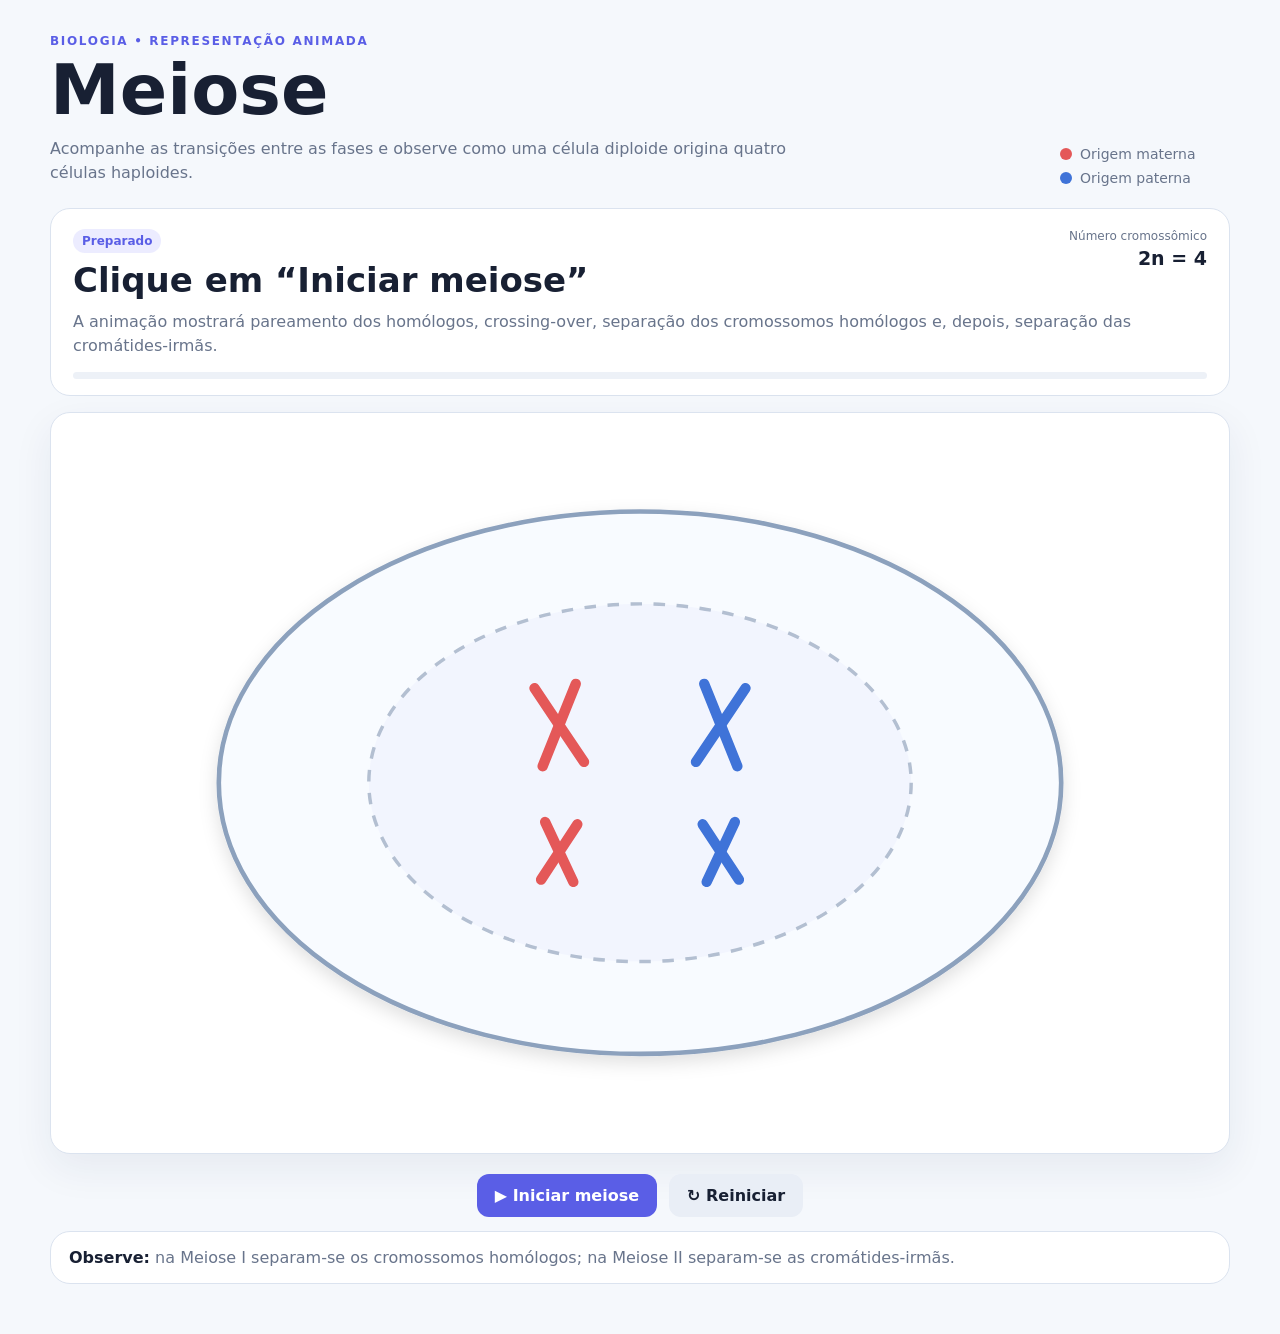
==== index.html @ 2ac48ac3 "Add files via upload" ====
<!DOCTYPE html>
<html lang="pt-BR">
<head>
  <meta charset="UTF-8" />
  <meta name="viewport" content="width=device-width, initial-scale=1.0" />
  <title>Meiose — Animação Interativa</title>
  <link rel="stylesheet" href="style.css" />
</head>
<body>
  <main class="app">
    <header class="topbar">
      <div>
        <p class="eyebrow">BIOLOGIA • REPRESENTAÇÃO ANIMADA</p>
        <h1>Meiose</h1>
        <p class="subtitle">Acompanhe as transições entre as fases e observe como uma célula diploide origina quatro células haploides.</p>
      </div>

      <div class="legend" aria-label="Legenda dos cromossomos">
        <span><i class="dot maternal"></i> Origem materna</span>
        <span><i class="dot paternal"></i> Origem paterna</span>
      </div>
    </header>

    <section class="stage-card">
      <div class="stage-heading">
        <div>
          <span id="stageCounter" class="stage-counter">Preparado</span>
          <h2 id="stageName">Clique em “Iniciar meiose”</h2>
        </div>
        <div class="ploidy">
          <span>Número cromossômico</span>
          <strong id="ploidyText">2n = 4</strong>
        </div>
      </div>

      <p id="stageDescription" class="stage-description">
        A animação mostrará pareamento dos homólogos, crossing-over, separação dos cromossomos homólogos e, depois, separação das cromátides-irmãs.
      </p>

      <div class="progress" aria-label="Progresso da animação">
        <div id="progressFill" class="progress-fill"></div>
      </div>
    </section>

    <section class="animation-card">
      <svg id="meiosisSvg" viewBox="0 0 1000 620" role="img" aria-label="Animação esquemática do processo de meiose">
        <defs>
          <filter id="softShadow" x="-20%" y="-20%" width="140%" height="140%">
            <feDropShadow dx="0" dy="6" stdDeviation="8" flood-opacity="0.12"/>
          </filter>
        </defs>

        <!-- Célula inicial -->
        <ellipse id="primaryCell" class="cell" cx="500" cy="310" rx="365" ry="235"/>
        <ellipse id="nucleus" class="nucleus" cx="500" cy="310" rx="235" ry="155"/>

        <!-- Linha equatorial da Meiose I -->
        <line id="equatorI" class="equator" x1="500" y1="120" x2="500" y2="500"/>

        <!-- Fuso da Meiose I -->
        <g id="spindleI" class="spindle">
          <circle cx="150" cy="310" r="8" class="pole"/>
          <circle cx="850" cy="310" r="8" class="pole"/>
          <line x1="150" y1="310" x2="470" y2="240"/>
          <line x1="150" y1="310" x2="470" y2="380"/>
          <line x1="850" y1="310" x2="530" y2="240"/>
          <line x1="850" y1="310" x2="530" y2="380"/>
        </g>

        <!-- Células após Meiose I -->
        <ellipse id="cellILeft" class="cell daughter" cx="280" cy="310" rx="200" ry="225"/>
        <ellipse id="cellIRight" class="cell daughter" cx="720" cy="310" rx="200" ry="225"/>

        <!-- Fuso da Meiose II -->
        <g id="spindleII" class="spindle">
          <circle cx="280" cy="115" r="7" class="pole"/>
          <circle cx="280" cy="505" r="7" class="pole"/>
          <circle cx="720" cy="115" r="7" class="pole"/>
          <circle cx="720" cy="505" r="7" class="pole"/>
          <line x1="280" y1="115" x2="250" y2="310"/>
          <line x1="280" y1="115" x2="310" y2="310"/>
          <line x1="280" y1="505" x2="250" y2="310"/>
          <line x1="280" y1="505" x2="310" y2="310"/>
          <line x1="720" y1="115" x2="690" y2="310"/>
          <line x1="720" y1="115" x2="750" y2="310"/>
          <line x1="720" y1="505" x2="690" y2="310"/>
          <line x1="720" y1="505" x2="750" y2="310"/>
        </g>

        <!-- Quatro células finais -->
        <ellipse id="final1" class="cell final-cell" cx="280" cy="155" rx="155" ry="112"/>
        <ellipse id="final2" class="cell final-cell" cx="280" cy="465" rx="155" ry="112"/>
        <ellipse id="final3" class="cell final-cell" cx="720" cy="155" rx="155" ry="112"/>
        <ellipse id="final4" class="cell final-cell" cx="720" cy="465" rx="155" ry="112"/>

        <!-- Cromossomos duplicados -->
        <g id="redLong" class="chromosome red" data-x="430" data-y="260">
          <line x1="-18" y1="-34" x2="0" y2="0"/>
          <line id="redLongSwap" x1="18" y1="-34" x2="0" y2="0"/>
          <line x1="0" y1="0" x2="18" y2="34"/>
          <line x1="0" y1="0" x2="-18" y2="34"/>
        </g>

        <g id="blueLong" class="chromosome blue" data-x="570" data-y="260">
          <line x1="-18" y1="-34" x2="0" y2="0"/>
          <line id="blueLongSwap" x1="18" y1="-34" x2="0" y2="0"/>
          <line x1="0" y1="0" x2="18" y2="34"/>
          <line x1="0" y1="0" x2="-18" y2="34"/>
        </g>

        <g id="redShort" class="chromosome red short" data-x="430" data-y="370">
          <line x1="-14" y1="-25" x2="0" y2="0"/>
          <line x1="14" y1="-25" x2="0" y2="0"/>
          <line x1="0" y1="0" x2="14" y2="25"/>
          <line x1="0" y1="0" x2="-14" y2="25"/>
        </g>

        <g id="blueShort" class="chromosome blue short" data-x="570" data-y="370">
          <line x1="-14" y1="-25" x2="0" y2="0"/>
          <line x1="14" y1="-25" x2="0" y2="0"/>
          <line x1="0" y1="0" x2="14" y2="25"/>
          <line x1="0" y1="0" x2="-14" y2="25"/>
        </g>

        <!-- Destaque do crossing-over -->
        <circle id="crossingHighlight" cx="500" cy="245" r="55" class="crossing-highlight"/>
        <text id="crossingText" x="500" y="170" text-anchor="middle" class="svg-label">crossing-over</text>

        <!-- Cromátides após separação na Anáfase II -->
        <g id="chromatids">
          <g id="c1" class="chromatid red"><line x1="0" y1="-28" x2="0" y2="28"/><line class="tip blue-tip" x1="0" y1="-28" x2="0" y2="-10"/></g>
          <g id="c2" class="chromatid red"><line x1="0" y1="-28" x2="0" y2="28"/></g>
          <g id="c3" class="chromatid blue"><line x1="0" y1="-28" x2="0" y2="28"/><line class="tip red-tip" x1="0" y1="-28" x2="0" y2="-10"/></g>
          <g id="c4" class="chromatid blue"><line x1="0" y1="-28" x2="0" y2="28"/></g>
          <g id="c5" class="chromatid blue short"><line x1="0" y1="-22" x2="0" y2="22"/></g>
          <g id="c6" class="chromatid blue short"><line x1="0" y1="-22" x2="0" y2="22"/></g>
          <g id="c7" class="chromatid red short"><line x1="0" y1="-22" x2="0" y2="22"/></g>
          <g id="c8" class="chromatid red short"><line x1="0" y1="-22" x2="0" y2="22"/></g>
        </g>

        <text id="finalLabel" x="500" y="604" text-anchor="middle" class="final-label">
          4 células haploides geneticamente diferentes
        </text>
      </svg>
    </section>

    <section class="controls">
      <button id="playBtn" class="primary-button">▶ Iniciar meiose</button>
      <button id="restartBtn" class="secondary-button">↻ Reiniciar</button>
    </section>

    <section class="science-note">
      <strong>Observe:</strong>
      <span id="scienceNote">na Meiose I separam-se os cromossomos homólogos; na Meiose II separam-se as cromátides-irmãs.</span>
    </section>
  </main>

  <script src="script.js"></script>
</body>
</html>
---- style.css ----
* {
  box-sizing: border-box;
}

:root {
  --bg: #f5f8fc;
  --card: #ffffff;
  --text: #182033;
  --muted: #68748b;
  --border: #dbe3ef;
  --accent: #5a5ee6;
  --accent-soft: #ececff;
  --maternal: #e45858;
  --paternal: #3f73d8;
  --cell-fill: #f8fbff;
  --cell-stroke: #8ca1bd;
}

body {
  margin: 0;
  font-family: Inter, ui-sans-serif, system-ui, -apple-system, BlinkMacSystemFont, "Segoe UI", sans-serif;
  background: var(--bg);
  color: var(--text);
}

.app {
  width: min(1180px, calc(100% - 32px));
  margin: 34px auto 50px;
}

.topbar {
  display: flex;
  justify-content: space-between;
  gap: 28px;
  align-items: flex-end;
  margin-bottom: 22px;
}

.eyebrow {
  margin: 0 0 8px;
  font-size: 12px;
  font-weight: 800;
  letter-spacing: .14em;
  color: var(--accent);
}

h1 {
  margin: 0;
  font-size: clamp(38px, 6vw, 70px);
  line-height: .98;
}

.subtitle {
  max-width: 760px;
  margin: 12px 0 0;
  color: var(--muted);
  line-height: 1.55;
}

.legend {
  display: grid;
  gap: 8px;
  font-size: 14px;
  color: var(--muted);
  min-width: 170px;
}

.legend span {
  display: flex;
  align-items: center;
  gap: 8px;
}

.dot {
  width: 12px;
  height: 12px;
  border-radius: 999px;
  display: inline-block;
}

.dot.maternal { background: var(--maternal); }
.dot.paternal { background: var(--paternal); }

.stage-card,
.animation-card,
.science-note {
  background: var(--card);
  border: 1px solid var(--border);
  border-radius: 20px;
}

.stage-card {
  padding: 20px 22px 16px;
  margin-bottom: 16px;
}

.stage-heading {
  display: flex;
  justify-content: space-between;
  gap: 16px;
  align-items: flex-start;
}

.stage-counter {
  display: inline-block;
  padding: 5px 9px;
  border-radius: 999px;
  background: var(--accent-soft);
  color: var(--accent);
  font-size: 12px;
  font-weight: 800;
  margin-bottom: 7px;
}

h2 {
  margin: 0;
  font-size: clamp(22px, 3vw, 34px);
}

.stage-description {
  color: var(--muted);
  margin: 10px 0 14px;
  line-height: 1.5;
}

.ploidy {
  text-align: right;
  color: var(--muted);
  font-size: 12px;
}

.ploidy strong {
  display: block;
  margin-top: 4px;
  color: var(--text);
  font-size: 19px;
}

.progress {
  height: 7px;
  background: #edf1f7;
  border-radius: 999px;
  overflow: hidden;
}

.progress-fill {
  width: 0%;
  height: 100%;
  background: var(--accent);
  transition: width .45s ease;
}

.animation-card {
  padding: 12px;
  overflow: hidden;
  box-shadow: 0 14px 40px rgba(32, 48, 80, .07);
}

#meiosisSvg {
  display: block;
  width: 100%;
  height: auto;
  min-height: 480px;
}

.cell {
  fill: var(--cell-fill);
  stroke: var(--cell-stroke);
  stroke-width: 4;
  filter: url(#softShadow);
}

.nucleus {
  fill: rgba(90, 94, 230, .035);
  stroke: #b3bfd1;
  stroke-width: 3;
  stroke-dasharray: 10 10;
}

.daughter,
.final-cell {
  opacity: 0;
}

.chromosome,
.chromatid {
  transform-box: view-box;
  transform-origin: 0 0;
}

.chromosome line,
.chromatid line {
  fill: none;
  stroke-width: 9;
  stroke-linecap: round;
}

.chromosome.red line,
.chromatid.red line {
  stroke: var(--maternal);
}

.chromosome.blue line,
.chromatid.blue line {
  stroke: var(--paternal);
}

.chromosome {
  opacity: 1;
}

.chromatid {
  opacity: 0;
}

.blue-tip {
  stroke: var(--paternal) !important;
}

.red-tip {
  stroke: var(--maternal) !important;
}

.equator {
  stroke: #aab6c7;
  stroke-width: 2;
  stroke-dasharray: 8 10;
  opacity: 0;
}

.spindle {
  stroke: #a1aec0;
  stroke-width: 2.5;
  opacity: 0;
}

.pole {
  fill: #7d8ba0;
  stroke: none;
}

.crossing-highlight {
  fill: rgba(90, 94, 230, .07);
  stroke: var(--accent);
  stroke-width: 3;
  opacity: 0;
}

.svg-label,
.final-label {
  font-weight: 800;
  fill: var(--accent);
  opacity: 0;
}

.final-label {
  fill: var(--text);
  font-size: 19px;
}

.controls {
  display: flex;
  justify-content: center;
  gap: 12px;
  padding: 20px 0 14px;
}

button {
  border: 0;
  border-radius: 12px;
  padding: 12px 18px;
  font: inherit;
  font-weight: 800;
  cursor: pointer;
}

.primary-button {
  background: var(--accent);
  color: white;
}

.secondary-button {
  color: var(--text);
  background: #e9eef6;
}

button:disabled {
  opacity: .55;
  cursor: not-allowed;
}

.science-note {
  padding: 14px 18px;
  color: var(--muted);
  line-height: 1.45;
}

.science-note strong {
  color: var(--text);
}

@media (max-width: 760px) {
  .topbar,
  .stage-heading {
    display: block;
  }

  .legend {
    margin-top: 18px;
  }

  .ploidy {
    text-align: left;
    margin-top: 14px;
  }

  #meiosisSvg {
    min-height: 340px;
  }
}
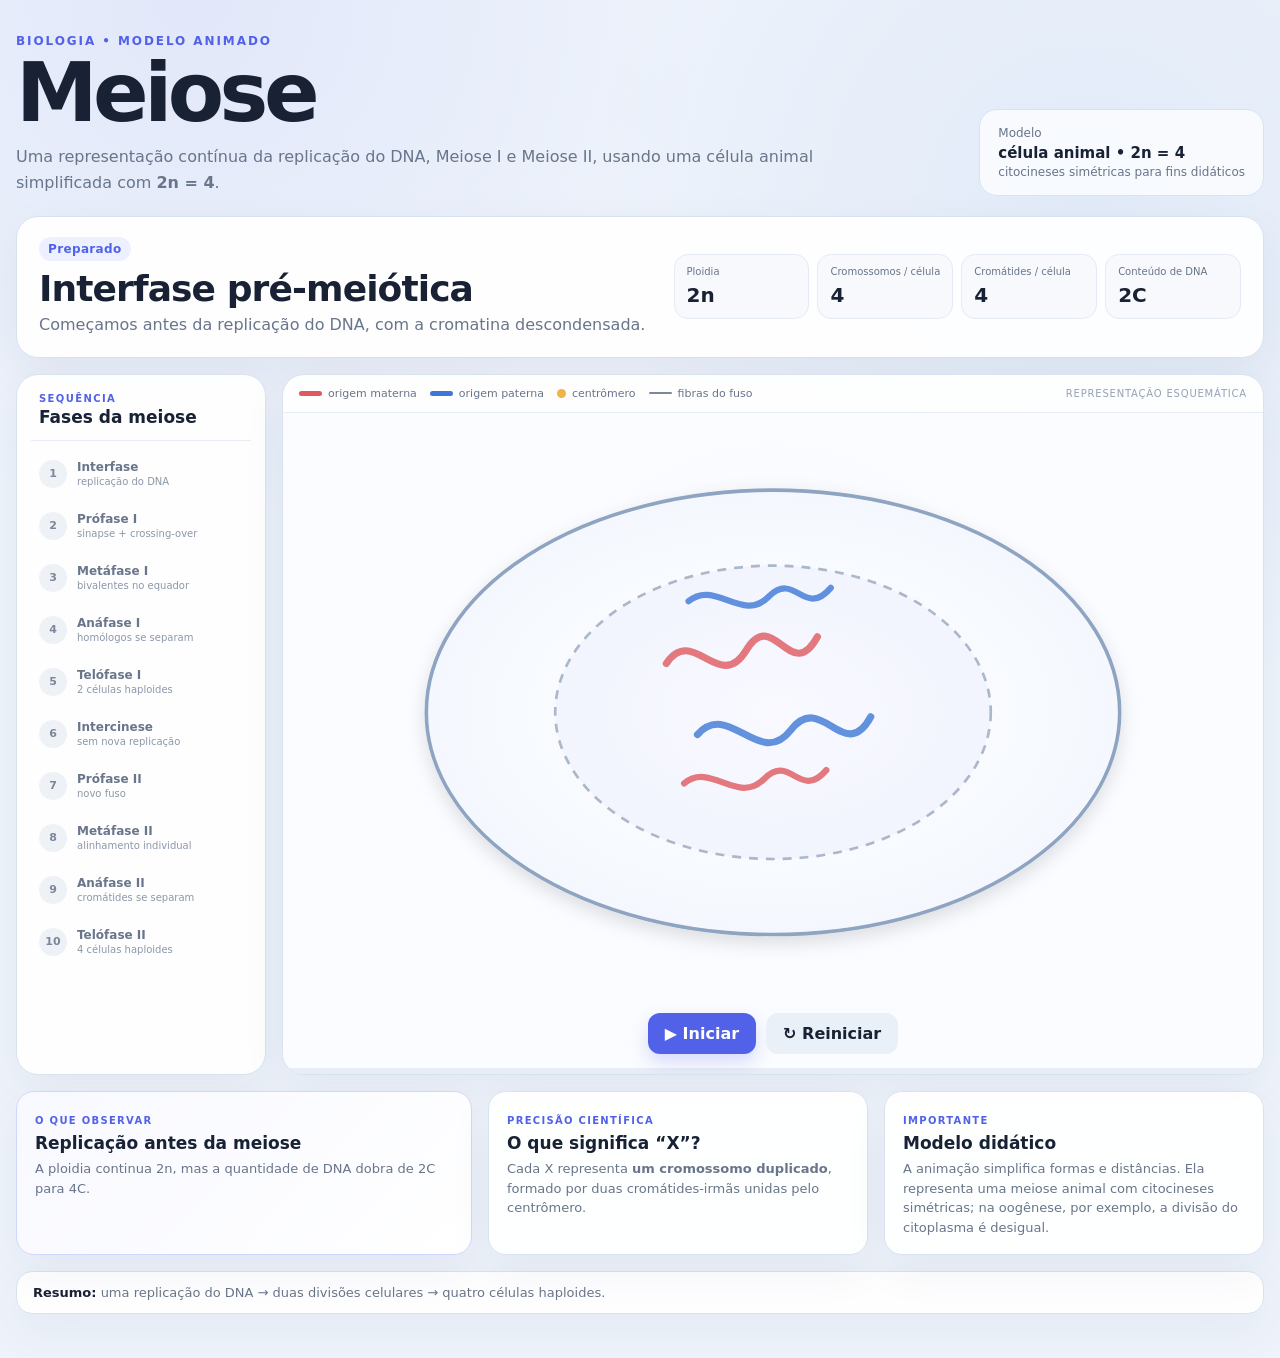
==== commit d1e44422: "Add files via upload" ====
--- a/index.html
+++ b/index.html
@@ -1,158 +1,319 @@
-<!DOCTYPE html>
+<!doctype html>
 <html lang="pt-BR">
 <head>
-  <meta charset="UTF-8" />
-  <meta name="viewport" content="width=device-width, initial-scale=1.0" />
-  <title>Meiose — Animação Interativa</title>
+  <meta charset="utf-8" />
+  <meta name="viewport" content="width=device-width, initial-scale=1" />
+  <meta name="theme-color" content="#eef3fb" />
+  <title>Meiose — animação científica</title>
   <link rel="stylesheet" href="style.css" />
 </head>
 <body>
-  <main class="app">
-    <header class="topbar">
+  <main class="page-shell">
+    <header class="hero">
       <div>
-        <p class="eyebrow">BIOLOGIA • REPRESENTAÇÃO ANIMADA</p>
+        <p class="kicker">BIOLOGIA • MODELO ANIMADO</p>
         <h1>Meiose</h1>
-        <p class="subtitle">Acompanhe as transições entre as fases e observe como uma célula diploide origina quatro células haploides.</p>
+        <p class="hero-copy">
+          Uma representação contínua da replicação do DNA, Meiose I e Meiose II,
+          usando uma célula animal simplificada com <strong>2n = 4</strong>.
+        </p>
       </div>
 
-      <div class="legend" aria-label="Legenda dos cromossomos">
-        <span><i class="dot maternal"></i> Origem materna</span>
-        <span><i class="dot paternal"></i> Origem paterna</span>
+      <div class="model-badge">
+        <span>Modelo</span>
+        <strong>célula animal • 2n = 4</strong>
+        <small>citocineses simétricas para fins didáticos</small>
       </div>
     </header>
 
-    <section class="stage-card">
-      <div class="stage-heading">
-        <div>
-          <span id="stageCounter" class="stage-counter">Preparado</span>
-          <h2 id="stageName">Clique em “Iniciar meiose”</h2>
-        </div>
-        <div class="ploidy">
-          <span>Número cromossômico</span>
-          <strong id="ploidyText">2n = 4</strong>
-        </div>
+    <section class="dashboard" aria-label="Painel da fase atual">
+      <div class="phase-copy">
+        <span id="phaseTag" class="phase-tag">Preparado</span>
+        <h2 id="phaseName">Interfase pré-meiótica</h2>
+        <p id="phaseDescription">
+          Começamos antes da replicação do DNA, com a cromatina descondensada.
+        </p>
       </div>
 
-      <p id="stageDescription" class="stage-description">
-        A animação mostrará pareamento dos homólogos, crossing-over, separação dos cromossomos homólogos e, depois, separação das cromátides-irmãs.
-      </p>
-
-      <div class="progress" aria-label="Progresso da animação">
-        <div id="progressFill" class="progress-fill"></div>
+      <div class="metrics">
+        <div class="metric">
+          <span>Ploidia</span>
+          <strong id="ploidyMetric">2n</strong>
+        </div>
+        <div class="metric">
+          <span>Cromossomos / célula</span>
+          <strong id="chromosomeMetric">4</strong>
+        </div>
+        <div class="metric">
+          <span>Cromátides / célula</span>
+          <strong id="chromatidMetric">4</strong>
+        </div>
+        <div class="metric">
+          <span>Conteúdo de DNA</span>
+          <strong id="dnaMetric">2C</strong>
+        </div>
       </div>
     </section>
 
-    <section class="animation-card">
-      <svg id="meiosisSvg" viewBox="0 0 1000 620" role="img" aria-label="Animação esquemática do processo de meiose">
-        <defs>
-          <filter id="softShadow" x="-20%" y="-20%" width="140%" height="140%">
-            <feDropShadow dx="0" dy="6" stdDeviation="8" flood-opacity="0.12"/>
-          </filter>
-        </defs>
-
-        <!-- Célula inicial -->
-        <ellipse id="primaryCell" class="cell" cx="500" cy="310" rx="365" ry="235"/>
-        <ellipse id="nucleus" class="nucleus" cx="500" cy="310" rx="235" ry="155"/>
-
-        <!-- Linha equatorial da Meiose I -->
-        <line id="equatorI" class="equator" x1="500" y1="120" x2="500" y2="500"/>
-
-        <!-- Fuso da Meiose I -->
-        <g id="spindleI" class="spindle">
-          <circle cx="150" cy="310" r="8" class="pole"/>
-          <circle cx="850" cy="310" r="8" class="pole"/>
-          <line x1="150" y1="310" x2="470" y2="240"/>
-          <line x1="150" y1="310" x2="470" y2="380"/>
-          <line x1="850" y1="310" x2="530" y2="240"/>
-          <line x1="850" y1="310" x2="530" y2="380"/>
-        </g>
-
-        <!-- Células após Meiose I -->
-        <ellipse id="cellILeft" class="cell daughter" cx="280" cy="310" rx="200" ry="225"/>
-        <ellipse id="cellIRight" class="cell daughter" cx="720" cy="310" rx="200" ry="225"/>
-
-        <!-- Fuso da Meiose II -->
-        <g id="spindleII" class="spindle">
-          <circle cx="280" cy="115" r="7" class="pole"/>
-          <circle cx="280" cy="505" r="7" class="pole"/>
-          <circle cx="720" cy="115" r="7" class="pole"/>
-          <circle cx="720" cy="505" r="7" class="pole"/>
-          <line x1="280" y1="115" x2="250" y2="310"/>
-          <line x1="280" y1="115" x2="310" y2="310"/>
-          <line x1="280" y1="505" x2="250" y2="310"/>
-          <line x1="280" y1="505" x2="310" y2="310"/>
-          <line x1="720" y1="115" x2="690" y2="310"/>
-          <line x1="720" y1="115" x2="750" y2="310"/>
-          <line x1="720" y1="505" x2="690" y2="310"/>
-          <line x1="720" y1="505" x2="750" y2="310"/>
-        </g>
-
-        <!-- Quatro células finais -->
-        <ellipse id="final1" class="cell final-cell" cx="280" cy="155" rx="155" ry="112"/>
-        <ellipse id="final2" class="cell final-cell" cx="280" cy="465" rx="155" ry="112"/>
-        <ellipse id="final3" class="cell final-cell" cx="720" cy="155" rx="155" ry="112"/>
-        <ellipse id="final4" class="cell final-cell" cx="720" cy="465" rx="155" ry="112"/>
-
-        <!-- Cromossomos duplicados -->
-        <g id="redLong" class="chromosome red" data-x="430" data-y="260">
-          <line x1="-18" y1="-34" x2="0" y2="0"/>
-          <line id="redLongSwap" x1="18" y1="-34" x2="0" y2="0"/>
-          <line x1="0" y1="0" x2="18" y2="34"/>
-          <line x1="0" y1="0" x2="-18" y2="34"/>
-        </g>
-
-        <g id="blueLong" class="chromosome blue" data-x="570" data-y="260">
-          <line x1="-18" y1="-34" x2="0" y2="0"/>
-          <line id="blueLongSwap" x1="18" y1="-34" x2="0" y2="0"/>
-          <line x1="0" y1="0" x2="18" y2="34"/>
-          <line x1="0" y1="0" x2="-18" y2="34"/>
-        </g>
-
-        <g id="redShort" class="chromosome red short" data-x="430" data-y="370">
-          <line x1="-14" y1="-25" x2="0" y2="0"/>
-          <line x1="14" y1="-25" x2="0" y2="0"/>
-          <line x1="0" y1="0" x2="14" y2="25"/>
-          <line x1="0" y1="0" x2="-14" y2="25"/>
-        </g>
-
-        <g id="blueShort" class="chromosome blue short" data-x="570" data-y="370">
-          <line x1="-14" y1="-25" x2="0" y2="0"/>
-          <line x1="14" y1="-25" x2="0" y2="0"/>
-          <line x1="0" y1="0" x2="14" y2="25"/>
-          <line x1="0" y1="0" x2="-14" y2="25"/>
-        </g>
-
-        <!-- Destaque do crossing-over -->
-        <circle id="crossingHighlight" cx="500" cy="245" r="55" class="crossing-highlight"/>
-        <text id="crossingText" x="500" y="170" text-anchor="middle" class="svg-label">crossing-over</text>
-
-        <!-- Cromátides após separação na Anáfase II -->
-        <g id="chromatids">
-          <g id="c1" class="chromatid red"><line x1="0" y1="-28" x2="0" y2="28"/><line class="tip blue-tip" x1="0" y1="-28" x2="0" y2="-10"/></g>
-          <g id="c2" class="chromatid red"><line x1="0" y1="-28" x2="0" y2="28"/></g>
-          <g id="c3" class="chromatid blue"><line x1="0" y1="-28" x2="0" y2="28"/><line class="tip red-tip" x1="0" y1="-28" x2="0" y2="-10"/></g>
-          <g id="c4" class="chromatid blue"><line x1="0" y1="-28" x2="0" y2="28"/></g>
-          <g id="c5" class="chromatid blue short"><line x1="0" y1="-22" x2="0" y2="22"/></g>
-          <g id="c6" class="chromatid blue short"><line x1="0" y1="-22" x2="0" y2="22"/></g>
-          <g id="c7" class="chromatid red short"><line x1="0" y1="-22" x2="0" y2="22"/></g>
-          <g id="c8" class="chromatid red short"><line x1="0" y1="-22" x2="0" y2="22"/></g>
-        </g>
-
-        <text id="finalLabel" x="500" y="604" text-anchor="middle" class="final-label">
-          4 células haploides geneticamente diferentes
-        </text>
-      </svg>
+    <section class="main-grid">
+      <aside class="timeline-card">
+        <div class="timeline-title">
+          <span>SEQUÊNCIA</span>
+          <strong>Fases da meiose</strong>
+        </div>
+
+        <ol id="timeline" class="timeline">
+          <li data-stage="1"><span>1</span><div><strong>Interfase</strong><small>replicação do DNA</small></div></li>
+          <li data-stage="2"><span>2</span><div><strong>Prófase I</strong><small>sinapse + crossing-over</small></div></li>
+          <li data-stage="3"><span>3</span><div><strong>Metáfase I</strong><small>bivalentes no equador</small></div></li>
+          <li data-stage="4"><span>4</span><div><strong>Anáfase I</strong><small>homólogos se separam</small></div></li>
+          <li data-stage="5"><span>5</span><div><strong>Telófase I</strong><small>2 células haploides</small></div></li>
+          <li data-stage="6"><span>6</span><div><strong>Intercinese</strong><small>sem nova replicação</small></div></li>
+          <li data-stage="7"><span>7</span><div><strong>Prófase II</strong><small>novo fuso</small></div></li>
+          <li data-stage="8"><span>8</span><div><strong>Metáfase II</strong><small>alinhamento individual</small></div></li>
+          <li data-stage="9"><span>9</span><div><strong>Anáfase II</strong><small>cromátides se separam</small></div></li>
+          <li data-stage="10"><span>10</span><div><strong>Telófase II</strong><small>4 células haploides</small></div></li>
+        </ol>
+      </aside>
+
+      <section class="animation-panel">
+        <div class="visual-toolbar">
+          <div class="legend">
+            <span><i class="legend-line maternal"></i> origem materna</span>
+            <span><i class="legend-line paternal"></i> origem paterna</span>
+            <span><i class="legend-dot centromere-dot"></i> centrômero</span>
+            <span><i class="legend-line spindle-line"></i> fibras do fuso</span>
+          </div>
+          <span class="schematic">representação esquemática</span>
+        </div>
+
+        <div class="svg-wrap">
+          <svg id="meiosisSvg" viewBox="0 0 1080 660" role="img"
+               aria-label="Representação animada das fases da meiose">
+            <defs>
+              <filter id="shadow" x="-20%" y="-20%" width="140%" height="140%">
+                <feDropShadow dx="0" dy="8" stdDeviation="10" flood-opacity=".12"/>
+              </filter>
+              <radialGradient id="cellGradient">
+                <stop offset="0%" stop-color="#ffffff"/>
+                <stop offset="100%" stop-color="#f4f8fe"/>
+              </radialGradient>
+            </defs>
+
+            <!-- Célula original e núcleo -->
+            <ellipse id="primaryCell" class="cell" cx="540" cy="330" rx="390" ry="250"/>
+            <ellipse id="nucleus" class="nucleus" cx="540" cy="330" rx="245" ry="165"/>
+
+            <!-- Cromatina descondensada (início da interfase) -->
+            <g id="chromatinG1" class="chromatin-group">
+              <path class="chromatin maternal-stroke" d="M420 275 C450 230, 480 310, 510 260 S560 300, 590 245"/>
+              <path class="chromatin paternal-stroke" d="M455 355 C490 315, 525 395, 560 350 S620 390, 650 335"/>
+              <path class="chromatin maternal-stroke short" d="M440 410 C470 385, 500 435, 530 405 S570 430, 600 395"/>
+              <path class="chromatin paternal-stroke short" d="M445 205 C475 180, 505 230, 535 200 S575 225, 605 190"/>
+            </g>
+
+            <!-- Cópias formadas na fase S -->
+            <g id="chromatinCopies" class="chromatin-group hidden">
+              <path class="chromatin maternal-stroke faint" d="M427 284 C457 239, 487 319, 517 269 S567 309, 597 254"/>
+              <path class="chromatin paternal-stroke faint" d="M462 364 C497 324, 532 404, 567 359 S627 399, 657 344"/>
+              <path class="chromatin maternal-stroke short faint" d="M447 419 C477 394, 507 444, 537 414 S577 439, 607 404"/>
+              <path class="chromatin paternal-stroke short faint" d="M452 214 C482 189, 512 239, 542 209 S582 234, 612 199"/>
+            </g>
+
+            <text id="replicationLabel" class="svg-callout hidden" x="540" y="115" text-anchor="middle">
+              Fase S: o DNA é replicado uma única vez
+            </text>
+
+            <!-- Linha equatorial / eixos -->
+            <line id="equatorI" class="equator hidden" x1="540" y1="105" x2="540" y2="555"/>
+            <line id="equatorIILeft" class="equator hidden" x1="145" y1="330" x2="470" y2="330"/>
+            <line id="equatorIIRight" class="equator hidden" x1="610" y1="330" x2="935" y2="330"/>
+
+            <!-- Fusos da Meiose I -->
+            <g id="spindleI" class="spindle hidden">
+              <g class="centrosome" transform="translate(165 330)">
+                <circle r="11"/><line x1="-24" x2="24"/><line y1="-24" y2="24"/>
+              </g>
+              <g class="centrosome" transform="translate(915 330)">
+                <circle r="11"/><line x1="-24" x2="24"/><line y1="-24" y2="24"/>
+              </g>
+
+              <line x1="165" y1="330" x2="500" y2="250"/>
+              <line x1="165" y1="330" x2="500" y2="405"/>
+              <line x1="915" y1="330" x2="580" y2="250"/>
+              <line x1="915" y1="330" x2="580" y2="405"/>
+            </g>
+
+            <!-- Células após a primeira citocinese -->
+            <ellipse id="cellLeft" class="cell daughter-cell hidden" cx="300" cy="330" rx="215" ry="240"/>
+            <ellipse id="cellRight" class="cell daughter-cell hidden" cx="780" cy="330" rx="215" ry="240"/>
+
+            <!-- Fusos da Meiose II -->
+            <g id="spindleII" class="spindle hidden">
+              <g class="centrosome" transform="translate(300 105)">
+                <circle r="9"/><line x1="-20" x2="20"/><line y1="-20" y2="20"/>
+              </g>
+              <g class="centrosome" transform="translate(300 555)">
+                <circle r="9"/><line x1="-20" x2="20"/><line y1="-20" y2="20"/>
+              </g>
+              <g class="centrosome" transform="translate(780 105)">
+                <circle r="9"/><line x1="-20" x2="20"/><line y1="-20" y2="20"/>
+              </g>
+              <g class="centrosome" transform="translate(780 555)">
+                <circle r="9"/><line x1="-20" x2="20"/><line y1="-20" y2="20"/>
+              </g>
+
+              <line x1="300" y1="105" x2="275" y2="310"/>
+              <line x1="300" y1="105" x2="325" y2="310"/>
+              <line x1="300" y1="555" x2="275" y2="350"/>
+              <line x1="300" y1="555" x2="325" y2="350"/>
+
+              <line x1="780" y1="105" x2="755" y2="310"/>
+              <line x1="780" y1="105" x2="805" y2="310"/>
+              <line x1="780" y1="555" x2="755" y2="350"/>
+              <line x1="780" y1="555" x2="805" y2="350"/>
+            </g>
+
+            <!-- 4 células finais -->
+            <ellipse id="final1" class="cell final-cell hidden" cx="300" cy="165" rx="165" ry="120"/>
+            <ellipse id="final2" class="cell final-cell hidden" cx="300" cy="495" rx="165" ry="120"/>
+            <ellipse id="final3" class="cell final-cell hidden" cx="780" cy="165" rx="165" ry="120"/>
+            <ellipse id="final4" class="cell final-cell hidden" cx="780" cy="495" rx="165" ry="120"/>
+
+            <!-- Cromossomos duplicados.
+                 Cada X = 1 cromossomo duplicado / 2 cromátides-irmãs. -->
+            <g id="chrMLong" class="chromosome hidden maternal-chr">
+              <line class="arm normal" x1="-22" y1="-42" x2="0" y2="0"/>
+              <line id="mLongSwap" class="arm normal" x1="22" y1="-42" x2="0" y2="0"/>
+              <line class="arm normal" x1="0" y1="0" x2="22" y2="42"/>
+              <line class="arm normal" x1="0" y1="0" x2="-22" y2="42"/>
+              <circle class="centromere" r="7"/>
+            </g>
+
+            <g id="chrPLong" class="chromosome hidden paternal-chr">
+              <line class="arm normal" x1="-22" y1="-42" x2="0" y2="0"/>
+              <line id="pLongSwap" class="arm normal" x1="22" y1="-42" x2="0" y2="0"/>
+              <line class="arm normal" x1="0" y1="0" x2="22" y2="42"/>
+              <line class="arm normal" x1="0" y1="0" x2="-22" y2="42"/>
+              <circle class="centromere" r="7"/>
+            </g>
+
+            <g id="chrMShort" class="chromosome hidden maternal-chr short-chr">
+              <line class="arm normal" x1="-17" y1="-31" x2="0" y2="0"/>
+              <line class="arm normal" x1="17" y1="-31" x2="0" y2="0"/>
+              <line class="arm normal" x1="0" y1="0" x2="17" y2="31"/>
+              <line class="arm normal" x1="0" y1="0" x2="-17" y2="31"/>
+              <circle class="centromere" r="6"/>
+            </g>
+
+            <g id="chrPShort" class="chromosome hidden paternal-chr short-chr">
+              <line class="arm normal" x1="-17" y1="-31" x2="0" y2="0"/>
+              <line class="arm normal" x1="17" y1="-31" x2="0" y2="0"/>
+              <line class="arm normal" x1="0" y1="0" x2="17" y2="31"/>
+              <line class="arm normal" x1="0" y1="0" x2="-17" y2="31"/>
+              <circle class="centromere" r="6"/>
+            </g>
+
+            <!-- Crossing-over -->
+            <circle id="chiasmaGlow" class="chiasma hidden" cx="540" cy="245" r="66"/>
+            <path id="chiasmaMark" class="chiasma-mark hidden" d="M520 230 L560 270 M560 230 L520 270"/>
+            <text id="chiasmaLabel" class="svg-callout hidden" x="540" y="150" text-anchor="middle">
+              Quiasma: crossing-over entre cromátides não-irmãs
+            </text>
+
+            <!-- Cromátides / cromossomos após a separação na Anáfase II -->
+            <g id="singleChromosomes" class="hidden">
+              <g id="sc1" class="single-chromosome maternal-single">
+                <line class="body" x1="0" y1="-36" x2="0" y2="36"/>
+                <line class="recombined paternal-tip" x1="0" y1="-36" x2="0" y2="-17"/>
+                <circle class="centromere" r="6"/>
+              </g>
+              <g id="sc2" class="single-chromosome maternal-single">
+                <line class="body" x1="0" y1="-36" x2="0" y2="36"/>
+                <circle class="centromere" r="6"/>
+              </g>
+              <g id="sc3" class="single-chromosome paternal-single">
+                <line class="body" x1="0" y1="-36" x2="0" y2="36"/>
+                <line class="recombined maternal-tip" x1="0" y1="-36" x2="0" y2="-17"/>
+                <circle class="centromere" r="6"/>
+              </g>
+              <g id="sc4" class="single-chromosome paternal-single">
+                <line class="body" x1="0" y1="-36" x2="0" y2="36"/>
+                <circle class="centromere" r="6"/>
+              </g>
+
+              <g id="sc5" class="single-chromosome paternal-single short-single">
+                <line class="body" x1="0" y1="-27" x2="0" y2="27"/>
+                <circle class="centromere" r="5"/>
+              </g>
+              <g id="sc6" class="single-chromosome paternal-single short-single">
+                <line class="body" x1="0" y1="-27" x2="0" y2="27"/>
+                <circle class="centromere" r="5"/>
+              </g>
+              <g id="sc7" class="single-chromosome maternal-single short-single">
+                <line class="body" x1="0" y1="-27" x2="0" y2="27"/>
+                <circle class="centromere" r="5"/>
+              </g>
+              <g id="sc8" class="single-chromosome maternal-single short-single">
+                <line class="body" x1="0" y1="-27" x2="0" y2="27"/>
+                <circle class="centromere" r="5"/>
+              </g>
+            </g>
+
+            <text id="meiosisILabel" class="division-label hidden" x="540" y="625" text-anchor="middle">
+              MEIOSE I • divisão reducional
+            </text>
+            <text id="meiosisIILabel" class="division-label hidden" x="540" y="625" text-anchor="middle">
+              MEIOSE II • separação das cromátides-irmãs
+            </text>
+            <text id="finalLabel" class="final-label hidden" x="540" y="625" text-anchor="middle">
+              Resultado: 4 células haploides geneticamente diferentes
+            </text>
+          </svg>
+        </div>
+
+        <div class="controls">
+          <button id="playBtn" class="button primary">▶ Iniciar</button>
+          <button id="restartBtn" class="button secondary">↻ Reiniciar</button>
+        </div>
+
+        <div class="progress-track" aria-label="Progresso">
+          <div id="progressBar" class="progress-bar"></div>
+        </div>
+      </section>
     </section>
 
-    <section class="controls">
-      <button id="playBtn" class="primary-button">▶ Iniciar meiose</button>
-      <button id="restartBtn" class="secondary-button">↻ Reiniciar</button>
+    <section class="explanation-grid">
+      <article class="explanation-card focus-card">
+        <span>O QUE OBSERVAR</span>
+        <h3 id="observeTitle">Replicação antes da meiose</h3>
+        <p id="observeText">
+          A ploidia continua 2n, mas a quantidade de DNA dobra de 2C para 4C.
+        </p>
+      </article>
+
+      <article class="explanation-card">
+        <span>PRECISÃO CIENTÍFICA</span>
+        <h3>O que significa “X”?</h3>
+        <p>
+          Cada X representa <strong>um cromossomo duplicado</strong>, formado por
+          duas cromátides-irmãs unidas pelo centrômero.
+        </p>
+      </article>
+
+      <article class="explanation-card">
+        <span>IMPORTANTE</span>
+        <h3>Modelo didático</h3>
+        <p>
+          A animação simplifica formas e distâncias. Ela representa uma meiose animal
+          com citocineses simétricas; na oogênese, por exemplo, a divisão do citoplasma é desigual.
+        </p>
+      </article>
     </section>
 
-    <section class="science-note">
-      <strong>Observe:</strong>
-      <span id="scienceNote">na Meiose I separam-se os cromossomos homólogos; na Meiose II separam-se as cromátides-irmãs.</span>
-    </section>
+    <footer>
+      <strong>Resumo:</strong> uma replicação do DNA → duas divisões celulares → quatro células haploides.
+    </footer>
   </main>
 
   <script src="script.js"></script>
--- a/style.css
+++ b/style.css
@@ -1,320 +1,554 @@
-* {
-  box-sizing: border-box;
-}
+* { box-sizing: border-box; }
 
 :root {
-  --bg: #f5f8fc;
-  --card: #ffffff;
-  --text: #182033;
-  --muted: #68748b;
-  --border: #dbe3ef;
-  --accent: #5a5ee6;
-  --accent-soft: #ececff;
-  --maternal: #e45858;
-  --paternal: #3f73d8;
-  --cell-fill: #f8fbff;
-  --cell-stroke: #8ca1bd;
-}
+  --bg: #eef3fb;
+  --panel: rgba(255,255,255,.94);
+  --panel-strong: #ffffff;
+  --ink: #182234;
+  --muted: #68758a;
+  --line: #d9e2ef;
+  --accent: #5162e8;
+  --accent-soft: #edf0ff;
+  --maternal: #df5960;
+  --paternal: #3e78d6;
+  --centromere: #f1b44b;
+  --spindle: #7d899b;
+  --success: #16845b;
+}
+
+html { scroll-behavior: smooth; }
 
 body {
   margin: 0;
+  min-height: 100vh;
   font-family: Inter, ui-sans-serif, system-ui, -apple-system, BlinkMacSystemFont, "Segoe UI", sans-serif;
-  background: var(--bg);
-  color: var(--text);
-}
-
-.app {
-  width: min(1180px, calc(100% - 32px));
-  margin: 34px auto 50px;
-}
-
-.topbar {
+  color: var(--ink);
+  background:
+    radial-gradient(circle at 15% 0%, rgba(81,98,232,.08), transparent 30%),
+    radial-gradient(circle at 85% 15%, rgba(62,120,214,.07), transparent 32%),
+    var(--bg);
+}
+
+button { font: inherit; }
+
+.page-shell {
+  width: min(1320px, calc(100% - 32px));
+  margin: 34px auto 44px;
+}
+
+.hero {
   display: flex;
   justify-content: space-between;
-  gap: 28px;
+  gap: 30px;
   align-items: flex-end;
-  margin-bottom: 22px;
-}
-
-.eyebrow {
-  margin: 0 0 8px;
+  margin-bottom: 20px;
+}
+
+.kicker {
+  margin: 0 0 7px;
+  color: var(--accent);
   font-size: 12px;
-  font-weight: 800;
-  letter-spacing: .14em;
-  color: var(--accent);
+  font-weight: 900;
+  letter-spacing: .16em;
 }
 
 h1 {
   margin: 0;
-  font-size: clamp(38px, 6vw, 70px);
-  line-height: .98;
-}
-
-.subtitle {
-  max-width: 760px;
-  margin: 12px 0 0;
-  color: var(--muted);
-  line-height: 1.55;
-}
-
-.legend {
-  display: grid;
-  gap: 8px;
-  font-size: 14px;
-  color: var(--muted);
-  min-width: 170px;
-}
-
-.legend span {
-  display: flex;
-  align-items: center;
-  gap: 8px;
-}
-
-.dot {
-  width: 12px;
-  height: 12px;
-  border-radius: 999px;
-  display: inline-block;
-}
-
-.dot.maternal { background: var(--maternal); }
-.dot.paternal { background: var(--paternal); }
-
-.stage-card,
-.animation-card,
-.science-note {
-  background: var(--card);
-  border: 1px solid var(--border);
-  border-radius: 20px;
-}
-
-.stage-card {
-  padding: 20px 22px 16px;
-  margin-bottom: 16px;
-}
-
-.stage-heading {
+  font-size: clamp(44px, 7vw, 82px);
+  line-height: .92;
+  letter-spacing: -.055em;
+}
+
+.hero-copy {
+  max-width: 800px;
+  margin: 14px 0 0;
+  color: var(--muted);
+  font-size: 16px;
+  line-height: 1.6;
+}
+
+.model-badge {
+  min-width: 250px;
+  padding: 16px 18px;
+  border: 1px solid var(--line);
+  border-radius: 18px;
+  background: rgba(255,255,255,.72);
+  backdrop-filter: blur(8px);
+}
+
+.model-badge span,
+.model-badge small {
+  display: block;
+  color: var(--muted);
+  font-size: 12px;
+}
+
+.model-badge strong {
+  display: block;
+  margin: 4px 0 3px;
+  font-size: 15px;
+}
+
+.dashboard,
+.timeline-card,
+.animation-panel,
+.explanation-card,
+footer {
+  background: var(--panel);
+  border: 1px solid var(--line);
+  box-shadow: 0 15px 45px rgba(31, 48, 78, .06);
+}
+
+.dashboard {
   display: flex;
   justify-content: space-between;
-  gap: 16px;
-  align-items: flex-start;
-}
-
-.stage-counter {
-  display: inline-block;
+  gap: 24px;
+  align-items: center;
+  padding: 20px 22px;
+  border-radius: 22px;
+  margin-bottom: 16px;
+}
+
+.phase-copy { max-width: 650px; }
+
+.phase-tag {
+  display: inline-flex;
   padding: 5px 9px;
   border-radius: 999px;
   background: var(--accent-soft);
   color: var(--accent);
   font-size: 12px;
-  font-weight: 800;
-  margin-bottom: 7px;
+  font-weight: 900;
+  letter-spacing: .03em;
 }
 
 h2 {
+  margin: 7px 0 4px;
+  font-size: clamp(24px, 3vw, 36px);
+  letter-spacing: -.025em;
+}
+
+.phase-copy p {
   margin: 0;
-  font-size: clamp(22px, 3vw, 34px);
-}
-
-.stage-description {
-  color: var(--muted);
-  margin: 10px 0 14px;
+  color: var(--muted);
   line-height: 1.5;
 }
 
-.ploidy {
-  text-align: right;
-  color: var(--muted);
+.metrics {
+  display: grid;
+  grid-template-columns: repeat(4, minmax(105px, 1fr));
+  gap: 8px;
+}
+
+.metric {
+  min-width: 112px;
+  padding: 11px 12px;
+  border-radius: 14px;
+  background: #f7f9fd;
+  border: 1px solid #e5ebf4;
+}
+
+.metric span {
+  display: block;
+  color: var(--muted);
+  font-size: 10px;
+  line-height: 1.25;
+}
+
+.metric strong {
+  display: block;
+  margin-top: 4px;
+  font-size: 20px;
+}
+
+.main-grid {
+  display: grid;
+  grid-template-columns: 250px minmax(0, 1fr);
+  gap: 16px;
+}
+
+.timeline-card {
+  border-radius: 22px;
+  padding: 18px 14px;
+  align-self: stretch;
+}
+
+.timeline-title {
+  padding: 0 8px 13px;
+  border-bottom: 1px solid #e8edf5;
+}
+
+.timeline-title span {
+  display: block;
+  color: var(--accent);
+  font-size: 10px;
+  font-weight: 900;
+  letter-spacing: .14em;
+}
+
+.timeline-title strong {
+  display: block;
+  margin-top: 3px;
+  font-size: 17px;
+}
+
+.timeline {
+  list-style: none;
+  padding: 8px 0 0;
+  margin: 0;
+  display: grid;
+  gap: 2px;
+}
+
+.timeline li {
+  display: flex;
+  gap: 10px;
+  align-items: center;
+  min-height: 50px;
+  padding: 7px 8px;
+  border-radius: 13px;
+  color: var(--muted);
+  transition: background .25s ease, color .25s ease, transform .25s ease;
+}
+
+.timeline li > span {
+  display: grid;
+  place-items: center;
+  flex: 0 0 28px;
+  width: 28px;
+  height: 28px;
+  border-radius: 50%;
+  background: #eef2f7;
+  color: #7a879a;
+  font-size: 11px;
+  font-weight: 900;
+}
+
+.timeline li strong {
+  display: block;
   font-size: 12px;
 }
 
-.ploidy strong {
-  display: block;
-  margin-top: 4px;
-  color: var(--text);
-  font-size: 19px;
-}
-
-.progress {
-  height: 7px;
-  background: #edf1f7;
+.timeline li small {
+  display: block;
+  margin-top: 2px;
+  font-size: 10px;
+  color: #8b97a9;
+}
+
+.timeline li.active {
+  background: var(--accent-soft);
+  color: var(--ink);
+  transform: translateX(2px);
+}
+
+.timeline li.active > span {
+  background: var(--accent);
+  color: white;
+}
+
+.timeline li.done > span {
+  background: #dff3eb;
+  color: var(--success);
+}
+
+.animation-panel {
+  border-radius: 22px;
+  overflow: hidden;
+}
+
+.visual-toolbar {
+  display: flex;
+  justify-content: space-between;
+  gap: 18px;
+  align-items: center;
+  padding: 12px 16px;
+  border-bottom: 1px solid #e8edf5;
+}
+
+.legend {
+  display: flex;
+  flex-wrap: wrap;
+  gap: 13px;
+  color: var(--muted);
+  font-size: 11px;
+}
+
+.legend span {
+  display: inline-flex;
+  align-items: center;
+  gap: 6px;
+}
+
+.legend-line {
+  width: 23px;
+  height: 5px;
   border-radius: 999px;
-  overflow: hidden;
-}
-
-.progress-fill {
-  width: 0%;
-  height: 100%;
-  background: var(--accent);
-  transition: width .45s ease;
-}
-
-.animation-card {
-  padding: 12px;
-  overflow: hidden;
-  box-shadow: 0 14px 40px rgba(32, 48, 80, .07);
+  display: inline-block;
+}
+
+.legend-line.maternal { background: var(--maternal); }
+.legend-line.paternal { background: var(--paternal); }
+.legend-line.spindle-line { height: 2px; background: var(--spindle); }
+
+.legend-dot {
+  width: 9px;
+  height: 9px;
+  border-radius: 50%;
+  display: inline-block;
+}
+.centromere-dot { background: var(--centromere); }
+
+.schematic {
+  flex: 0 0 auto;
+  color: #95a1b3;
+  font-size: 10px;
+  text-transform: uppercase;
+  letter-spacing: .08em;
+}
+
+.svg-wrap {
+  padding: 6px 10px 0;
+  background:
+    radial-gradient(circle at 50% 45%, rgba(81,98,232,.035), transparent 42%),
+    #fbfcff;
 }
 
 #meiosisSvg {
-  display: block;
   width: 100%;
   height: auto;
-  min-height: 480px;
+  min-height: 530px;
+  display: block;
 }
 
 .cell {
-  fill: var(--cell-fill);
-  stroke: var(--cell-stroke);
+  fill: url(#cellGradient);
+  stroke: #8ea4c1;
   stroke-width: 4;
-  filter: url(#softShadow);
+  filter: url(#shadow);
 }
 
 .nucleus {
-  fill: rgba(90, 94, 230, .035);
-  stroke: #b3bfd1;
+  fill: rgba(81,98,232,.035);
+  stroke: #abb8ca;
   stroke-width: 3;
-  stroke-dasharray: 10 10;
-}
-
-.daughter,
+  stroke-dasharray: 10 9;
+}
+
+.chromatin {
+  fill: none;
+  stroke-width: 8;
+  stroke-linecap: round;
+  opacity: .8;
+}
+
+.chromatin.short { stroke-width: 7; }
+.chromatin.faint { opacity: .55; }
+
+.maternal-stroke { stroke: var(--maternal); }
+.paternal-stroke { stroke: var(--paternal); }
+
+.chromosome,
+.single-chromosome,
+.daughter-cell,
 .final-cell {
-  opacity: 0;
-}
-
-.chromosome,
-.chromatid {
-  transform-box: view-box;
-  transform-origin: 0 0;
-}
-
-.chromosome line,
-.chromatid line {
+  transform-box: fill-box;
+  transform-origin: center;
+}
+
+.chromosome .arm,
+.single-chromosome .body,
+.single-chromosome .recombined {
   fill: none;
-  stroke-width: 9;
+  stroke-width: 10;
   stroke-linecap: round;
 }
 
-.chromosome.red line,
-.chromatid.red line {
-  stroke: var(--maternal);
-}
-
-.chromosome.blue line,
-.chromatid.blue line {
-  stroke: var(--paternal);
-}
-
-.chromosome {
-  opacity: 1;
-}
-
-.chromatid {
-  opacity: 0;
-}
-
-.blue-tip {
-  stroke: var(--paternal) !important;
-}
-
-.red-tip {
-  stroke: var(--maternal) !important;
+.short-chr .arm { stroke-width: 9; }
+.short-single .body { stroke-width: 9; }
+
+.maternal-chr .arm,
+.maternal-single .body { stroke: var(--maternal); }
+
+.paternal-chr .arm,
+.paternal-single .body { stroke: var(--paternal); }
+
+.paternal-tip { stroke: var(--paternal) !important; }
+.maternal-tip { stroke: var(--maternal) !important; }
+
+.centromere {
+  fill: var(--centromere);
+  stroke: #fff7df;
+  stroke-width: 2;
 }
 
 .equator {
-  stroke: #aab6c7;
+  stroke: #adb9ca;
   stroke-width: 2;
-  stroke-dasharray: 8 10;
-  opacity: 0;
+  stroke-dasharray: 7 10;
 }
 
 .spindle {
-  stroke: #a1aec0;
+  stroke: var(--spindle);
   stroke-width: 2.5;
-  opacity: 0;
-}
-
-.pole {
-  fill: #7d8ba0;
+  opacity: .9;
+}
+
+.centrosome circle {
+  fill: #728096;
   stroke: none;
 }
 
-.crossing-highlight {
-  fill: rgba(90, 94, 230, .07);
+.centrosome line {
+  stroke: #9aa7b8;
+  stroke-width: 2;
+}
+
+.chiasma {
+  fill: rgba(81,98,232,.08);
   stroke: var(--accent);
   stroke-width: 3;
-  opacity: 0;
-}
-
-.svg-label,
+}
+
+.chiasma-mark {
+  fill: none;
+  stroke: var(--accent);
+  stroke-width: 4;
+  stroke-linecap: round;
+}
+
+.svg-callout {
+  fill: var(--accent);
+  font-size: 16px;
+  font-weight: 850;
+}
+
+.division-label {
+  fill: #6e7b90;
+  font-size: 14px;
+  font-weight: 900;
+  letter-spacing: .08em;
+}
+
 .final-label {
-  font-weight: 800;
-  fill: var(--accent);
-  opacity: 0;
-}
-
-.final-label {
-  fill: var(--text);
-  font-size: 19px;
-}
+  fill: var(--ink);
+  font-size: 18px;
+  font-weight: 900;
+}
+
+.hidden { opacity: 0; pointer-events: none; }
 
 .controls {
   display: flex;
   justify-content: center;
-  gap: 12px;
-  padding: 20px 0 14px;
-}
-
-button {
+  gap: 10px;
+  padding: 8px 16px 14px;
+  background: #fbfcff;
+}
+
+.button {
   border: 0;
   border-radius: 12px;
-  padding: 12px 18px;
-  font: inherit;
-  font-weight: 800;
+  padding: 11px 17px;
+  font-weight: 850;
   cursor: pointer;
 }
 
-.primary-button {
+.button.primary {
   background: var(--accent);
   color: white;
-}
-
-.secondary-button {
-  color: var(--text);
-  background: #e9eef6;
-}
-
-button:disabled {
+  box-shadow: 0 8px 18px rgba(81,98,232,.22);
+}
+
+.button.secondary {
+  background: #eaf0f7;
+  color: var(--ink);
+}
+
+.button:disabled {
   opacity: .55;
-  cursor: not-allowed;
-}
-
-.science-note {
-  padding: 14px 18px;
-  color: var(--muted);
-  line-height: 1.45;
-}
-
-.science-note strong {
-  color: var(--text);
-}
-
-@media (max-width: 760px) {
-  .topbar,
-  .stage-heading {
-    display: block;
-  }
-
-  .legend {
-    margin-top: 18px;
-  }
-
-  .ploidy {
-    text-align: left;
-    margin-top: 14px;
-  }
-
-  #meiosisSvg {
-    min-height: 340px;
-  }
-}
+  cursor: default;
+}
+
+.progress-track {
+  height: 6px;
+  background: #e8edf5;
+}
+
+.progress-bar {
+  width: 0%;
+  height: 100%;
+  background: linear-gradient(90deg, var(--accent), #7487ff);
+  transition: width .45s ease;
+}
+
+.explanation-grid {
+  display: grid;
+  grid-template-columns: 1.2fr 1fr 1fr;
+  gap: 16px;
+  margin-top: 16px;
+}
+
+.explanation-card {
+  border-radius: 18px;
+  padding: 17px 18px;
+}
+
+.explanation-card > span {
+  color: var(--accent);
+  font-size: 10px;
+  font-weight: 900;
+  letter-spacing: .13em;
+}
+
+.explanation-card h3 {
+  margin: 5px 0 6px;
+  font-size: 17px;
+}
+
+.explanation-card p {
+  margin: 0;
+  color: var(--muted);
+  font-size: 13px;
+  line-height: 1.5;
+}
+
+.focus-card {
+  border-color: #cfd6ff;
+  background: linear-gradient(135deg, #f8f9ff, #ffffff);
+}
+
+footer {
+  margin-top: 16px;
+  border-radius: 16px;
+  padding: 13px 16px;
+  color: var(--muted);
+  font-size: 13px;
+}
+
+footer strong { color: var(--ink); }
+
+@media (max-width: 1050px) {
+  .dashboard { display: block; }
+  .metrics { margin-top: 15px; }
+  .main-grid { grid-template-columns: 1fr; }
+  .timeline-card { order: 2; }
+  .timeline { grid-template-columns: repeat(2, 1fr); }
+  .timeline-title { border-bottom: 0; }
+}
+
+@media (max-width: 780px) {
+  .page-shell { width: min(100% - 18px, 1320px); margin-top: 18px; }
+  .hero { display: block; }
+  .model-badge { margin-top: 16px; }
+  .metrics { grid-template-columns: repeat(2, 1fr); }
+  .explanation-grid { grid-template-columns: 1fr; }
+  .visual-toolbar { display: block; }
+  .schematic { display: block; margin-top: 8px; }
+  #meiosisSvg { min-height: 360px; }
+}
+
+@media (max-width: 520px) {
+  .timeline { grid-template-columns: 1fr; }
+  .legend { gap: 8px; }
+}
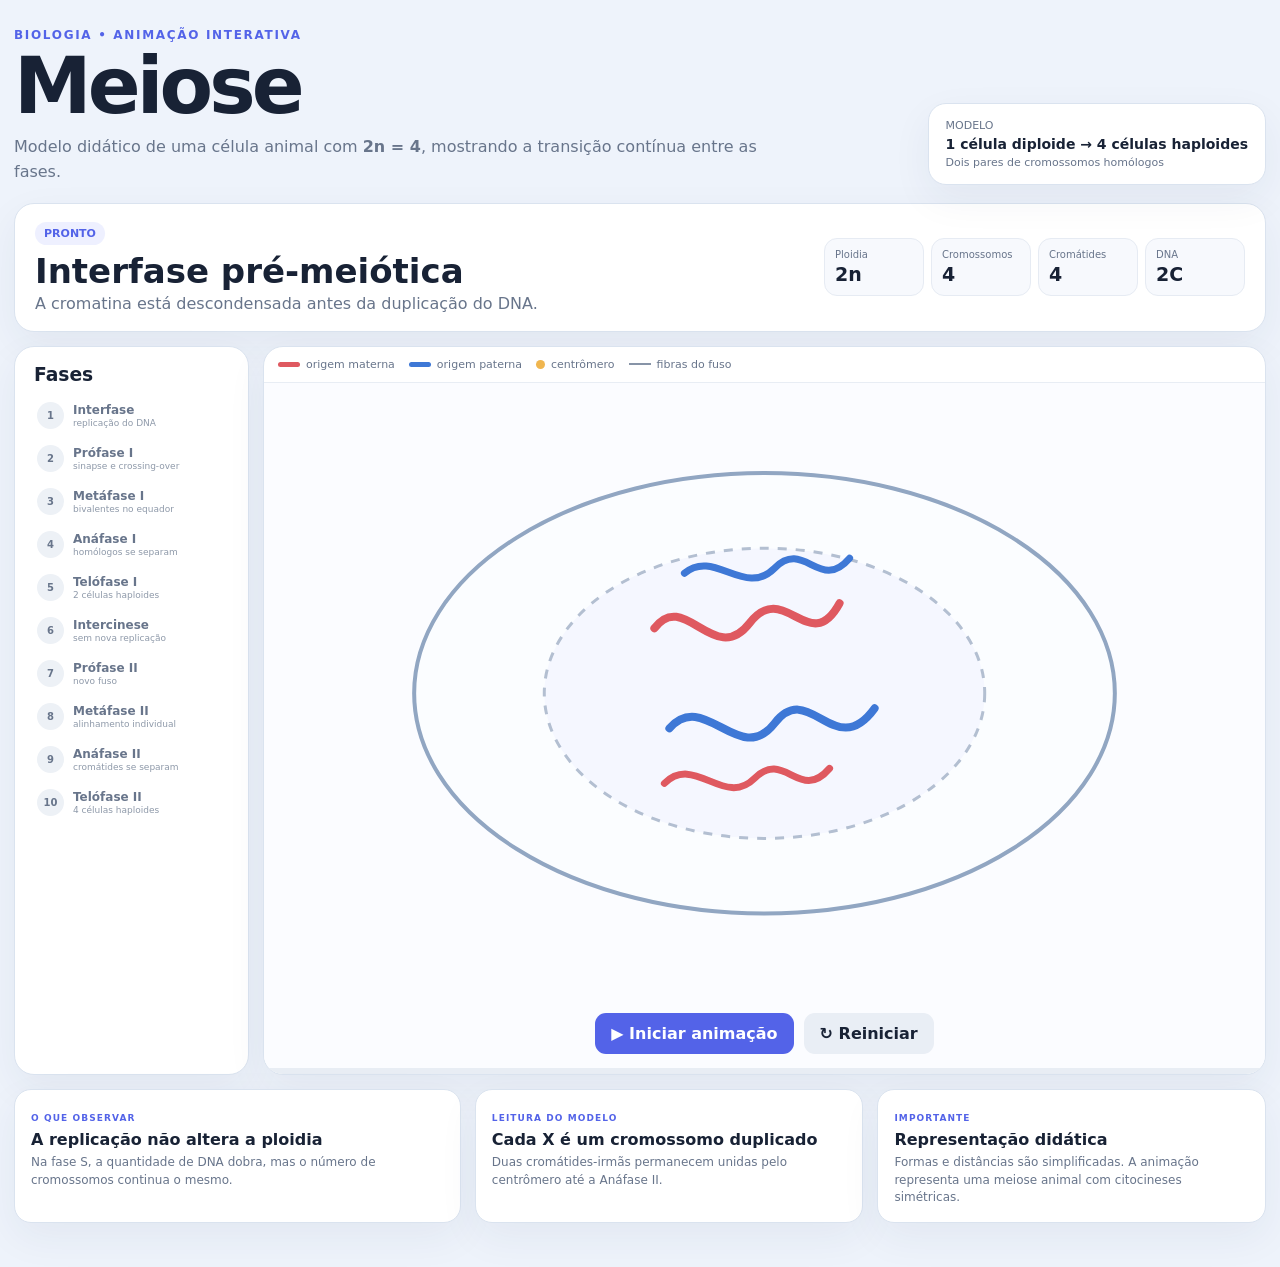
==== commit 4874ac72: "Add files via upload" ====
--- a/index.html
+++ b/index.html
@@ -1,321 +1,204 @@
 <!doctype html>
 <html lang="pt-BR">
 <head>
-  <meta charset="utf-8" />
-  <meta name="viewport" content="width=device-width, initial-scale=1" />
-  <meta name="theme-color" content="#eef3fb" />
-  <title>Meiose — animação científica</title>
-  <link rel="stylesheet" href="style.css" />
+  <meta charset="utf-8">
+  <meta name="viewport" content="width=device-width, initial-scale=1">
+  <title>Meiose — animação interativa</title>
+  <link rel="stylesheet" href="style.css">
 </head>
 <body>
-  <main class="page-shell">
+  <main class="page">
     <header class="hero">
       <div>
-        <p class="kicker">BIOLOGIA • MODELO ANIMADO</p>
+        <p class="eyebrow">BIOLOGIA • ANIMAÇÃO INTERATIVA</p>
         <h1>Meiose</h1>
-        <p class="hero-copy">
-          Uma representação contínua da replicação do DNA, Meiose I e Meiose II,
-          usando uma célula animal simplificada com <strong>2n = 4</strong>.
-        </p>
-      </div>
-
-      <div class="model-badge">
-        <span>Modelo</span>
-        <strong>célula animal • 2n = 4</strong>
-        <small>citocineses simétricas para fins didáticos</small>
+        <p class="intro">Modelo didático de uma célula animal com <strong>2n = 4</strong>, mostrando a transição contínua entre as fases.</p>
+      </div>
+      <div class="model-card">
+        <span>MODELO</span>
+        <strong>1 célula diploide → 4 células haploides</strong>
+        <small>Dois pares de cromossomos homólogos</small>
       </div>
     </header>
 
-    <section class="dashboard" aria-label="Painel da fase atual">
-      <div class="phase-copy">
-        <span id="phaseTag" class="phase-tag">Preparado</span>
-        <h2 id="phaseName">Interfase pré-meiótica</h2>
-        <p id="phaseDescription">
-          Começamos antes da replicação do DNA, com a cromatina descondensada.
-        </p>
+    <section class="status-card">
+      <div>
+        <span id="stageTag" class="stage-tag">PRONTO</span>
+        <h2 id="stageName">Interfase pré-meiótica</h2>
+        <p id="stageText">A cromatina está descondensada antes da duplicação do DNA.</p>
       </div>
 
       <div class="metrics">
-        <div class="metric">
-          <span>Ploidia</span>
-          <strong id="ploidyMetric">2n</strong>
-        </div>
-        <div class="metric">
-          <span>Cromossomos / célula</span>
-          <strong id="chromosomeMetric">4</strong>
-        </div>
-        <div class="metric">
-          <span>Cromátides / célula</span>
-          <strong id="chromatidMetric">4</strong>
-        </div>
-        <div class="metric">
-          <span>Conteúdo de DNA</span>
-          <strong id="dnaMetric">2C</strong>
-        </div>
+        <div><span>Ploidia</span><strong id="ploidy">2n</strong></div>
+        <div><span>Cromossomos</span><strong id="chromosomesCount">4</strong></div>
+        <div><span>Cromátides</span><strong id="chromatidsCount">4</strong></div>
+        <div><span>DNA</span><strong id="dnaContent">2C</strong></div>
       </div>
     </section>
 
-    <section class="main-grid">
-      <aside class="timeline-card">
-        <div class="timeline-title">
-          <span>SEQUÊNCIA</span>
-          <strong>Fases da meiose</strong>
-        </div>
-
-        <ol id="timeline" class="timeline">
-          <li data-stage="1"><span>1</span><div><strong>Interfase</strong><small>replicação do DNA</small></div></li>
-          <li data-stage="2"><span>2</span><div><strong>Prófase I</strong><small>sinapse + crossing-over</small></div></li>
-          <li data-stage="3"><span>3</span><div><strong>Metáfase I</strong><small>bivalentes no equador</small></div></li>
-          <li data-stage="4"><span>4</span><div><strong>Anáfase I</strong><small>homólogos se separam</small></div></li>
-          <li data-stage="5"><span>5</span><div><strong>Telófase I</strong><small>2 células haploides</small></div></li>
-          <li data-stage="6"><span>6</span><div><strong>Intercinese</strong><small>sem nova replicação</small></div></li>
-          <li data-stage="7"><span>7</span><div><strong>Prófase II</strong><small>novo fuso</small></div></li>
-          <li data-stage="8"><span>8</span><div><strong>Metáfase II</strong><small>alinhamento individual</small></div></li>
-          <li data-stage="9"><span>9</span><div><strong>Anáfase II</strong><small>cromátides se separam</small></div></li>
-          <li data-stage="10"><span>10</span><div><strong>Telófase II</strong><small>4 células haploides</small></div></li>
+    <section class="work-area">
+      <aside class="timeline">
+        <h3>Fases</h3>
+        <ol id="phaseList">
+          <li data-stage="1"><b>1</b><span><strong>Interfase</strong><small>replicação do DNA</small></span></li>
+          <li data-stage="2"><b>2</b><span><strong>Prófase I</strong><small>sinapse e crossing-over</small></span></li>
+          <li data-stage="3"><b>3</b><span><strong>Metáfase I</strong><small>bivalentes no equador</small></span></li>
+          <li data-stage="4"><b>4</b><span><strong>Anáfase I</strong><small>homólogos se separam</small></span></li>
+          <li data-stage="5"><b>5</b><span><strong>Telófase I</strong><small>2 células haploides</small></span></li>
+          <li data-stage="6"><b>6</b><span><strong>Intercinese</strong><small>sem nova replicação</small></span></li>
+          <li data-stage="7"><b>7</b><span><strong>Prófase II</strong><small>novo fuso</small></span></li>
+          <li data-stage="8"><b>8</b><span><strong>Metáfase II</strong><small>alinhamento individual</small></span></li>
+          <li data-stage="9"><b>9</b><span><strong>Anáfase II</strong><small>cromátides se separam</small></span></li>
+          <li data-stage="10"><b>10</b><span><strong>Telófase II</strong><small>4 células haploides</small></span></li>
         </ol>
       </aside>
 
-      <section class="animation-panel">
-        <div class="visual-toolbar">
-          <div class="legend">
-            <span><i class="legend-line maternal"></i> origem materna</span>
-            <span><i class="legend-line paternal"></i> origem paterna</span>
-            <span><i class="legend-dot centromere-dot"></i> centrômero</span>
-            <span><i class="legend-line spindle-line"></i> fibras do fuso</span>
-          </div>
-          <span class="schematic">representação esquemática</span>
+      <section class="animation-card">
+        <div class="legend">
+          <span><i class="maternal"></i> origem materna</span>
+          <span><i class="paternal"></i> origem paterna</span>
+          <span><i class="centromere"></i> centrômero</span>
+          <span><i class="spindle"></i> fibras do fuso</span>
         </div>
 
-        <div class="svg-wrap">
-          <svg id="meiosisSvg" viewBox="0 0 1080 660" role="img"
-               aria-label="Representação animada das fases da meiose">
-            <defs>
-              <filter id="shadow" x="-20%" y="-20%" width="140%" height="140%">
-                <feDropShadow dx="0" dy="8" stdDeviation="10" flood-opacity=".12"/>
-              </filter>
-              <radialGradient id="cellGradient">
-                <stop offset="0%" stop-color="#ffffff"/>
-                <stop offset="100%" stop-color="#f4f8fe"/>
-              </radialGradient>
-            </defs>
-
-            <!-- Célula original e núcleo -->
-            <ellipse id="primaryCell" class="cell" cx="540" cy="330" rx="390" ry="250"/>
-            <ellipse id="nucleus" class="nucleus" cx="540" cy="330" rx="245" ry="165"/>
-
-            <!-- Cromatina descondensada (início da interfase) -->
-            <g id="chromatinG1" class="chromatin-group">
-              <path class="chromatin maternal-stroke" d="M420 275 C450 230, 480 310, 510 260 S560 300, 590 245"/>
-              <path class="chromatin paternal-stroke" d="M455 355 C490 315, 525 395, 560 350 S620 390, 650 335"/>
-              <path class="chromatin maternal-stroke short" d="M440 410 C470 385, 500 435, 530 405 S570 430, 600 395"/>
-              <path class="chromatin paternal-stroke short" d="M445 205 C475 180, 505 230, 535 200 S575 225, 605 190"/>
-            </g>
-
-            <!-- Cópias formadas na fase S -->
-            <g id="chromatinCopies" class="chromatin-group hidden">
-              <path class="chromatin maternal-stroke faint" d="M427 284 C457 239, 487 319, 517 269 S567 309, 597 254"/>
-              <path class="chromatin paternal-stroke faint" d="M462 364 C497 324, 532 404, 567 359 S627 399, 657 344"/>
-              <path class="chromatin maternal-stroke short faint" d="M447 419 C477 394, 507 444, 537 414 S577 439, 607 404"/>
-              <path class="chromatin paternal-stroke short faint" d="M452 214 C482 189, 512 239, 542 209 S582 234, 612 199"/>
-            </g>
-
-            <text id="replicationLabel" class="svg-callout hidden" x="540" y="115" text-anchor="middle">
-              Fase S: o DNA é replicado uma única vez
-            </text>
-
-            <!-- Linha equatorial / eixos -->
-            <line id="equatorI" class="equator hidden" x1="540" y1="105" x2="540" y2="555"/>
-            <line id="equatorIILeft" class="equator hidden" x1="145" y1="330" x2="470" y2="330"/>
-            <line id="equatorIIRight" class="equator hidden" x1="610" y1="330" x2="935" y2="330"/>
-
-            <!-- Fusos da Meiose I -->
-            <g id="spindleI" class="spindle hidden">
-              <g class="centrosome" transform="translate(165 330)">
-                <circle r="11"/><line x1="-24" x2="24"/><line y1="-24" y2="24"/>
-              </g>
-              <g class="centrosome" transform="translate(915 330)">
-                <circle r="11"/><line x1="-24" x2="24"/><line y1="-24" y2="24"/>
-              </g>
-
-              <line x1="165" y1="330" x2="500" y2="250"/>
-              <line x1="165" y1="330" x2="500" y2="405"/>
-              <line x1="915" y1="330" x2="580" y2="250"/>
-              <line x1="915" y1="330" x2="580" y2="405"/>
-            </g>
-
-            <!-- Células após a primeira citocinese -->
-            <ellipse id="cellLeft" class="cell daughter-cell hidden" cx="300" cy="330" rx="215" ry="240"/>
-            <ellipse id="cellRight" class="cell daughter-cell hidden" cx="780" cy="330" rx="215" ry="240"/>
-
-            <!-- Fusos da Meiose II -->
-            <g id="spindleII" class="spindle hidden">
-              <g class="centrosome" transform="translate(300 105)">
-                <circle r="9"/><line x1="-20" x2="20"/><line y1="-20" y2="20"/>
-              </g>
-              <g class="centrosome" transform="translate(300 555)">
-                <circle r="9"/><line x1="-20" x2="20"/><line y1="-20" y2="20"/>
-              </g>
-              <g class="centrosome" transform="translate(780 105)">
-                <circle r="9"/><line x1="-20" x2="20"/><line y1="-20" y2="20"/>
-              </g>
-              <g class="centrosome" transform="translate(780 555)">
-                <circle r="9"/><line x1="-20" x2="20"/><line y1="-20" y2="20"/>
-              </g>
-
-              <line x1="300" y1="105" x2="275" y2="310"/>
-              <line x1="300" y1="105" x2="325" y2="310"/>
-              <line x1="300" y1="555" x2="275" y2="350"/>
-              <line x1="300" y1="555" x2="325" y2="350"/>
-
-              <line x1="780" y1="105" x2="755" y2="310"/>
-              <line x1="780" y1="105" x2="805" y2="310"/>
-              <line x1="780" y1="555" x2="755" y2="350"/>
-              <line x1="780" y1="555" x2="805" y2="350"/>
-            </g>
-
-            <!-- 4 células finais -->
-            <ellipse id="final1" class="cell final-cell hidden" cx="300" cy="165" rx="165" ry="120"/>
-            <ellipse id="final2" class="cell final-cell hidden" cx="300" cy="495" rx="165" ry="120"/>
-            <ellipse id="final3" class="cell final-cell hidden" cx="780" cy="165" rx="165" ry="120"/>
-            <ellipse id="final4" class="cell final-cell hidden" cx="780" cy="495" rx="165" ry="120"/>
-
-            <!-- Cromossomos duplicados.
-                 Cada X = 1 cromossomo duplicado / 2 cromátides-irmãs. -->
-            <g id="chrMLong" class="chromosome hidden maternal-chr">
-              <line class="arm normal" x1="-22" y1="-42" x2="0" y2="0"/>
-              <line id="mLongSwap" class="arm normal" x1="22" y1="-42" x2="0" y2="0"/>
-              <line class="arm normal" x1="0" y1="0" x2="22" y2="42"/>
-              <line class="arm normal" x1="0" y1="0" x2="-22" y2="42"/>
-              <circle class="centromere" r="7"/>
-            </g>
-
-            <g id="chrPLong" class="chromosome hidden paternal-chr">
-              <line class="arm normal" x1="-22" y1="-42" x2="0" y2="0"/>
-              <line id="pLongSwap" class="arm normal" x1="22" y1="-42" x2="0" y2="0"/>
-              <line class="arm normal" x1="0" y1="0" x2="22" y2="42"/>
-              <line class="arm normal" x1="0" y1="0" x2="-22" y2="42"/>
-              <circle class="centromere" r="7"/>
-            </g>
-
-            <g id="chrMShort" class="chromosome hidden maternal-chr short-chr">
-              <line class="arm normal" x1="-17" y1="-31" x2="0" y2="0"/>
-              <line class="arm normal" x1="17" y1="-31" x2="0" y2="0"/>
-              <line class="arm normal" x1="0" y1="0" x2="17" y2="31"/>
-              <line class="arm normal" x1="0" y1="0" x2="-17" y2="31"/>
-              <circle class="centromere" r="6"/>
-            </g>
-
-            <g id="chrPShort" class="chromosome hidden paternal-chr short-chr">
-              <line class="arm normal" x1="-17" y1="-31" x2="0" y2="0"/>
-              <line class="arm normal" x1="17" y1="-31" x2="0" y2="0"/>
-              <line class="arm normal" x1="0" y1="0" x2="17" y2="31"/>
-              <line class="arm normal" x1="0" y1="0" x2="-17" y2="31"/>
-              <circle class="centromere" r="6"/>
-            </g>
-
-            <!-- Crossing-over -->
-            <circle id="chiasmaGlow" class="chiasma hidden" cx="540" cy="245" r="66"/>
-            <path id="chiasmaMark" class="chiasma-mark hidden" d="M520 230 L560 270 M560 230 L520 270"/>
-            <text id="chiasmaLabel" class="svg-callout hidden" x="540" y="150" text-anchor="middle">
-              Quiasma: crossing-over entre cromátides não-irmãs
-            </text>
-
-            <!-- Cromátides / cromossomos após a separação na Anáfase II -->
-            <g id="singleChromosomes" class="hidden">
-              <g id="sc1" class="single-chromosome maternal-single">
-                <line class="body" x1="0" y1="-36" x2="0" y2="36"/>
-                <line class="recombined paternal-tip" x1="0" y1="-36" x2="0" y2="-17"/>
-                <circle class="centromere" r="6"/>
-              </g>
-              <g id="sc2" class="single-chromosome maternal-single">
-                <line class="body" x1="0" y1="-36" x2="0" y2="36"/>
-                <circle class="centromere" r="6"/>
-              </g>
-              <g id="sc3" class="single-chromosome paternal-single">
-                <line class="body" x1="0" y1="-36" x2="0" y2="36"/>
-                <line class="recombined maternal-tip" x1="0" y1="-36" x2="0" y2="-17"/>
-                <circle class="centromere" r="6"/>
-              </g>
-              <g id="sc4" class="single-chromosome paternal-single">
-                <line class="body" x1="0" y1="-36" x2="0" y2="36"/>
-                <circle class="centromere" r="6"/>
-              </g>
-
-              <g id="sc5" class="single-chromosome paternal-single short-single">
-                <line class="body" x1="0" y1="-27" x2="0" y2="27"/>
-                <circle class="centromere" r="5"/>
-              </g>
-              <g id="sc6" class="single-chromosome paternal-single short-single">
-                <line class="body" x1="0" y1="-27" x2="0" y2="27"/>
-                <circle class="centromere" r="5"/>
-              </g>
-              <g id="sc7" class="single-chromosome maternal-single short-single">
-                <line class="body" x1="0" y1="-27" x2="0" y2="27"/>
-                <circle class="centromere" r="5"/>
-              </g>
-              <g id="sc8" class="single-chromosome maternal-single short-single">
-                <line class="body" x1="0" y1="-27" x2="0" y2="27"/>
-                <circle class="centromere" r="5"/>
-              </g>
-            </g>
-
-            <text id="meiosisILabel" class="division-label hidden" x="540" y="625" text-anchor="middle">
-              MEIOSE I • divisão reducional
-            </text>
-            <text id="meiosisIILabel" class="division-label hidden" x="540" y="625" text-anchor="middle">
-              MEIOSE II • separação das cromátides-irmãs
-            </text>
-            <text id="finalLabel" class="final-label hidden" x="540" y="625" text-anchor="middle">
-              Resultado: 4 células haploides geneticamente diferentes
-            </text>
-          </svg>
+        <svg id="scene" viewBox="0 0 1000 620" aria-label="Animação do processo de meiose">
+          <!-- célula e núcleo iniciais -->
+          <ellipse id="mainCell" cx="500" cy="310" rx="350" ry="220" fill="#fbfdff" stroke="#91a6c2" stroke-width="4"/>
+          <ellipse id="nucleus" cx="500" cy="310" rx="220" ry="145" fill="#f5f7ff" stroke="#b3bfd1" stroke-width="3" stroke-dasharray="9 9"/>
+
+          <!-- cromatina descondensada -->
+          <g id="chromatin">
+            <path d="M390 245 C420 205 450 285 485 240 S545 275 575 220" fill="none" stroke="#df5960" stroke-width="8" stroke-linecap="round"/>
+            <path d="M405 345 C440 305 475 385 510 340 S570 380 610 325" fill="none" stroke="#3e78d6" stroke-width="8" stroke-linecap="round"/>
+            <path d="M400 400 C430 370 460 425 490 395 S535 420 565 385" fill="none" stroke="#df5960" stroke-width="7" stroke-linecap="round"/>
+            <path d="M420 190 C450 165 480 215 510 185 S555 210 585 175" fill="none" stroke="#3e78d6" stroke-width="7" stroke-linecap="round"/>
+          </g>
+
+          <!-- cópias formadas na fase S -->
+          <g id="chromatinCopies" opacity="0">
+            <path d="M398 253 C428 213 458 293 493 248 S553 283 583 228" fill="none" stroke="#df5960" stroke-width="5" stroke-linecap="round" opacity=".55"/>
+            <path d="M413 353 C448 313 483 393 518 348 S578 388 618 333" fill="none" stroke="#3e78d6" stroke-width="5" stroke-linecap="round" opacity=".55"/>
+            <path d="M408 408 C438 378 468 433 498 403 S543 428 573 393" fill="none" stroke="#df5960" stroke-width="5" stroke-linecap="round" opacity=".55"/>
+            <path d="M428 198 C458 173 488 223 518 193 S563 218 593 183" fill="none" stroke="#3e78d6" stroke-width="5" stroke-linecap="round" opacity=".55"/>
+          </g>
+
+          <text id="replicationText" x="500" y="105" text-anchor="middle" class="svg-label" opacity="0">Fase S: o DNA é replicado uma única vez</text>
+
+          <!-- linha equatorial e fuso I -->
+          <line id="equatorI" x1="500" y1="120" x2="500" y2="500" stroke="#aeb9c9" stroke-width="2" stroke-dasharray="7 9" opacity="0"/>
+          <g id="spindleI" opacity="0" stroke="#8794a7" stroke-width="2.5">
+            <circle cx="160" cy="310" r="9" fill="#748096" stroke="none"/>
+            <circle cx="840" cy="310" r="9" fill="#748096" stroke="none"/>
+            <line x1="160" y1="310" x2="465" y2="235"/>
+            <line x1="160" y1="310" x2="465" y2="390"/>
+            <line x1="840" y1="310" x2="535" y2="235"/>
+            <line x1="840" y1="310" x2="535" y2="390"/>
+          </g>
+
+          <!-- cromossomos condensados (cada X = 1 cromossomo duplicado) -->
+          <g id="mLong" opacity="0">
+            <line x1="-20" y1="-38" x2="0" y2="0" stroke="#df5960" stroke-width="10" stroke-linecap="round"/>
+            <line id="mLongArm" x1="20" y1="-38" x2="0" y2="0" stroke="#df5960" stroke-width="10" stroke-linecap="round"/>
+            <line x1="0" y1="0" x2="20" y2="38" stroke="#df5960" stroke-width="10" stroke-linecap="round"/>
+            <line x1="0" y1="0" x2="-20" y2="38" stroke="#df5960" stroke-width="10" stroke-linecap="round"/>
+            <circle r="6.5" fill="#f0b64f" stroke="#fff6dd" stroke-width="2"/>
+          </g>
+          <g id="pLong" opacity="0">
+            <line x1="-20" y1="-38" x2="0" y2="0" stroke="#3e78d6" stroke-width="10" stroke-linecap="round"/>
+            <line id="pLongArm" x1="20" y1="-38" x2="0" y2="0" stroke="#3e78d6" stroke-width="10" stroke-linecap="round"/>
+            <line x1="0" y1="0" x2="20" y2="38" stroke="#3e78d6" stroke-width="10" stroke-linecap="round"/>
+            <line x1="0" y1="0" x2="-20" y2="38" stroke="#3e78d6" stroke-width="10" stroke-linecap="round"/>
+            <circle r="6.5" fill="#f0b64f" stroke="#fff6dd" stroke-width="2"/>
+          </g>
+          <g id="mShort" opacity="0">
+            <line x1="-15" y1="-28" x2="0" y2="0" stroke="#df5960" stroke-width="9" stroke-linecap="round"/>
+            <line x1="15" y1="-28" x2="0" y2="0" stroke="#df5960" stroke-width="9" stroke-linecap="round"/>
+            <line x1="0" y1="0" x2="15" y2="28" stroke="#df5960" stroke-width="9" stroke-linecap="round"/>
+            <line x1="0" y1="0" x2="-15" y2="28" stroke="#df5960" stroke-width="9" stroke-linecap="round"/>
+            <circle r="6" fill="#f0b64f" stroke="#fff6dd" stroke-width="2"/>
+          </g>
+          <g id="pShort" opacity="0">
+            <line x1="-15" y1="-28" x2="0" y2="0" stroke="#3e78d6" stroke-width="9" stroke-linecap="round"/>
+            <line x1="15" y1="-28" x2="0" y2="0" stroke="#3e78d6" stroke-width="9" stroke-linecap="round"/>
+            <line x1="0" y1="0" x2="15" y2="28" stroke="#3e78d6" stroke-width="9" stroke-linecap="round"/>
+            <line x1="0" y1="0" x2="-15" y2="28" stroke="#3e78d6" stroke-width="9" stroke-linecap="round"/>
+            <circle r="6" fill="#f0b64f" stroke="#fff6dd" stroke-width="2"/>
+          </g>
+
+          <!-- crossing-over -->
+          <circle id="crossGlow" cx="500" cy="230" r="58" fill="#5263e815" stroke="#5263e8" stroke-width="3" opacity="0"/>
+          <text id="crossText" x="500" y="145" text-anchor="middle" class="svg-label" opacity="0">Crossing-over entre cromátides não-irmãs</text>
+
+          <!-- células após a Meiose I -->
+          <ellipse id="leftCell" cx="400" cy="310" rx="220" ry="215" fill="#fbfdff" stroke="#91a6c2" stroke-width="4" opacity="0"/>
+          <ellipse id="rightCell" cx="600" cy="310" rx="220" ry="215" fill="#fbfdff" stroke="#91a6c2" stroke-width="4" opacity="0"/>
+
+          <!-- fuso II -->
+          <g id="spindleII" opacity="0" stroke="#8794a7" stroke-width="2.3">
+            <circle cx="280" cy="115" r="8" fill="#748096" stroke="none"/>
+            <circle cx="280" cy="505" r="8" fill="#748096" stroke="none"/>
+            <circle cx="720" cy="115" r="8" fill="#748096" stroke="none"/>
+            <circle cx="720" cy="505" r="8" fill="#748096" stroke="none"/>
+            <line x1="280" y1="115" x2="260" y2="310"/>
+            <line x1="280" y1="115" x2="320" y2="310"/>
+            <line x1="280" y1="505" x2="260" y2="310"/>
+            <line x1="280" y1="505" x2="320" y2="310"/>
+            <line x1="720" y1="115" x2="680" y2="310"/>
+            <line x1="720" y1="115" x2="740" y2="310"/>
+            <line x1="720" y1="505" x2="680" y2="310"/>
+            <line x1="720" y1="505" x2="740" y2="310"/>
+          </g>
+
+          <line id="equatorIILeft" x1="120" y1="310" x2="440" y2="310" stroke="#aeb9c9" stroke-width="2" stroke-dasharray="7 9" opacity="0"/>
+          <line id="equatorIIRight" x1="560" y1="310" x2="880" y2="310" stroke="#aeb9c9" stroke-width="2" stroke-dasharray="7 9" opacity="0"/>
+
+          <!-- cromossomos após separação das cromátides -->
+          <g id="singleGroup" opacity="0">
+            <g id="s1"><line x1="0" y1="-30" x2="0" y2="30" stroke="#df5960" stroke-width="10" stroke-linecap="round"/><line x1="0" y1="-30" x2="0" y2="-14" stroke="#3e78d6" stroke-width="10" stroke-linecap="round"/><circle r="6" fill="#f0b64f"/></g>
+            <g id="s2"><line x1="0" y1="-30" x2="0" y2="30" stroke="#df5960" stroke-width="10" stroke-linecap="round"/><circle r="6" fill="#f0b64f"/></g>
+            <g id="s3"><line x1="0" y1="-30" x2="0" y2="30" stroke="#3e78d6" stroke-width="10" stroke-linecap="round"/><line x1="0" y1="-30" x2="0" y2="-14" stroke="#df5960" stroke-width="10" stroke-linecap="round"/><circle r="6" fill="#f0b64f"/></g>
+            <g id="s4"><line x1="0" y1="-30" x2="0" y2="30" stroke="#3e78d6" stroke-width="10" stroke-linecap="round"/><circle r="6" fill="#f0b64f"/></g>
+            <g id="s5"><line x1="0" y1="-23" x2="0" y2="23" stroke="#3e78d6" stroke-width="9" stroke-linecap="round"/><circle r="5" fill="#f0b64f"/></g>
+            <g id="s6"><line x1="0" y1="-23" x2="0" y2="23" stroke="#3e78d6" stroke-width="9" stroke-linecap="round"/><circle r="5" fill="#f0b64f"/></g>
+            <g id="s7"><line x1="0" y1="-23" x2="0" y2="23" stroke="#df5960" stroke-width="9" stroke-linecap="round"/><circle r="5" fill="#f0b64f"/></g>
+            <g id="s8"><line x1="0" y1="-23" x2="0" y2="23" stroke="#df5960" stroke-width="9" stroke-linecap="round"/><circle r="5" fill="#f0b64f"/></g>
+          </g>
+
+          <!-- quatro células finais -->
+          <ellipse id="f1" cx="280" cy="290" rx="160" ry="105" fill="#fbfdff" stroke="#91a6c2" stroke-width="4" opacity="0"/>
+          <ellipse id="f2" cx="280" cy="350" rx="160" ry="105" fill="#fbfdff" stroke="#91a6c2" stroke-width="4" opacity="0"/>
+          <ellipse id="f3" cx="720" cy="290" rx="160" ry="105" fill="#fbfdff" stroke="#91a6c2" stroke-width="4" opacity="0"/>
+          <ellipse id="f4" cx="720" cy="350" rx="160" ry="105" fill="#fbfdff" stroke="#91a6c2" stroke-width="4" opacity="0"/>
+
+          <text id="divisionLabel" x="500" y="590" text-anchor="middle" class="division-label" opacity="0"></text>
+        </svg>
+
+        <div class="controls">
+          <button id="playBtn" class="primary">▶ Iniciar animação</button>
+          <button id="restartBtn" class="secondary">↻ Reiniciar</button>
         </div>
-
-        <div class="controls">
-          <button id="playBtn" class="button primary">▶ Iniciar</button>
-          <button id="restartBtn" class="button secondary">↻ Reiniciar</button>
-        </div>
-
-        <div class="progress-track" aria-label="Progresso">
-          <div id="progressBar" class="progress-bar"></div>
-        </div>
+        <div class="progress"><div id="progressBar"></div></div>
       </section>
     </section>
 
-    <section class="explanation-grid">
-      <article class="explanation-card focus-card">
+    <section class="notes">
+      <article>
         <span>O QUE OBSERVAR</span>
-        <h3 id="observeTitle">Replicação antes da meiose</h3>
-        <p id="observeText">
-          A ploidia continua 2n, mas a quantidade de DNA dobra de 2C para 4C.
-        </p>
+        <h3 id="noteTitle">A replicação não altera a ploidia</h3>
+        <p id="noteText">Na fase S, a quantidade de DNA dobra, mas o número de cromossomos continua o mesmo.</p>
       </article>
-
-      <article class="explanation-card">
-        <span>PRECISÃO CIENTÍFICA</span>
-        <h3>O que significa “X”?</h3>
-        <p>
-          Cada X representa <strong>um cromossomo duplicado</strong>, formado por
-          duas cromátides-irmãs unidas pelo centrômero.
-        </p>
+      <article>
+        <span>LEITURA DO MODELO</span>
+        <h3>Cada X é um cromossomo duplicado</h3>
+        <p>Duas cromátides-irmãs permanecem unidas pelo centrômero até a Anáfase II.</p>
       </article>
-
-      <article class="explanation-card">
+      <article>
         <span>IMPORTANTE</span>
-        <h3>Modelo didático</h3>
-        <p>
-          A animação simplifica formas e distâncias. Ela representa uma meiose animal
-          com citocineses simétricas; na oogênese, por exemplo, a divisão do citoplasma é desigual.
-        </p>
+        <h3>Representação didática</h3>
+        <p>Formas e distâncias são simplificadas. A animação representa uma meiose animal com citocineses simétricas.</p>
       </article>
     </section>
-
-    <footer>
-      <strong>Resumo:</strong> uma replicação do DNA → duas divisões celulares → quatro células haploides.
-    </footer>
   </main>
-
-  <script src="script.js"></script>
+<script src="script.js"></script>
 </body>
 </html>
--- a/style.css
+++ b/style.css
@@ -1,554 +1,67 @@
-* { box-sizing: border-box; }
-
-:root {
-  --bg: #eef3fb;
-  --panel: rgba(255,255,255,.94);
-  --panel-strong: #ffffff;
-  --ink: #182234;
-  --muted: #68758a;
-  --line: #d9e2ef;
-  --accent: #5162e8;
-  --accent-soft: #edf0ff;
-  --maternal: #df5960;
-  --paternal: #3e78d6;
-  --centromere: #f1b44b;
-  --spindle: #7d899b;
-  --success: #16845b;
+*{box-sizing:border-box}
+:root{
+  --bg:#eef3fb;--card:#fff;--ink:#182235;--muted:#68758b;--border:#dae3ef;
+  --accent:#5363e8;--soft:#eef0ff;--red:#df5960;--blue:#3e78d6;
 }
-
-html { scroll-behavior: smooth; }
-
-body {
-  margin: 0;
-  min-height: 100vh;
-  font-family: Inter, ui-sans-serif, system-ui, -apple-system, BlinkMacSystemFont, "Segoe UI", sans-serif;
-  color: var(--ink);
-  background:
-    radial-gradient(circle at 15% 0%, rgba(81,98,232,.08), transparent 30%),
-    radial-gradient(circle at 85% 15%, rgba(62,120,214,.07), transparent 32%),
-    var(--bg);
+body{
+  margin:0;font-family:Inter,ui-sans-serif,system-ui,-apple-system,BlinkMacSystemFont,"Segoe UI",sans-serif;
+  background:var(--bg);color:var(--ink)
 }
-
-button { font: inherit; }
-
-.page-shell {
-  width: min(1320px, calc(100% - 32px));
-  margin: 34px auto 44px;
+.page{width:min(1280px,calc(100% - 28px));margin:28px auto 44px}
+.hero{display:flex;justify-content:space-between;gap:28px;align-items:flex-end;margin-bottom:18px}
+.eyebrow{margin:0 0 7px;color:var(--accent);font-size:12px;font-weight:900;letter-spacing:.14em}
+h1{font-size:clamp(44px,7vw,78px);line-height:.95;letter-spacing:-.05em;margin:0}
+.intro{max-width:760px;color:var(--muted);line-height:1.55;margin:12px 0 0}
+.model-card,.status-card,.timeline,.animation-card,.notes article{
+  background:var(--card);border:1px solid var(--border);box-shadow:0 14px 40px rgba(30,50,80,.06)
 }
-
-.hero {
-  display: flex;
-  justify-content: space-between;
-  gap: 30px;
-  align-items: flex-end;
-  margin-bottom: 20px;
+.model-card{min-width:265px;border-radius:18px;padding:15px 17px}
+.model-card span,.model-card small{display:block;color:var(--muted);font-size:11px}
+.model-card strong{display:block;margin:4px 0;font-size:14px}
+.status-card{border-radius:20px;padding:18px 20px;display:flex;justify-content:space-between;gap:22px;align-items:center;margin-bottom:14px}
+.stage-tag{display:inline-block;background:var(--soft);color:var(--accent);padding:5px 9px;border-radius:999px;font-size:11px;font-weight:900}
+h2{margin:6px 0 3px;font-size:clamp(24px,3vw,34px)}
+.status-card p{margin:0;color:var(--muted)}
+.metrics{display:grid;grid-template-columns:repeat(4,1fr);gap:7px}
+.metrics div{min-width:100px;background:#f7f9fd;border:1px solid #e6ebf3;border-radius:13px;padding:10px}
+.metrics span{display:block;color:var(--muted);font-size:10px}
+.metrics strong{display:block;font-size:19px;margin-top:3px}
+.work-area{display:grid;grid-template-columns:235px 1fr;gap:14px}
+.timeline{border-radius:20px;padding:15px}
+.timeline h3{margin:2px 4px 10px}
+.timeline ol{list-style:none;padding:0;margin:0;display:grid;gap:2px}
+.timeline li{display:flex;align-items:center;gap:9px;padding:7px;border-radius:12px;color:var(--muted)}
+.timeline li b{display:grid;place-items:center;width:27px;height:27px;border-radius:50%;background:#edf1f6;font-size:10px}
+.timeline li strong,.timeline li small{display:block}
+.timeline li strong{font-size:12px}.timeline li small{font-size:9px;margin-top:1px;color:#8e99a9}
+.timeline li.active{background:var(--soft);color:var(--ink)}
+.timeline li.active b{background:var(--accent);color:#fff}
+.timeline li.done b{background:#dff3eb;color:#16845b}
+.animation-card{border-radius:20px;overflow:hidden}
+.legend{display:flex;gap:14px;flex-wrap:wrap;padding:11px 14px;border-bottom:1px solid #e8edf4;color:var(--muted);font-size:11px}
+.legend span{display:flex;align-items:center;gap:6px}
+.legend i{display:inline-block}
+.legend .maternal,.legend .paternal{width:22px;height:5px;border-radius:99px}
+.legend .maternal{background:var(--red)}.legend .paternal{background:var(--blue)}
+.legend .centromere{width:9px;height:9px;border-radius:50%;background:#f0b64f}
+.legend .spindle{width:22px;height:2px;background:#8794a7}
+#scene{width:100%;height:auto;display:block;background:#fbfcff;overflow:hidden}
+.svg-label{fill:#5263e8;font-size:16px;font-weight:800}
+.division-label{fill:#536078;font-size:14px;font-weight:900;letter-spacing:.04em}
+.controls{display:flex;justify-content:center;gap:10px;padding:10px 14px 14px;background:#fbfcff}
+button{border:0;border-radius:11px;padding:11px 16px;font:inherit;font-weight:800;cursor:pointer}
+.primary{background:var(--accent);color:#fff}.secondary{background:#e9eef5;color:var(--ink)}
+button:disabled{opacity:.55;cursor:default}
+.progress{height:6px;background:#e8edf4}.progress div{height:100%;width:0;background:var(--accent)}
+.notes{display:grid;grid-template-columns:1.15fr 1fr 1fr;gap:14px;margin-top:14px}
+.notes article{border-radius:17px;padding:16px}
+.notes article>span{font-size:9px;color:var(--accent);font-weight:900;letter-spacing:.12em}
+.notes h3{margin:5px 0 5px;font-size:16px}.notes p{margin:0;color:var(--muted);line-height:1.45;font-size:12px}
+@media(max-width:980px){
+  .status-card{display:block}.metrics{margin-top:14px}.work-area{grid-template-columns:1fr}.timeline{order:2}
+  .timeline ol{grid-template-columns:repeat(2,1fr)}
 }
-
-.kicker {
-  margin: 0 0 7px;
-  color: var(--accent);
-  font-size: 12px;
-  font-weight: 900;
-  letter-spacing: .16em;
+@media(max-width:720px){
+  .hero{display:block}.model-card{margin-top:14px}.metrics{grid-template-columns:repeat(2,1fr)}
+  .notes{grid-template-columns:1fr}.timeline ol{grid-template-columns:1fr}
 }
-
-h1 {
-  margin: 0;
-  font-size: clamp(44px, 7vw, 82px);
-  line-height: .92;
-  letter-spacing: -.055em;
-}
-
-.hero-copy {
-  max-width: 800px;
-  margin: 14px 0 0;
-  color: var(--muted);
-  font-size: 16px;
-  line-height: 1.6;
-}
-
-.model-badge {
-  min-width: 250px;
-  padding: 16px 18px;
-  border: 1px solid var(--line);
-  border-radius: 18px;
-  background: rgba(255,255,255,.72);
-  backdrop-filter: blur(8px);
-}
-
-.model-badge span,
-.model-badge small {
-  display: block;
-  color: var(--muted);
-  font-size: 12px;
-}
-
-.model-badge strong {
-  display: block;
-  margin: 4px 0 3px;
-  font-size: 15px;
-}
-
-.dashboard,
-.timeline-card,
-.animation-panel,
-.explanation-card,
-footer {
-  background: var(--panel);
-  border: 1px solid var(--line);
-  box-shadow: 0 15px 45px rgba(31, 48, 78, .06);
-}
-
-.dashboard {
-  display: flex;
-  justify-content: space-between;
-  gap: 24px;
-  align-items: center;
-  padding: 20px 22px;
-  border-radius: 22px;
-  margin-bottom: 16px;
-}
-
-.phase-copy { max-width: 650px; }
-
-.phase-tag {
-  display: inline-flex;
-  padding: 5px 9px;
-  border-radius: 999px;
-  background: var(--accent-soft);
-  color: var(--accent);
-  font-size: 12px;
-  font-weight: 900;
-  letter-spacing: .03em;
-}
-
-h2 {
-  margin: 7px 0 4px;
-  font-size: clamp(24px, 3vw, 36px);
-  letter-spacing: -.025em;
-}
-
-.phase-copy p {
-  margin: 0;
-  color: var(--muted);
-  line-height: 1.5;
-}
-
-.metrics {
-  display: grid;
-  grid-template-columns: repeat(4, minmax(105px, 1fr));
-  gap: 8px;
-}
-
-.metric {
-  min-width: 112px;
-  padding: 11px 12px;
-  border-radius: 14px;
-  background: #f7f9fd;
-  border: 1px solid #e5ebf4;
-}
-
-.metric span {
-  display: block;
-  color: var(--muted);
-  font-size: 10px;
-  line-height: 1.25;
-}
-
-.metric strong {
-  display: block;
-  margin-top: 4px;
-  font-size: 20px;
-}
-
-.main-grid {
-  display: grid;
-  grid-template-columns: 250px minmax(0, 1fr);
-  gap: 16px;
-}
-
-.timeline-card {
-  border-radius: 22px;
-  padding: 18px 14px;
-  align-self: stretch;
-}
-
-.timeline-title {
-  padding: 0 8px 13px;
-  border-bottom: 1px solid #e8edf5;
-}
-
-.timeline-title span {
-  display: block;
-  color: var(--accent);
-  font-size: 10px;
-  font-weight: 900;
-  letter-spacing: .14em;
-}
-
-.timeline-title strong {
-  display: block;
-  margin-top: 3px;
-  font-size: 17px;
-}
-
-.timeline {
-  list-style: none;
-  padding: 8px 0 0;
-  margin: 0;
-  display: grid;
-  gap: 2px;
-}
-
-.timeline li {
-  display: flex;
-  gap: 10px;
-  align-items: center;
-  min-height: 50px;
-  padding: 7px 8px;
-  border-radius: 13px;
-  color: var(--muted);
-  transition: background .25s ease, color .25s ease, transform .25s ease;
-}
-
-.timeline li > span {
-  display: grid;
-  place-items: center;
-  flex: 0 0 28px;
-  width: 28px;
-  height: 28px;
-  border-radius: 50%;
-  background: #eef2f7;
-  color: #7a879a;
-  font-size: 11px;
-  font-weight: 900;
-}
-
-.timeline li strong {
-  display: block;
-  font-size: 12px;
-}
-
-.timeline li small {
-  display: block;
-  margin-top: 2px;
-  font-size: 10px;
-  color: #8b97a9;
-}
-
-.timeline li.active {
-  background: var(--accent-soft);
-  color: var(--ink);
-  transform: translateX(2px);
-}
-
-.timeline li.active > span {
-  background: var(--accent);
-  color: white;
-}
-
-.timeline li.done > span {
-  background: #dff3eb;
-  color: var(--success);
-}
-
-.animation-panel {
-  border-radius: 22px;
-  overflow: hidden;
-}
-
-.visual-toolbar {
-  display: flex;
-  justify-content: space-between;
-  gap: 18px;
-  align-items: center;
-  padding: 12px 16px;
-  border-bottom: 1px solid #e8edf5;
-}
-
-.legend {
-  display: flex;
-  flex-wrap: wrap;
-  gap: 13px;
-  color: var(--muted);
-  font-size: 11px;
-}
-
-.legend span {
-  display: inline-flex;
-  align-items: center;
-  gap: 6px;
-}
-
-.legend-line {
-  width: 23px;
-  height: 5px;
-  border-radius: 999px;
-  display: inline-block;
-}
-
-.legend-line.maternal { background: var(--maternal); }
-.legend-line.paternal { background: var(--paternal); }
-.legend-line.spindle-line { height: 2px; background: var(--spindle); }
-
-.legend-dot {
-  width: 9px;
-  height: 9px;
-  border-radius: 50%;
-  display: inline-block;
-}
-.centromere-dot { background: var(--centromere); }
-
-.schematic {
-  flex: 0 0 auto;
-  color: #95a1b3;
-  font-size: 10px;
-  text-transform: uppercase;
-  letter-spacing: .08em;
-}
-
-.svg-wrap {
-  padding: 6px 10px 0;
-  background:
-    radial-gradient(circle at 50% 45%, rgba(81,98,232,.035), transparent 42%),
-    #fbfcff;
-}
-
-#meiosisSvg {
-  width: 100%;
-  height: auto;
-  min-height: 530px;
-  display: block;
-}
-
-.cell {
-  fill: url(#cellGradient);
-  stroke: #8ea4c1;
-  stroke-width: 4;
-  filter: url(#shadow);
-}
-
-.nucleus {
-  fill: rgba(81,98,232,.035);
-  stroke: #abb8ca;
-  stroke-width: 3;
-  stroke-dasharray: 10 9;
-}
-
-.chromatin {
-  fill: none;
-  stroke-width: 8;
-  stroke-linecap: round;
-  opacity: .8;
-}
-
-.chromatin.short { stroke-width: 7; }
-.chromatin.faint { opacity: .55; }
-
-.maternal-stroke { stroke: var(--maternal); }
-.paternal-stroke { stroke: var(--paternal); }
-
-.chromosome,
-.single-chromosome,
-.daughter-cell,
-.final-cell {
-  transform-box: fill-box;
-  transform-origin: center;
-}
-
-.chromosome .arm,
-.single-chromosome .body,
-.single-chromosome .recombined {
-  fill: none;
-  stroke-width: 10;
-  stroke-linecap: round;
-}
-
-.short-chr .arm { stroke-width: 9; }
-.short-single .body { stroke-width: 9; }
-
-.maternal-chr .arm,
-.maternal-single .body { stroke: var(--maternal); }
-
-.paternal-chr .arm,
-.paternal-single .body { stroke: var(--paternal); }
-
-.paternal-tip { stroke: var(--paternal) !important; }
-.maternal-tip { stroke: var(--maternal) !important; }
-
-.centromere {
-  fill: var(--centromere);
-  stroke: #fff7df;
-  stroke-width: 2;
-}
-
-.equator {
-  stroke: #adb9ca;
-  stroke-width: 2;
-  stroke-dasharray: 7 10;
-}
-
-.spindle {
-  stroke: var(--spindle);
-  stroke-width: 2.5;
-  opacity: .9;
-}
-
-.centrosome circle {
-  fill: #728096;
-  stroke: none;
-}
-
-.centrosome line {
-  stroke: #9aa7b8;
-  stroke-width: 2;
-}
-
-.chiasma {
-  fill: rgba(81,98,232,.08);
-  stroke: var(--accent);
-  stroke-width: 3;
-}
-
-.chiasma-mark {
-  fill: none;
-  stroke: var(--accent);
-  stroke-width: 4;
-  stroke-linecap: round;
-}
-
-.svg-callout {
-  fill: var(--accent);
-  font-size: 16px;
-  font-weight: 850;
-}
-
-.division-label {
-  fill: #6e7b90;
-  font-size: 14px;
-  font-weight: 900;
-  letter-spacing: .08em;
-}
-
-.final-label {
-  fill: var(--ink);
-  font-size: 18px;
-  font-weight: 900;
-}
-
-.hidden { opacity: 0; pointer-events: none; }
-
-.controls {
-  display: flex;
-  justify-content: center;
-  gap: 10px;
-  padding: 8px 16px 14px;
-  background: #fbfcff;
-}
-
-.button {
-  border: 0;
-  border-radius: 12px;
-  padding: 11px 17px;
-  font-weight: 850;
-  cursor: pointer;
-}
-
-.button.primary {
-  background: var(--accent);
-  color: white;
-  box-shadow: 0 8px 18px rgba(81,98,232,.22);
-}
-
-.button.secondary {
-  background: #eaf0f7;
-  color: var(--ink);
-}
-
-.button:disabled {
-  opacity: .55;
-  cursor: default;
-}
-
-.progress-track {
-  height: 6px;
-  background: #e8edf5;
-}
-
-.progress-bar {
-  width: 0%;
-  height: 100%;
-  background: linear-gradient(90deg, var(--accent), #7487ff);
-  transition: width .45s ease;
-}
-
-.explanation-grid {
-  display: grid;
-  grid-template-columns: 1.2fr 1fr 1fr;
-  gap: 16px;
-  margin-top: 16px;
-}
-
-.explanation-card {
-  border-radius: 18px;
-  padding: 17px 18px;
-}
-
-.explanation-card > span {
-  color: var(--accent);
-  font-size: 10px;
-  font-weight: 900;
-  letter-spacing: .13em;
-}
-
-.explanation-card h3 {
-  margin: 5px 0 6px;
-  font-size: 17px;
-}
-
-.explanation-card p {
-  margin: 0;
-  color: var(--muted);
-  font-size: 13px;
-  line-height: 1.5;
-}
-
-.focus-card {
-  border-color: #cfd6ff;
-  background: linear-gradient(135deg, #f8f9ff, #ffffff);
-}
-
-footer {
-  margin-top: 16px;
-  border-radius: 16px;
-  padding: 13px 16px;
-  color: var(--muted);
-  font-size: 13px;
-}
-
-footer strong { color: var(--ink); }
-
-@media (max-width: 1050px) {
-  .dashboard { display: block; }
-  .metrics { margin-top: 15px; }
-  .main-grid { grid-template-columns: 1fr; }
-  .timeline-card { order: 2; }
-  .timeline { grid-template-columns: repeat(2, 1fr); }
-  .timeline-title { border-bottom: 0; }
-}
-
-@media (max-width: 780px) {
-  .page-shell { width: min(100% - 18px, 1320px); margin-top: 18px; }
-  .hero { display: block; }
-  .model-badge { margin-top: 16px; }
-  .metrics { grid-template-columns: repeat(2, 1fr); }
-  .explanation-grid { grid-template-columns: 1fr; }
-  .visual-toolbar { display: block; }
-  .schematic { display: block; margin-top: 8px; }
-  #meiosisSvg { min-height: 360px; }
-}
-
-@media (max-width: 520px) {
-  .timeline { grid-template-columns: 1fr; }
-  .legend { gap: 8px; }
-}
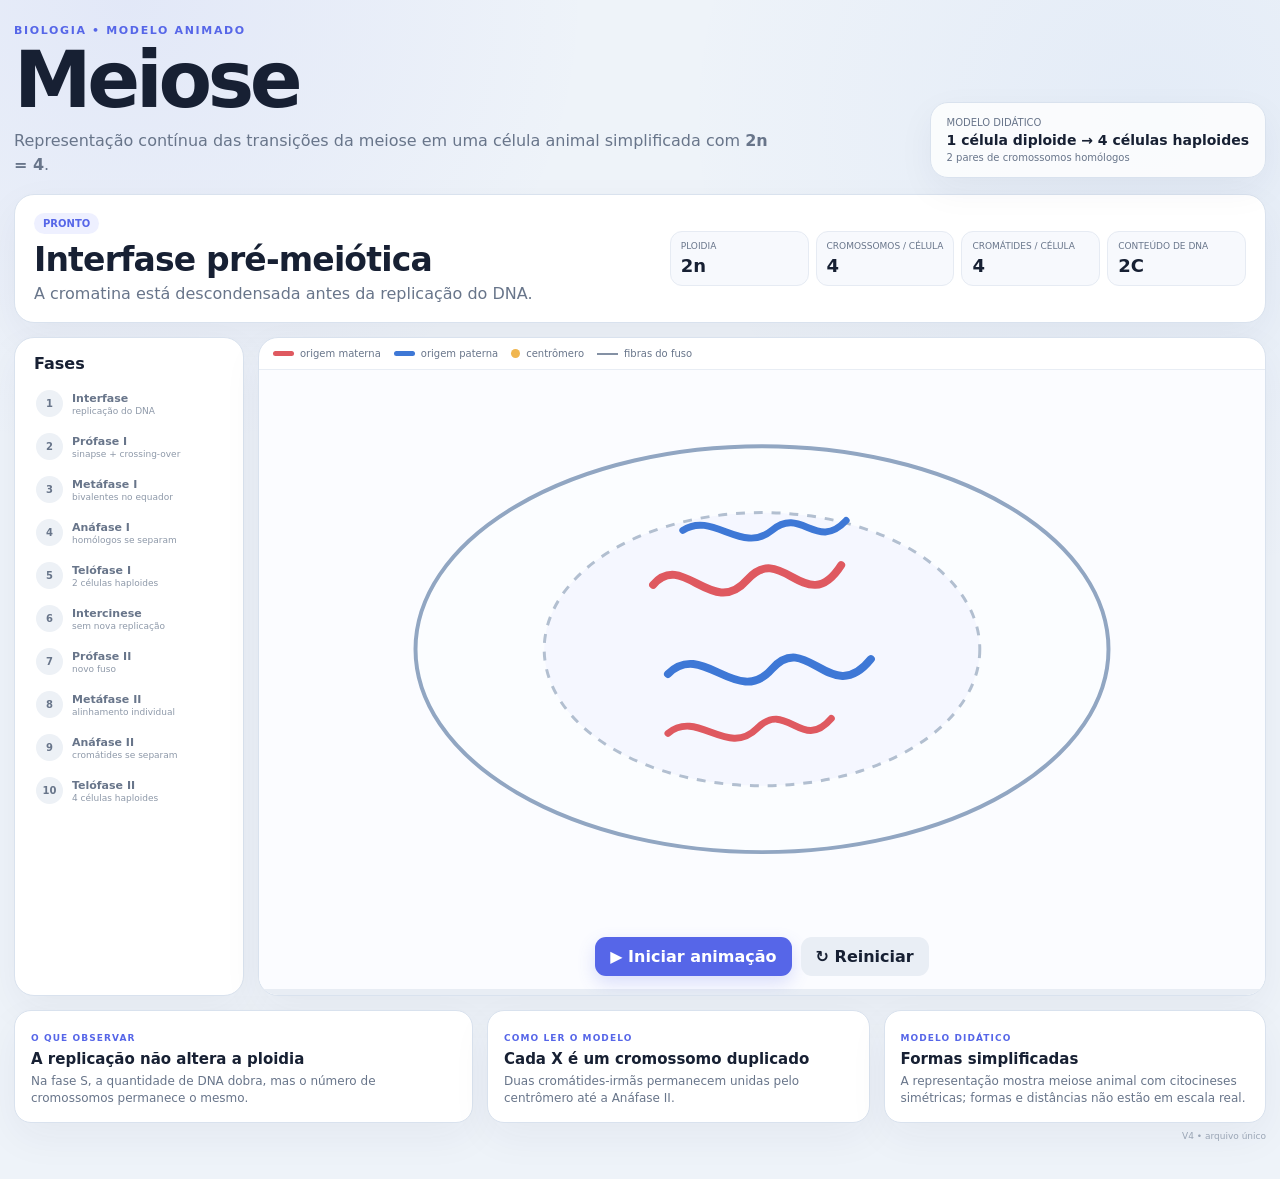
==== commit 436ad3a8: "Add files via upload" ====
--- a/index.html
+++ b/index.html
@@ -1,204 +1,418 @@
 <!doctype html>
 <html lang="pt-BR">
 <head>
-  <meta charset="utf-8">
-  <meta name="viewport" content="width=device-width, initial-scale=1">
-  <title>Meiose — animação interativa</title>
-  <link rel="stylesheet" href="style.css">
+<meta charset="utf-8">
+<meta name="viewport" content="width=device-width,initial-scale=1">
+<title>Meiose — animação científica</title>
+<style>
+*{box-sizing:border-box}
+:root{
+  --bg:#eef3f9;--card:#fff;--ink:#172033;--muted:#68758a;--line:#d9e2ee;
+  --accent:#5666e8;--accent2:#7684ff;--soft:#eef0ff;
+  --red:#df5960;--blue:#3e78d6;--gold:#f0b64f;--spindle:#8491a4;
+}
+html{scroll-behavior:smooth}
+body{
+  margin:0;background:
+  radial-gradient(circle at 10% 0%,rgba(86,102,232,.08),transparent 28%),
+  radial-gradient(circle at 90% 10%,rgba(62,120,214,.06),transparent 30%),var(--bg);
+  color:var(--ink);font-family:Inter,ui-sans-serif,system-ui,-apple-system,BlinkMacSystemFont,"Segoe UI",sans-serif
+}
+.page{width:min(1260px,calc(100% - 28px));margin:24px auto 38px}
+.hero{display:flex;justify-content:space-between;gap:24px;align-items:flex-end;margin-bottom:16px}
+.kicker{margin:0 0 7px;color:var(--accent);font-size:11px;font-weight:900;letter-spacing:.15em}
+h1{margin:0;font-size:clamp(46px,7vw,78px);line-height:.93;letter-spacing:-.055em}
+.hero p.desc{max-width:760px;margin:12px 0 0;color:var(--muted);line-height:1.55}
+.model{
+  min-width:255px;padding:14px 16px;background:rgba(255,255,255,.8);border:1px solid var(--line);
+  border-radius:18px;box-shadow:0 12px 36px rgba(32,49,78,.05)
+}
+.model span,.model small{display:block;color:var(--muted);font-size:10px}
+.model strong{display:block;margin:4px 0;font-size:14px}
+
+.status{
+  display:flex;justify-content:space-between;align-items:center;gap:20px;padding:17px 19px;
+  background:var(--card);border:1px solid var(--line);border-radius:20px;
+  box-shadow:0 14px 40px rgba(32,49,78,.05);margin-bottom:14px
+}
+.tag{display:inline-block;padding:5px 9px;border-radius:999px;background:var(--soft);color:var(--accent);font-size:10px;font-weight:900}
+h2{margin:6px 0 3px;font-size:clamp(23px,3vw,33px);letter-spacing:-.025em}
+.status p{margin:0;color:var(--muted);line-height:1.45}
+.metrics{display:grid;grid-template-columns:repeat(4,1fr);gap:7px}
+.metric{min-width:102px;padding:9px 10px;border-radius:12px;background:#f7f9fd;border:1px solid #e6ebf3}
+.metric span{display:block;color:var(--muted);font-size:9px;line-height:1.2}
+.metric strong{display:block;margin-top:3px;font-size:18px}
+
+.layout{display:grid;grid-template-columns:230px 1fr;gap:14px}
+.timeline,.animation,.note{
+  background:var(--card);border:1px solid var(--line);box-shadow:0 14px 40px rgba(32,49,78,.05)
+}
+.timeline{border-radius:20px;padding:14px}
+.timeline h3{margin:2px 5px 10px;font-size:16px}
+.timeline ol{list-style:none;padding:0;margin:0;display:grid;gap:2px}
+.timeline li{display:flex;align-items:center;gap:9px;padding:7px;border-radius:12px;color:var(--muted);transition:.2s}
+.timeline li b{display:grid;place-items:center;flex:0 0 27px;width:27px;height:27px;border-radius:50%;background:#edf1f6;font-size:10px}
+.timeline li strong,.timeline li small{display:block}
+.timeline li strong{font-size:11px}.timeline li small{font-size:9px;margin-top:1px;color:#8e99a9}
+.timeline li.active{background:var(--soft);color:var(--ink)}
+.timeline li.active b{background:var(--accent);color:#fff}
+.timeline li.done b{background:#dff3eb;color:#16845b}
+
+.animation{border-radius:20px;overflow:hidden}
+.legend{display:flex;flex-wrap:wrap;gap:13px;padding:10px 14px;border-bottom:1px solid #e8edf4;color:var(--muted);font-size:10px}
+.legend span{display:flex;align-items:center;gap:6px}
+.swatch{display:inline-block;width:21px;height:5px;border-radius:999px}
+.swatch.red{background:var(--red)}.swatch.blue{background:var(--blue)}
+.dot{display:inline-block;width:9px;height:9px;border-radius:50%;background:var(--gold)}
+.line{display:inline-block;width:21px;height:2px;background:var(--spindle)}
+.scene-wrap{background:#fbfcff;padding:2px 8px 0}
+#scene{display:block;width:100%;height:auto;max-height:590px;min-height:430px}
+.svg-label{fill:#5666e8;font-size:15px;font-weight:800}
+.svg-bottom{fill:#657188;font-size:13px;font-weight:900;letter-spacing:.04em}
+.controls{display:flex;justify-content:center;gap:9px;padding:10px 14px 13px;background:#fbfcff}
+button{border:0;border-radius:11px;padding:10px 15px;font:inherit;font-weight:850;cursor:pointer}
+.primary{background:var(--accent);color:#fff;box-shadow:0 7px 18px rgba(86,102,232,.2)}
+.secondary{background:#e9eef5;color:var(--ink)}
+button:disabled{opacity:.55;cursor:default}
+.progress{height:6px;background:#e8edf4}
+#bar{height:100%;width:0;background:linear-gradient(90deg,var(--accent),var(--accent2));transition:width .35s ease}
+
+.notes{display:grid;grid-template-columns:1.2fr 1fr 1fr;gap:14px;margin-top:14px}
+.note{border-radius:17px;padding:15px 16px}
+.note>span{font-size:9px;color:var(--accent);font-weight:900;letter-spacing:.12em}
+.note h3{margin:5px 0 5px;font-size:15px}
+.note p{margin:0;color:var(--muted);line-height:1.45;font-size:12px}
+.version{text-align:right;color:#9aa5b5;font-size:9px;margin-top:8px}
+
+@media(max-width:980px){
+  .status{display:block}.metrics{margin-top:13px}.layout{grid-template-columns:1fr}.timeline{order:2}
+  .timeline ol{grid-template-columns:repeat(2,1fr)}
+}
+@media(max-width:720px){
+  .hero{display:block}.model{margin-top:13px}.metrics{grid-template-columns:repeat(2,1fr)}
+  .notes{grid-template-columns:1fr}.timeline ol{grid-template-columns:1fr}
+  #scene{min-height:350px}
+}
+</style>
 </head>
+
 <body>
-  <main class="page">
-    <header class="hero">
-      <div>
-        <p class="eyebrow">BIOLOGIA • ANIMAÇÃO INTERATIVA</p>
-        <h1>Meiose</h1>
-        <p class="intro">Modelo didático de uma célula animal com <strong>2n = 4</strong>, mostrando a transição contínua entre as fases.</p>
+<main class="page">
+  <header class="hero">
+    <div>
+      <p class="kicker">BIOLOGIA • MODELO ANIMADO</p>
+      <h1>Meiose</h1>
+      <p class="desc">Representação contínua das transições da meiose em uma célula animal simplificada com <strong>2n = 4</strong>.</p>
+    </div>
+    <div class="model">
+      <span>MODELO DIDÁTICO</span>
+      <strong>1 célula diploide → 4 células haploides</strong>
+      <small>2 pares de cromossomos homólogos</small>
+    </div>
+  </header>
+
+  <section class="status">
+    <div>
+      <span id="stageTag" class="tag">PRONTO</span>
+      <h2 id="stageName">Interfase pré-meiótica</h2>
+      <p id="stageText">A cromatina está descondensada antes da replicação do DNA.</p>
+    </div>
+    <div class="metrics">
+      <div class="metric"><span>PLOIDIA</span><strong id="mPloidy">2n</strong></div>
+      <div class="metric"><span>CROMOSSOMOS / CÉLULA</span><strong id="mChrom">4</strong></div>
+      <div class="metric"><span>CROMÁTIDES / CÉLULA</span><strong id="mChromatids">4</strong></div>
+      <div class="metric"><span>CONTEÚDO DE DNA</span><strong id="mDNA">2C</strong></div>
+    </div>
+  </section>
+
+  <section class="layout">
+    <aside class="timeline">
+      <h3>Fases</h3>
+      <ol id="timeline">
+        <li data-n="1"><b>1</b><span><strong>Interfase</strong><small>replicação do DNA</small></span></li>
+        <li data-n="2"><b>2</b><span><strong>Prófase I</strong><small>sinapse + crossing-over</small></span></li>
+        <li data-n="3"><b>3</b><span><strong>Metáfase I</strong><small>bivalentes no equador</small></span></li>
+        <li data-n="4"><b>4</b><span><strong>Anáfase I</strong><small>homólogos se separam</small></span></li>
+        <li data-n="5"><b>5</b><span><strong>Telófase I</strong><small>2 células haploides</small></span></li>
+        <li data-n="6"><b>6</b><span><strong>Intercinese</strong><small>sem nova replicação</small></span></li>
+        <li data-n="7"><b>7</b><span><strong>Prófase II</strong><small>novo fuso</small></span></li>
+        <li data-n="8"><b>8</b><span><strong>Metáfase II</strong><small>alinhamento individual</small></span></li>
+        <li data-n="9"><b>9</b><span><strong>Anáfase II</strong><small>cromátides se separam</small></span></li>
+        <li data-n="10"><b>10</b><span><strong>Telófase II</strong><small>4 células haploides</small></span></li>
+      </ol>
+    </aside>
+
+    <section class="animation">
+      <div class="legend">
+        <span><i class="swatch red"></i> origem materna</span>
+        <span><i class="swatch blue"></i> origem paterna</span>
+        <span><i class="dot"></i> centrômero</span>
+        <span><i class="line"></i> fibras do fuso</span>
       </div>
-      <div class="model-card">
-        <span>MODELO</span>
-        <strong>1 célula diploide → 4 células haploides</strong>
-        <small>Dois pares de cromossomos homólogos</small>
+
+      <div class="scene-wrap">
+      <svg id="scene" viewBox="0 0 1000 560" role="img" aria-label="Animação das fases da meiose">
+        <!-- célula inicial -->
+        <ellipse id="mainCell" cx="500" cy="280" rx="350" ry="205" fill="#fbfdff" stroke="#91a6c2" stroke-width="4"/>
+        <ellipse id="nucleus" cx="500" cy="280" rx="220" ry="138" fill="#f5f7ff" stroke="#b2bfd0" stroke-width="3" stroke-dasharray="9 9"/>
+
+        <!-- cromatina -->
+        <g id="chromatin">
+          <path d="M390 215 C420 180,450 250,485 210 S545 250,580 195" fill="none" stroke="#df5960" stroke-width="8" stroke-linecap="round"/>
+          <path d="M405 305 C440 270,475 340,510 300 S570 340,610 290" fill="none" stroke="#3e78d6" stroke-width="8" stroke-linecap="round"/>
+          <path d="M405 365 C435 340,465 390,495 360 S540 385,570 350" fill="none" stroke="#df5960" stroke-width="7" stroke-linecap="round"/>
+          <path d="M420 160 C450 140,480 185,510 160 S555 182,585 150" fill="none" stroke="#3e78d6" stroke-width="7" stroke-linecap="round"/>
+        </g>
+
+        <g id="chromatinCopies" opacity="0">
+          <path d="M397 223 C427 188,457 258,492 218 S552 258,587 203" fill="none" stroke="#df5960" stroke-width="5" stroke-linecap="round" opacity=".55"/>
+          <path d="M412 313 C447 278,482 348,517 308 S577 348,617 298" fill="none" stroke="#3e78d6" stroke-width="5" stroke-linecap="round" opacity=".55"/>
+          <path d="M412 373 C442 348,472 398,502 368 S547 393,577 358" fill="none" stroke="#df5960" stroke-width="5" stroke-linecap="round" opacity=".55"/>
+          <path d="M427 168 C457 148,487 193,517 168 S562 190,592 158" fill="none" stroke="#3e78d6" stroke-width="5" stroke-linecap="round" opacity=".55"/>
+        </g>
+
+        <text id="phaseCallout" x="500" y="78" text-anchor="middle" class="svg-label" opacity="0">Fase S: replicação do DNA</text>
+
+        <!-- fuso I -->
+        <line id="equatorI" x1="500" y1="105" x2="500" y2="455" stroke="#abb7c8" stroke-width="2" stroke-dasharray="7 9" opacity="0"/>
+        <g id="spindleI" opacity="0" stroke="#8491a4" stroke-width="2.3">
+          <circle cx="165" cy="280" r="8" fill="#748096" stroke="none"/>
+          <circle cx="835" cy="280" r="8" fill="#748096" stroke="none"/>
+          <line x1="165" y1="280" x2="465" y2="215"/>
+          <line x1="165" y1="280" x2="465" y2="350"/>
+          <line x1="835" y1="280" x2="535" y2="215"/>
+          <line x1="835" y1="280" x2="535" y2="350"/>
+        </g>
+
+        <!-- cromossomos condensados -->
+        <g id="mLong" opacity="0">
+          <line x1="-20" y1="-37" x2="0" y2="0" stroke="#df5960" stroke-width="10" stroke-linecap="round"/>
+          <line id="mSwap" x1="20" y1="-37" x2="0" y2="0" stroke="#df5960" stroke-width="10" stroke-linecap="round"/>
+          <line x1="0" y1="0" x2="20" y2="37" stroke="#df5960" stroke-width="10" stroke-linecap="round"/>
+          <line x1="0" y1="0" x2="-20" y2="37" stroke="#df5960" stroke-width="10" stroke-linecap="round"/>
+          <circle r="6.5" fill="#f0b64f" stroke="#fff7df" stroke-width="2"/>
+        </g>
+        <g id="pLong" opacity="0">
+          <line x1="-20" y1="-37" x2="0" y2="0" stroke="#3e78d6" stroke-width="10" stroke-linecap="round"/>
+          <line id="pSwap" x1="20" y1="-37" x2="0" y2="0" stroke="#3e78d6" stroke-width="10" stroke-linecap="round"/>
+          <line x1="0" y1="0" x2="20" y2="37" stroke="#3e78d6" stroke-width="10" stroke-linecap="round"/>
+          <line x1="0" y1="0" x2="-20" y2="37" stroke="#3e78d6" stroke-width="10" stroke-linecap="round"/>
+          <circle r="6.5" fill="#f0b64f" stroke="#fff7df" stroke-width="2"/>
+        </g>
+        <g id="mShort" opacity="0">
+          <line x1="-15" y1="-28" x2="0" y2="0" stroke="#df5960" stroke-width="9" stroke-linecap="round"/>
+          <line x1="15" y1="-28" x2="0" y2="0" stroke="#df5960" stroke-width="9" stroke-linecap="round"/>
+          <line x1="0" y1="0" x2="15" y2="28" stroke="#df5960" stroke-width="9" stroke-linecap="round"/>
+          <line x1="0" y1="0" x2="-15" y2="28" stroke="#df5960" stroke-width="9" stroke-linecap="round"/>
+          <circle r="6" fill="#f0b64f" stroke="#fff7df" stroke-width="2"/>
+        </g>
+        <g id="pShort" opacity="0">
+          <line x1="-15" y1="-28" x2="0" y2="0" stroke="#3e78d6" stroke-width="9" stroke-linecap="round"/>
+          <line x1="15" y1="-28" x2="0" y2="0" stroke="#3e78d6" stroke-width="9" stroke-linecap="round"/>
+          <line x1="0" y1="0" x2="15" y2="28" stroke="#3e78d6" stroke-width="9" stroke-linecap="round"/>
+          <line x1="0" y1="0" x2="-15" y2="28" stroke="#3e78d6" stroke-width="9" stroke-linecap="round"/>
+          <circle r="6" fill="#f0b64f" stroke="#fff7df" stroke-width="2"/>
+        </g>
+
+        <circle id="crossGlow" cx="500" cy="210" r="55" fill="#5666e812" stroke="#5666e8" stroke-width="3" opacity="0"/>
+
+        <!-- células da meiose I -->
+        <ellipse id="leftCell" cx="410" cy="280" rx="210" ry="195" fill="#fbfdff" stroke="#91a6c2" stroke-width="4" opacity="0"/>
+        <ellipse id="rightCell" cx="590" cy="280" rx="210" ry="195" fill="#fbfdff" stroke="#91a6c2" stroke-width="4" opacity="0"/>
+
+        <!-- fuso II -->
+        <g id="spindleII" opacity="0" stroke="#8491a4" stroke-width="2.2">
+          <circle cx="280" cy="105" r="8" fill="#748096" stroke="none"/>
+          <circle cx="280" cy="455" r="8" fill="#748096" stroke="none"/>
+          <circle cx="720" cy="105" r="8" fill="#748096" stroke="none"/>
+          <circle cx="720" cy="455" r="8" fill="#748096" stroke="none"/>
+          <line x1="280" y1="105" x2="255" y2="280"/><line x1="280" y1="105" x2="315" y2="280"/>
+          <line x1="280" y1="455" x2="255" y2="280"/><line x1="280" y1="455" x2="315" y2="280"/>
+          <line x1="720" y1="105" x2="685" y2="280"/><line x1="720" y1="105" x2="745" y2="280"/>
+          <line x1="720" y1="455" x2="685" y2="280"/><line x1="720" y1="455" x2="745" y2="280"/>
+        </g>
+        <line id="eq2L" x1="125" y1="280" x2="435" y2="280" stroke="#abb7c8" stroke-width="2" stroke-dasharray="7 9" opacity="0"/>
+        <line id="eq2R" x1="565" y1="280" x2="875" y2="280" stroke="#abb7c8" stroke-width="2" stroke-dasharray="7 9" opacity="0"/>
+
+        <!-- cromátides separadas -->
+        <g id="singles" opacity="0">
+          <g id="s1"><line x1="0" y1="-29" x2="0" y2="29" stroke="#df5960" stroke-width="10" stroke-linecap="round"/><line x1="0" y1="-29" x2="0" y2="-14" stroke="#3e78d6" stroke-width="10" stroke-linecap="round"/><circle r="6" fill="#f0b64f"/></g>
+          <g id="s2"><line x1="0" y1="-29" x2="0" y2="29" stroke="#df5960" stroke-width="10" stroke-linecap="round"/><circle r="6" fill="#f0b64f"/></g>
+          <g id="s3"><line x1="0" y1="-29" x2="0" y2="29" stroke="#3e78d6" stroke-width="10" stroke-linecap="round"/><line x1="0" y1="-29" x2="0" y2="-14" stroke="#df5960" stroke-width="10" stroke-linecap="round"/><circle r="6" fill="#f0b64f"/></g>
+          <g id="s4"><line x1="0" y1="-29" x2="0" y2="29" stroke="#3e78d6" stroke-width="10" stroke-linecap="round"/><circle r="6" fill="#f0b64f"/></g>
+          <g id="s5"><line x1="0" y1="-22" x2="0" y2="22" stroke="#3e78d6" stroke-width="9" stroke-linecap="round"/><circle r="5" fill="#f0b64f"/></g>
+          <g id="s6"><line x1="0" y1="-22" x2="0" y2="22" stroke="#3e78d6" stroke-width="9" stroke-linecap="round"/><circle r="5" fill="#f0b64f"/></g>
+          <g id="s7"><line x1="0" y1="-22" x2="0" y2="22" stroke="#df5960" stroke-width="9" stroke-linecap="round"/><circle r="5" fill="#f0b64f"/></g>
+          <g id="s8"><line x1="0" y1="-22" x2="0" y2="22" stroke="#df5960" stroke-width="9" stroke-linecap="round"/><circle r="5" fill="#f0b64f"/></g>
+        </g>
+
+        <!-- células finais -->
+        <ellipse id="f1" cx="280" cy="205" rx="155" ry="93" fill="#fbfdff" stroke="#91a6c2" stroke-width="4" opacity="0"/>
+        <ellipse id="f2" cx="280" cy="355" rx="155" ry="93" fill="#fbfdff" stroke="#91a6c2" stroke-width="4" opacity="0"/>
+        <ellipse id="f3" cx="720" cy="205" rx="155" ry="93" fill="#fbfdff" stroke="#91a6c2" stroke-width="4" opacity="0"/>
+        <ellipse id="f4" cx="720" cy="355" rx="155" ry="93" fill="#fbfdff" stroke="#91a6c2" stroke-width="4" opacity="0"/>
+
+        <text id="bottomLabel" x="500" y="535" text-anchor="middle" class="svg-bottom" opacity="0"></text>
+      </svg>
       </div>
-    </header>
-
-    <section class="status-card">
-      <div>
-        <span id="stageTag" class="stage-tag">PRONTO</span>
-        <h2 id="stageName">Interfase pré-meiótica</h2>
-        <p id="stageText">A cromatina está descondensada antes da duplicação do DNA.</p>
+
+      <div class="controls">
+        <button id="playBtn" class="primary">▶ Iniciar animação</button>
+        <button id="restartBtn" class="secondary">↻ Reiniciar</button>
       </div>
-
-      <div class="metrics">
-        <div><span>Ploidia</span><strong id="ploidy">2n</strong></div>
-        <div><span>Cromossomos</span><strong id="chromosomesCount">4</strong></div>
-        <div><span>Cromátides</span><strong id="chromatidsCount">4</strong></div>
-        <div><span>DNA</span><strong id="dnaContent">2C</strong></div>
-      </div>
+      <div class="progress"><div id="bar"></div></div>
     </section>
-
-    <section class="work-area">
-      <aside class="timeline">
-        <h3>Fases</h3>
-        <ol id="phaseList">
-          <li data-stage="1"><b>1</b><span><strong>Interfase</strong><small>replicação do DNA</small></span></li>
-          <li data-stage="2"><b>2</b><span><strong>Prófase I</strong><small>sinapse e crossing-over</small></span></li>
-          <li data-stage="3"><b>3</b><span><strong>Metáfase I</strong><small>bivalentes no equador</small></span></li>
-          <li data-stage="4"><b>4</b><span><strong>Anáfase I</strong><small>homólogos se separam</small></span></li>
-          <li data-stage="5"><b>5</b><span><strong>Telófase I</strong><small>2 células haploides</small></span></li>
-          <li data-stage="6"><b>6</b><span><strong>Intercinese</strong><small>sem nova replicação</small></span></li>
-          <li data-stage="7"><b>7</b><span><strong>Prófase II</strong><small>novo fuso</small></span></li>
-          <li data-stage="8"><b>8</b><span><strong>Metáfase II</strong><small>alinhamento individual</small></span></li>
-          <li data-stage="9"><b>9</b><span><strong>Anáfase II</strong><small>cromátides se separam</small></span></li>
-          <li data-stage="10"><b>10</b><span><strong>Telófase II</strong><small>4 células haploides</small></span></li>
-        </ol>
-      </aside>
-
-      <section class="animation-card">
-        <div class="legend">
-          <span><i class="maternal"></i> origem materna</span>
-          <span><i class="paternal"></i> origem paterna</span>
-          <span><i class="centromere"></i> centrômero</span>
-          <span><i class="spindle"></i> fibras do fuso</span>
-        </div>
-
-        <svg id="scene" viewBox="0 0 1000 620" aria-label="Animação do processo de meiose">
-          <!-- célula e núcleo iniciais -->
-          <ellipse id="mainCell" cx="500" cy="310" rx="350" ry="220" fill="#fbfdff" stroke="#91a6c2" stroke-width="4"/>
-          <ellipse id="nucleus" cx="500" cy="310" rx="220" ry="145" fill="#f5f7ff" stroke="#b3bfd1" stroke-width="3" stroke-dasharray="9 9"/>
-
-          <!-- cromatina descondensada -->
-          <g id="chromatin">
-            <path d="M390 245 C420 205 450 285 485 240 S545 275 575 220" fill="none" stroke="#df5960" stroke-width="8" stroke-linecap="round"/>
-            <path d="M405 345 C440 305 475 385 510 340 S570 380 610 325" fill="none" stroke="#3e78d6" stroke-width="8" stroke-linecap="round"/>
-            <path d="M400 400 C430 370 460 425 490 395 S535 420 565 385" fill="none" stroke="#df5960" stroke-width="7" stroke-linecap="round"/>
-            <path d="M420 190 C450 165 480 215 510 185 S555 210 585 175" fill="none" stroke="#3e78d6" stroke-width="7" stroke-linecap="round"/>
-          </g>
-
-          <!-- cópias formadas na fase S -->
-          <g id="chromatinCopies" opacity="0">
-            <path d="M398 253 C428 213 458 293 493 248 S553 283 583 228" fill="none" stroke="#df5960" stroke-width="5" stroke-linecap="round" opacity=".55"/>
-            <path d="M413 353 C448 313 483 393 518 348 S578 388 618 333" fill="none" stroke="#3e78d6" stroke-width="5" stroke-linecap="round" opacity=".55"/>
-            <path d="M408 408 C438 378 468 433 498 403 S543 428 573 393" fill="none" stroke="#df5960" stroke-width="5" stroke-linecap="round" opacity=".55"/>
-            <path d="M428 198 C458 173 488 223 518 193 S563 218 593 183" fill="none" stroke="#3e78d6" stroke-width="5" stroke-linecap="round" opacity=".55"/>
-          </g>
-
-          <text id="replicationText" x="500" y="105" text-anchor="middle" class="svg-label" opacity="0">Fase S: o DNA é replicado uma única vez</text>
-
-          <!-- linha equatorial e fuso I -->
-          <line id="equatorI" x1="500" y1="120" x2="500" y2="500" stroke="#aeb9c9" stroke-width="2" stroke-dasharray="7 9" opacity="0"/>
-          <g id="spindleI" opacity="0" stroke="#8794a7" stroke-width="2.5">
-            <circle cx="160" cy="310" r="9" fill="#748096" stroke="none"/>
-            <circle cx="840" cy="310" r="9" fill="#748096" stroke="none"/>
-            <line x1="160" y1="310" x2="465" y2="235"/>
-            <line x1="160" y1="310" x2="465" y2="390"/>
-            <line x1="840" y1="310" x2="535" y2="235"/>
-            <line x1="840" y1="310" x2="535" y2="390"/>
-          </g>
-
-          <!-- cromossomos condensados (cada X = 1 cromossomo duplicado) -->
-          <g id="mLong" opacity="0">
-            <line x1="-20" y1="-38" x2="0" y2="0" stroke="#df5960" stroke-width="10" stroke-linecap="round"/>
-            <line id="mLongArm" x1="20" y1="-38" x2="0" y2="0" stroke="#df5960" stroke-width="10" stroke-linecap="round"/>
-            <line x1="0" y1="0" x2="20" y2="38" stroke="#df5960" stroke-width="10" stroke-linecap="round"/>
-            <line x1="0" y1="0" x2="-20" y2="38" stroke="#df5960" stroke-width="10" stroke-linecap="round"/>
-            <circle r="6.5" fill="#f0b64f" stroke="#fff6dd" stroke-width="2"/>
-          </g>
-          <g id="pLong" opacity="0">
-            <line x1="-20" y1="-38" x2="0" y2="0" stroke="#3e78d6" stroke-width="10" stroke-linecap="round"/>
-            <line id="pLongArm" x1="20" y1="-38" x2="0" y2="0" stroke="#3e78d6" stroke-width="10" stroke-linecap="round"/>
-            <line x1="0" y1="0" x2="20" y2="38" stroke="#3e78d6" stroke-width="10" stroke-linecap="round"/>
-            <line x1="0" y1="0" x2="-20" y2="38" stroke="#3e78d6" stroke-width="10" stroke-linecap="round"/>
-            <circle r="6.5" fill="#f0b64f" stroke="#fff6dd" stroke-width="2"/>
-          </g>
-          <g id="mShort" opacity="0">
-            <line x1="-15" y1="-28" x2="0" y2="0" stroke="#df5960" stroke-width="9" stroke-linecap="round"/>
-            <line x1="15" y1="-28" x2="0" y2="0" stroke="#df5960" stroke-width="9" stroke-linecap="round"/>
-            <line x1="0" y1="0" x2="15" y2="28" stroke="#df5960" stroke-width="9" stroke-linecap="round"/>
-            <line x1="0" y1="0" x2="-15" y2="28" stroke="#df5960" stroke-width="9" stroke-linecap="round"/>
-            <circle r="6" fill="#f0b64f" stroke="#fff6dd" stroke-width="2"/>
-          </g>
-          <g id="pShort" opacity="0">
-            <line x1="-15" y1="-28" x2="0" y2="0" stroke="#3e78d6" stroke-width="9" stroke-linecap="round"/>
-            <line x1="15" y1="-28" x2="0" y2="0" stroke="#3e78d6" stroke-width="9" stroke-linecap="round"/>
-            <line x1="0" y1="0" x2="15" y2="28" stroke="#3e78d6" stroke-width="9" stroke-linecap="round"/>
-            <line x1="0" y1="0" x2="-15" y2="28" stroke="#3e78d6" stroke-width="9" stroke-linecap="round"/>
-            <circle r="6" fill="#f0b64f" stroke="#fff6dd" stroke-width="2"/>
-          </g>
-
-          <!-- crossing-over -->
-          <circle id="crossGlow" cx="500" cy="230" r="58" fill="#5263e815" stroke="#5263e8" stroke-width="3" opacity="0"/>
-          <text id="crossText" x="500" y="145" text-anchor="middle" class="svg-label" opacity="0">Crossing-over entre cromátides não-irmãs</text>
-
-          <!-- células após a Meiose I -->
-          <ellipse id="leftCell" cx="400" cy="310" rx="220" ry="215" fill="#fbfdff" stroke="#91a6c2" stroke-width="4" opacity="0"/>
-          <ellipse id="rightCell" cx="600" cy="310" rx="220" ry="215" fill="#fbfdff" stroke="#91a6c2" stroke-width="4" opacity="0"/>
-
-          <!-- fuso II -->
-          <g id="spindleII" opacity="0" stroke="#8794a7" stroke-width="2.3">
-            <circle cx="280" cy="115" r="8" fill="#748096" stroke="none"/>
-            <circle cx="280" cy="505" r="8" fill="#748096" stroke="none"/>
-            <circle cx="720" cy="115" r="8" fill="#748096" stroke="none"/>
-            <circle cx="720" cy="505" r="8" fill="#748096" stroke="none"/>
-            <line x1="280" y1="115" x2="260" y2="310"/>
-            <line x1="280" y1="115" x2="320" y2="310"/>
-            <line x1="280" y1="505" x2="260" y2="310"/>
-            <line x1="280" y1="505" x2="320" y2="310"/>
-            <line x1="720" y1="115" x2="680" y2="310"/>
-            <line x1="720" y1="115" x2="740" y2="310"/>
-            <line x1="720" y1="505" x2="680" y2="310"/>
-            <line x1="720" y1="505" x2="740" y2="310"/>
-          </g>
-
-          <line id="equatorIILeft" x1="120" y1="310" x2="440" y2="310" stroke="#aeb9c9" stroke-width="2" stroke-dasharray="7 9" opacity="0"/>
-          <line id="equatorIIRight" x1="560" y1="310" x2="880" y2="310" stroke="#aeb9c9" stroke-width="2" stroke-dasharray="7 9" opacity="0"/>
-
-          <!-- cromossomos após separação das cromátides -->
-          <g id="singleGroup" opacity="0">
-            <g id="s1"><line x1="0" y1="-30" x2="0" y2="30" stroke="#df5960" stroke-width="10" stroke-linecap="round"/><line x1="0" y1="-30" x2="0" y2="-14" stroke="#3e78d6" stroke-width="10" stroke-linecap="round"/><circle r="6" fill="#f0b64f"/></g>
-            <g id="s2"><line x1="0" y1="-30" x2="0" y2="30" stroke="#df5960" stroke-width="10" stroke-linecap="round"/><circle r="6" fill="#f0b64f"/></g>
-            <g id="s3"><line x1="0" y1="-30" x2="0" y2="30" stroke="#3e78d6" stroke-width="10" stroke-linecap="round"/><line x1="0" y1="-30" x2="0" y2="-14" stroke="#df5960" stroke-width="10" stroke-linecap="round"/><circle r="6" fill="#f0b64f"/></g>
-            <g id="s4"><line x1="0" y1="-30" x2="0" y2="30" stroke="#3e78d6" stroke-width="10" stroke-linecap="round"/><circle r="6" fill="#f0b64f"/></g>
-            <g id="s5"><line x1="0" y1="-23" x2="0" y2="23" stroke="#3e78d6" stroke-width="9" stroke-linecap="round"/><circle r="5" fill="#f0b64f"/></g>
-            <g id="s6"><line x1="0" y1="-23" x2="0" y2="23" stroke="#3e78d6" stroke-width="9" stroke-linecap="round"/><circle r="5" fill="#f0b64f"/></g>
-            <g id="s7"><line x1="0" y1="-23" x2="0" y2="23" stroke="#df5960" stroke-width="9" stroke-linecap="round"/><circle r="5" fill="#f0b64f"/></g>
-            <g id="s8"><line x1="0" y1="-23" x2="0" y2="23" stroke="#df5960" stroke-width="9" stroke-linecap="round"/><circle r="5" fill="#f0b64f"/></g>
-          </g>
-
-          <!-- quatro células finais -->
-          <ellipse id="f1" cx="280" cy="290" rx="160" ry="105" fill="#fbfdff" stroke="#91a6c2" stroke-width="4" opacity="0"/>
-          <ellipse id="f2" cx="280" cy="350" rx="160" ry="105" fill="#fbfdff" stroke="#91a6c2" stroke-width="4" opacity="0"/>
-          <ellipse id="f3" cx="720" cy="290" rx="160" ry="105" fill="#fbfdff" stroke="#91a6c2" stroke-width="4" opacity="0"/>
-          <ellipse id="f4" cx="720" cy="350" rx="160" ry="105" fill="#fbfdff" stroke="#91a6c2" stroke-width="4" opacity="0"/>
-
-          <text id="divisionLabel" x="500" y="590" text-anchor="middle" class="division-label" opacity="0"></text>
-        </svg>
-
-        <div class="controls">
-          <button id="playBtn" class="primary">▶ Iniciar animação</button>
-          <button id="restartBtn" class="secondary">↻ Reiniciar</button>
-        </div>
-        <div class="progress"><div id="progressBar"></div></div>
-      </section>
-    </section>
-
-    <section class="notes">
-      <article>
-        <span>O QUE OBSERVAR</span>
-        <h3 id="noteTitle">A replicação não altera a ploidia</h3>
-        <p id="noteText">Na fase S, a quantidade de DNA dobra, mas o número de cromossomos continua o mesmo.</p>
-      </article>
-      <article>
-        <span>LEITURA DO MODELO</span>
-        <h3>Cada X é um cromossomo duplicado</h3>
-        <p>Duas cromátides-irmãs permanecem unidas pelo centrômero até a Anáfase II.</p>
-      </article>
-      <article>
-        <span>IMPORTANTE</span>
-        <h3>Representação didática</h3>
-        <p>Formas e distâncias são simplificadas. A animação representa uma meiose animal com citocineses simétricas.</p>
-      </article>
-    </section>
-  </main>
-<script src="script.js"></script>
+  </section>
+
+  <section class="notes">
+    <article class="note">
+      <span>O QUE OBSERVAR</span>
+      <h3 id="noteTitle">A replicação não altera a ploidia</h3>
+      <p id="noteText">Na fase S, a quantidade de DNA dobra, mas o número de cromossomos permanece o mesmo.</p>
+    </article>
+    <article class="note">
+      <span>COMO LER O MODELO</span>
+      <h3>Cada X é um cromossomo duplicado</h3>
+      <p>Duas cromátides-irmãs permanecem unidas pelo centrômero até a Anáfase II.</p>
+    </article>
+    <article class="note">
+      <span>MODELO DIDÁTICO</span>
+      <h3>Formas simplificadas</h3>
+      <p>A representação mostra meiose animal com citocineses simétricas; formas e distâncias não estão em escala real.</p>
+    </article>
+  </section>
+  <div class="version">V4 • arquivo único</div>
+</main>
+
+<script>
+const $=id=>document.getElementById(id);
+const timeline=[...document.querySelectorAll("#timeline li")];
+let started=false,paused=false;
+
+const E={
+ mainCell:$("mainCell"),nucleus:$("nucleus"),chromatin:$("chromatin"),copies:$("chromatinCopies"),
+ callout:$("phaseCallout"),equatorI:$("equatorI"),spindleI:$("spindleI"),
+ mLong:$("mLong"),pLong:$("pLong"),mShort:$("mShort"),pShort:$("pShort"),
+ cross:$("crossGlow"),left:$("leftCell"),right:$("rightCell"),spindleII:$("spindleII"),
+ eq2L:$("eq2L"),eq2R:$("eq2R"),singles:$("singles"),bottom:$("bottomLabel"),
+ finals:[$("f1"),$("f2"),$("f3"),$("f4")],
+ single:[$("s1"),$("s2"),$("s3"),$("s4"),$("s5"),$("s6"),$("s7"),$("s8")]
+};
+
+function ease(t){return t<.5?2*t*t:1-Math.pow(-2*t+2,2)/2}
+function lerp(a,b,t){return a+(b-a)*t}
+function tween(ms,fn){
+ return new Promise(resolve=>{
+  let elapsed=0,last=performance.now();
+  function frame(now){
+   if(!paused){
+    elapsed+=now-last;
+    const t=Math.min(elapsed/ms,1);
+    fn(ease(t));
+    if(t>=1){resolve();return}
+   }
+   last=now;requestAnimationFrame(frame)
+  }
+  requestAnimationFrame(frame)
+ })
+}
+function wait(ms){return tween(ms,()=>{})}
+function fade(el,a,b,ms=500){el.style.opacity=a;return tween(ms,t=>el.style.opacity=lerp(a,b,t))}
+function pos(el,x,y){el.setAttribute("transform",`translate(${x} ${y})`)}
+function move(el,a,b,ms=900){return tween(ms,t=>pos(el,lerp(a[0],b[0],t),lerp(a[1],b[1],t)))}
+function attr(el,name,a,b,ms=700){return tween(ms,t=>el.setAttribute(name,lerp(a,b,t)))}
+
+function stage(s){
+ $("stageTag").textContent=`ETAPA ${s.n} DE 10`;
+ $("stageName").textContent=s.name;$("stageText").textContent=s.text;
+ $("mPloidy").textContent=s.ploidy;$("mChrom").textContent=s.chrom;
+ $("mChromatids").textContent=s.chromatids;$("mDNA").textContent=s.dna;
+ $("noteTitle").textContent=s.noteTitle;$("noteText").textContent=s.note;
+ $("bar").style.width=s.progress+"%";
+ timeline.forEach(li=>{
+  const n=+li.dataset.n;
+  li.classList.toggle("active",n===s.n);li.classList.toggle("done",n<s.n)
+ })
+}
+function showCallout(text){
+ E.callout.textContent=text;
+ return fade(E.callout,0,1,300)
+}
+function hideCallout(){return fade(E.callout,1,0,250)}
+
+pos(E.mLong,410,220);pos(E.pLong,590,220);pos(E.mShort,410,350);pos(E.pShort,590,350);
+
+async function s1(){
+ stage({n:1,name:"Interfase pré-meiótica — fase S",text:"A cromatina está descondensada e o DNA é replicado uma única vez antes da Meiose I.",ploidy:"2n",chrom:"4",chromatids:"4 → 8",dna:"2C → 4C",noteTitle:"A replicação não altera a ploidia",note:"A célula continua com 4 cromossomos. Dobram a quantidade de DNA e o número de cromátides.",progress:10});
+ await Promise.all([fade(E.copies,0,1,900),showCallout("Fase S: o DNA é replicado uma única vez")]);await wait(650);await hideCallout()
+}
+async function s2(){
+ stage({n:2,name:"Prófase I",text:"Os cromossomos condensam, os homólogos fazem sinapse e pode ocorrer crossing-over.",ploidy:"2n",chrom:"4",chromatids:"8",dna:"4C",noteTitle:"Sinapse, bivalentes e crossing-over",note:"Os homólogos formam bivalentes (tétrades). O crossing-over ocorre entre cromátides não-irmãs.",progress:22});
+ await Promise.all([fade(E.chromatin,1,0,600),fade(E.copies,1,0,600),fade(E.nucleus,1,.12,650),fade(E.mLong,0,1,550),fade(E.pLong,0,1,550),fade(E.mShort,0,1,550),fade(E.pShort,0,1,550)]);
+ await Promise.all([move(E.mLong,[410,220],[470,215],850),move(E.pLong,[590,220],[530,215],850),move(E.mShort,[410,350],[470,355],850),move(E.pShort,[590,350],[530,355],850)]);
+ await Promise.all([fade(E.cross,0,1,300),showCallout("Crossing-over entre cromátides não-irmãs")]);
+ $("mSwap").setAttribute("stroke","#3e78d6");$("pSwap").setAttribute("stroke","#df5960");
+ await wait(750);await Promise.all([fade(E.cross,1,0,300),hideCallout(),fade(E.nucleus,.12,0,300)])
+}
+async function s3(){
+ stage({n:3,name:"Metáfase I",text:"Os bivalentes alinham-se no plano equatorial. A orientação de cada par é independente.",ploidy:"2n",chrom:"4",chromatids:"8",dna:"4C",noteTitle:"Pares homólogos alinhados",note:"A orientação independente dos bivalentes também aumenta a variabilidade genética.",progress:34});
+ await Promise.all([fade(E.equatorI,0,1,300),fade(E.spindleI,0,1,450),move(E.mLong,[470,215],[470,210],550),move(E.pLong,[530,215],[530,210],550),move(E.mShort,[470,355],[470,350],550),move(E.pShort,[530,355],[530,350],550)]);await wait(500)
+}
+async function s4(){
+ stage({n:4,name:"Anáfase I",text:"Os cromossomos homólogos migram para polos opostos; as cromátides-irmãs permanecem unidas.",ploidy:"n por polo",chrom:"2 por polo",chromatids:"4 por polo",dna:"2C por polo",noteTitle:"Na Anáfase I o X continua inteiro",note:"Cada cromossomo duplicado migra inteiro. As cromátides-irmãs ainda não se separam.",progress:46});
+ await Promise.all([move(E.mLong,[470,210],[275,220],1200),move(E.pShort,[530,350],[325,345],1200),move(E.pLong,[530,210],[725,220],1200),move(E.mShort,[470,350],[675,345],1200)]);await wait(300)
+}
+async function s5(){
+ stage({n:5,name:"Telófase I + citocinese",text:"A célula origina duas células haploides; cada cromossomo ainda possui duas cromátides.",ploidy:"n",chrom:"2",chromatids:"4",dna:"2C",noteTitle:"A Meiose I é reducional",note:"O número de conjuntos cromossômicos cai de 2n para n.",progress:57});
+ await Promise.all([fade(E.equatorI,1,0,250),fade(E.spindleI,1,0,300),fade(E.mainCell,1,0,550),fade(E.left,0,1,550),fade(E.right,0,1,550)]);
+ await Promise.all([attr(E.left,"cx",410,280,800),attr(E.right,"cx",590,720,800),attr(E.left,"rx",210,180,800),attr(E.right,"rx",210,180,800),
+ move(E.mLong,[275,220],[245,250],600),move(E.pShort,[325,345],[315,330],600),move(E.pLong,[725,220],[755,250],600),move(E.mShort,[675,345],[685,330],600)]);
+ await wait(350)
+}
+async function s6(){
+ stage({n:6,name:"Intercinese",text:"As duas células se preparam para a Meiose II. Não ocorre nova replicação do DNA.",ploidy:"n",chrom:"2",chromatids:"4",dna:"2C",noteTitle:"Não existe nova fase S",note:"O DNA foi duplicado apenas uma vez: antes da Meiose I.",progress:65});
+ await showCallout("Intercinese: sem nova replicação do DNA");await wait(700);await hideCallout()
+}
+async function s7(){
+ stage({n:7,name:"Prófase II",text:"Forma-se um novo fuso em cada célula para separar as cromátides-irmãs.",ploidy:"n",chrom:"2",chromatids:"4",dna:"2C",noteTitle:"Começa a segunda divisão",note:"A ploidia já é n. A Meiose II separa as cromátides-irmãs.",progress:73});
+ E.bottom.textContent="MEIOSE II";
+ await Promise.all([fade(E.spindleII,0,1,450),fade(E.bottom,0,1,300),move(E.mLong,[245,250],[255,280],550),move(E.pShort,[315,330],[305,300],550),move(E.pLong,[755,250],[745,280],550),move(E.mShort,[685,330],[695,300],550)])
+}
+async function s8(){
+ stage({n:8,name:"Metáfase II",text:"Os cromossomos alinham-se individualmente no equador de cada célula.",ploidy:"n",chrom:"2",chromatids:"4",dna:"2C",noteTitle:"Alinhamento individual",note:"Diferentemente da Metáfase I, os cromossomos homólogos não estão emparelhados.",progress:82});
+ await Promise.all([fade(E.eq2L,0,1,300),fade(E.eq2R,0,1,300)]);await wait(700)
+}
+async function s9(){
+ stage({n:9,name:"Anáfase II",text:"Os centrômeros se dividem e as cromátides-irmãs migram para polos opostos.",ploidy:"n por polo",chrom:"2 por polo",chromatids:"2 por polo",dna:"1C por polo",noteTitle:"Cada cromátide passa a ser um cromossomo",note:"Após a separação, cada cromátide-irmã é considerada um cromossomo independente.",progress:92});
+ await Promise.all([fade(E.eq2L,1,0,220),fade(E.eq2R,1,0,220),fade(E.mLong,1,0,260),fade(E.pLong,1,0,260),fade(E.mShort,1,0,260),fade(E.pShort,1,0,260)]);
+ E.singles.style.opacity=1;
+ const A=[[255,280],[255,280],[745,280],[745,280],[305,300],[305,300],[695,300],[695,300]];
+ const B=[[255,155],[255,405],[745,155],[745,405],[305,155],[305,405],[695,155],[695,405]];
+ E.single.forEach((el,i)=>pos(el,A[i][0],A[i][1]));
+ await Promise.all(E.single.map((el,i)=>move(el,A[i],B[i],1150)));await wait(250)
+}
+async function s10(){
+ stage({n:10,name:"Telófase II + citocinese",text:"As duas células se dividem novamente, formando quatro células haploides geneticamente diferentes.",ploidy:"n",chrom:"2",chromatids:"2",dna:"1C",noteTitle:"Resultado final",note:"Uma replicação do DNA seguida por duas divisões celulares gera quatro células haploides.",progress:100});
+ await Promise.all([fade(E.spindleII,1,0,300),fade(E.left,1,0,500),fade(E.right,1,0,500),fade(E.bottom,1,0,250),...E.finals.map(f=>fade(f,0,1,500))]);
+ await Promise.all([
+  move(E.single[0],[255,155],[250,205],600),move(E.single[4],[305,155],[310,205],600),
+  move(E.single[1],[255,405],[250,355],600),move(E.single[5],[305,405],[310,355],600),
+  move(E.single[2],[745,155],[690,205],600),move(E.single[6],[695,155],[750,205],600),
+  move(E.single[3],[745,405],[690,355],600),move(E.single[7],[695,405],[750,355],600)
+ ]);
+ E.bottom.textContent="4 CÉLULAS HAPLOIDES";
+ await fade(E.bottom,0,1,300);$("stageTag").textContent="CONCLUÍDO"
+}
+async function run(){
+ if(started)return;started=true;$("playBtn").textContent="⏸ Pausar";
+ await s1();await s2();await s3();await s4();await s5();await s6();await s7();await s8();await s9();await s10();
+ $("playBtn").textContent="✓ Concluído";$("playBtn").disabled=true
+}
+$("playBtn").addEventListener("click",()=>{
+ if(!started){run();return}
+ paused=!paused;$("playBtn").textContent=paused?"▶ Continuar":"⏸ Pausar"
+});
+$("restartBtn").addEventListener("click",()=>location.reload());
+</script>
 </body>
-</html>
+</html>
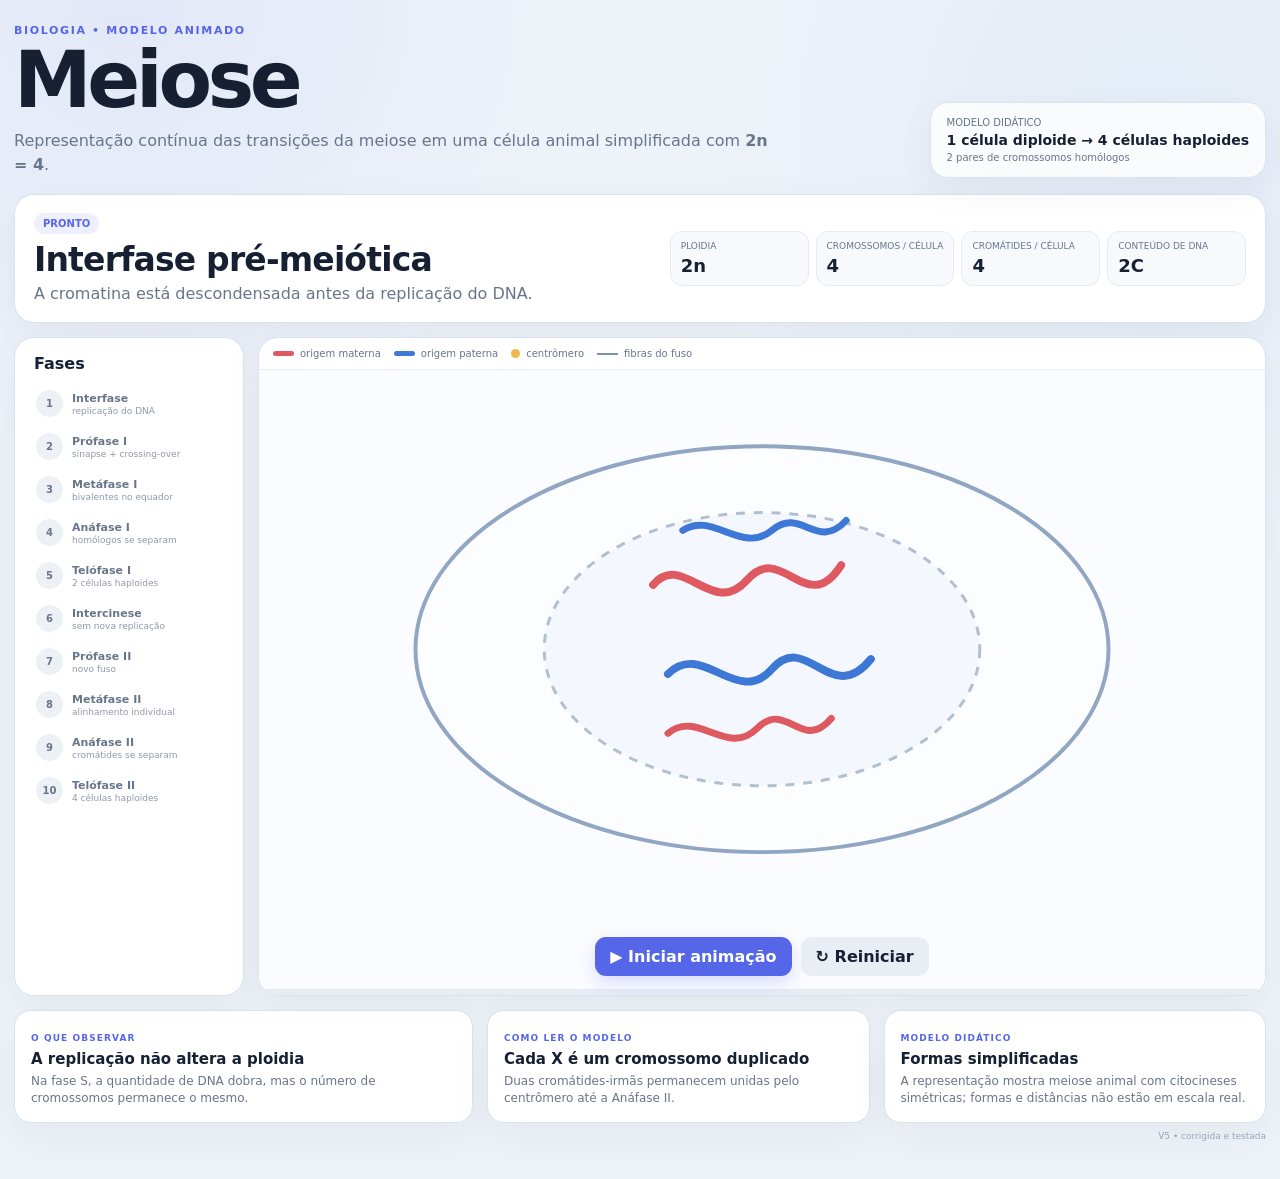
==== commit 4da3ff21: "index.html" ====
--- a/index.html
+++ b/index.html
@@ -247,10 +247,10 @@
         </g>
 
         <!-- células finais -->
-        <ellipse id="f1" cx="280" cy="205" rx="155" ry="93" fill="#fbfdff" stroke="#91a6c2" stroke-width="4" opacity="0"/>
-        <ellipse id="f2" cx="280" cy="355" rx="155" ry="93" fill="#fbfdff" stroke="#91a6c2" stroke-width="4" opacity="0"/>
-        <ellipse id="f3" cx="720" cy="205" rx="155" ry="93" fill="#fbfdff" stroke="#91a6c2" stroke-width="4" opacity="0"/>
-        <ellipse id="f4" cx="720" cy="355" rx="155" ry="93" fill="#fbfdff" stroke="#91a6c2" stroke-width="4" opacity="0"/>
+        <ellipse id="f1" cx="280" cy="160" rx="150" ry="90" fill="#fbfdff" stroke="#91a6c2" stroke-width="4" opacity="0"/>
+        <ellipse id="f2" cx="280" cy="400" rx="150" ry="90" fill="#fbfdff" stroke="#91a6c2" stroke-width="4" opacity="0"/>
+        <ellipse id="f3" cx="720" cy="160" rx="150" ry="90" fill="#fbfdff" stroke="#91a6c2" stroke-width="4" opacity="0"/>
+        <ellipse id="f4" cx="720" cy="400" rx="150" ry="90" fill="#fbfdff" stroke="#91a6c2" stroke-width="4" opacity="0"/>
 
         <text id="bottomLabel" x="500" y="535" text-anchor="middle" class="svg-bottom" opacity="0"></text>
       </svg>
@@ -281,7 +281,7 @@
       <p>A representação mostra meiose animal com citocineses simétricas; formas e distâncias não estão em escala real.</p>
     </article>
   </section>
-  <div class="version">V4 • arquivo único</div>
+  <div class="version">V5 • corrigida e testada</div>
 </main>
 
 <script>
@@ -298,6 +298,13 @@
  finals:[$("f1"),$("f2"),$("f3"),$("f4")],
  single:[$("s1"),$("s2"),$("s3"),$("s4"),$("s5"),$("s6"),$("s7"),$("s8")]
 };
+
+// Corrige a ordem de pintura do SVG: as membranas celulares precisam ficar
+// atrás dos cromossomos; caso contrário, o preenchimento branco encobre o DNA.
+const svgScene=$("scene");
+svgScene.insertBefore(E.left,E.mLong);
+svgScene.insertBefore(E.right,E.mLong);
+E.finals.forEach(cell=>svgScene.insertBefore(cell,E.singles));
 
 function ease(t){return t<.5?2*t*t:1-Math.pow(-2*t+2,2)/2}
 function lerp(a,b,t){return a+(b-a)*t}
@@ -395,10 +402,10 @@
  stage({n:10,name:"Telófase II + citocinese",text:"As duas células se dividem novamente, formando quatro células haploides geneticamente diferentes.",ploidy:"n",chrom:"2",chromatids:"2",dna:"1C",noteTitle:"Resultado final",note:"Uma replicação do DNA seguida por duas divisões celulares gera quatro células haploides.",progress:100});
  await Promise.all([fade(E.spindleII,1,0,300),fade(E.left,1,0,500),fade(E.right,1,0,500),fade(E.bottom,1,0,250),...E.finals.map(f=>fade(f,0,1,500))]);
  await Promise.all([
-  move(E.single[0],[255,155],[250,205],600),move(E.single[4],[305,155],[310,205],600),
-  move(E.single[1],[255,405],[250,355],600),move(E.single[5],[305,405],[310,355],600),
-  move(E.single[2],[745,155],[690,205],600),move(E.single[6],[695,155],[750,205],600),
-  move(E.single[3],[745,405],[690,355],600),move(E.single[7],[695,405],[750,355],600)
+  move(E.single[0],[255,155],[250,160],600),move(E.single[4],[305,155],[310,160],600),
+  move(E.single[1],[255,405],[250,400],600),move(E.single[5],[305,405],[310,400],600),
+  move(E.single[2],[745,155],[690,160],600),move(E.single[6],[695,155],[750,160],600),
+  move(E.single[3],[745,405],[690,400],600),move(E.single[7],[695,405],[750,400],600)
  ]);
  E.bottom.textContent="4 CÉLULAS HAPLOIDES";
  await fade(E.bottom,0,1,300);$("stageTag").textContent="CONCLUÍDO"
@@ -415,4 +422,4 @@
 $("restartBtn").addEventListener("click",()=>location.reload());
 </script>
 </body>
-</html>+</html>
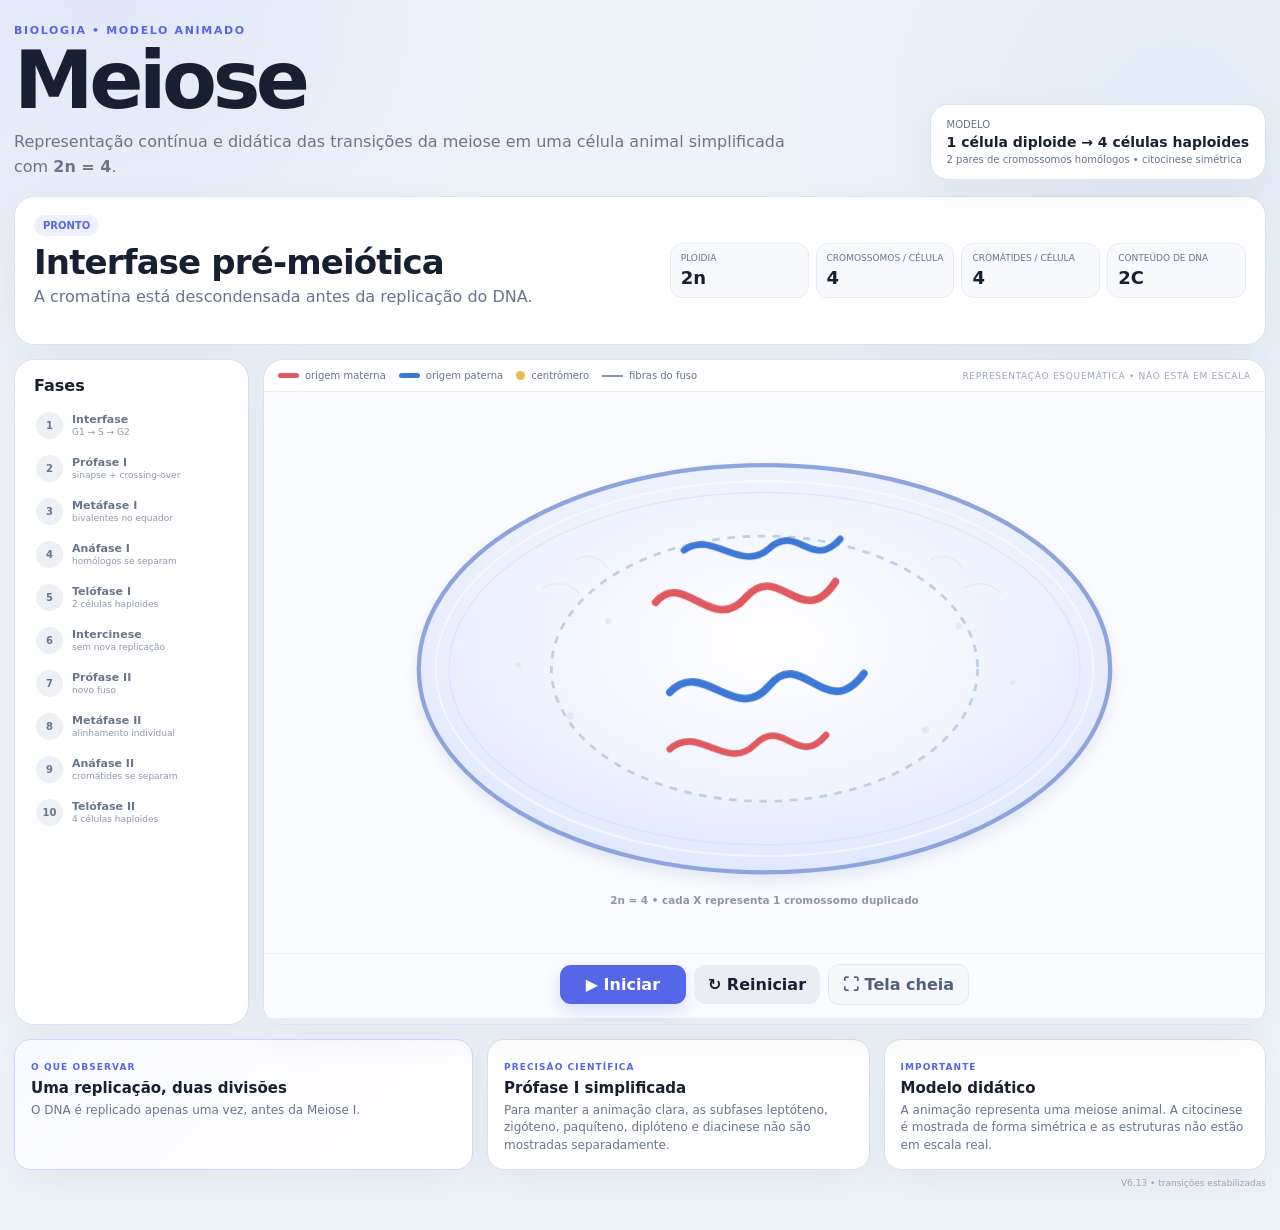
==== commit d4f4d28c: "index.html" ====
--- a/index.html
+++ b/index.html
@@ -3,50 +3,52 @@
 <head>
 <meta charset="utf-8">
 <meta name="viewport" content="width=device-width,initial-scale=1">
-<title>Meiose — animação científica</title>
+<meta name="theme-color" content="#eef3f9">
+<title>Meiose — animação científica V6</title>
 <style>
 *{box-sizing:border-box}
 :root{
-  --bg:#eef3f9;--card:#fff;--ink:#172033;--muted:#68758a;--line:#d9e2ee;
-  --accent:#5666e8;--accent2:#7684ff;--soft:#eef0ff;
-  --red:#df5960;--blue:#3e78d6;--gold:#f0b64f;--spindle:#8491a4;
+  --bg:#eef3f9;--card:#ffffff;--ink:#172033;--muted:#68758a;--line:#d9e2ee;
+  --accent:#5666e8;--accent2:#7b88ff;--soft:#eef0ff;--red:#df5960;--blue:#3e78d6;
+  --gold:#f0b64f;--spindle:#8592a5;--green:#16845b;
 }
 html{scroll-behavior:smooth}
 body{
-  margin:0;background:
-  radial-gradient(circle at 10% 0%,rgba(86,102,232,.08),transparent 28%),
-  radial-gradient(circle at 90% 10%,rgba(62,120,214,.06),transparent 30%),var(--bg);
-  color:var(--ink);font-family:Inter,ui-sans-serif,system-ui,-apple-system,BlinkMacSystemFont,"Segoe UI",sans-serif
-}
-.page{width:min(1260px,calc(100% - 28px));margin:24px auto 38px}
-.hero{display:flex;justify-content:space-between;gap:24px;align-items:flex-end;margin-bottom:16px}
+  margin:0;color:var(--ink);
+  font-family:Inter,ui-sans-serif,system-ui,-apple-system,BlinkMacSystemFont,"Segoe UI",sans-serif;
+  background:
+    radial-gradient(circle at 8% 0%,rgba(86,102,232,.08),transparent 26%),
+    radial-gradient(circle at 92% 10%,rgba(62,120,214,.06),transparent 28%),
+    var(--bg);
+}
+.page{width:min(1320px,calc(100% - 28px));margin:24px auto 42px}
+.hero{display:flex;justify-content:space-between;gap:26px;align-items:flex-end;margin-bottom:16px}
 .kicker{margin:0 0 7px;color:var(--accent);font-size:11px;font-weight:900;letter-spacing:.15em}
-h1{margin:0;font-size:clamp(46px,7vw,78px);line-height:.93;letter-spacing:-.055em}
-.hero p.desc{max-width:760px;margin:12px 0 0;color:var(--muted);line-height:1.55}
-.model{
-  min-width:255px;padding:14px 16px;background:rgba(255,255,255,.8);border:1px solid var(--line);
-  border-radius:18px;box-shadow:0 12px 36px rgba(32,49,78,.05)
-}
-.model span,.model small{display:block;color:var(--muted);font-size:10px}
-.model strong{display:block;margin:4px 0;font-size:14px}
-
-.status{
-  display:flex;justify-content:space-between;align-items:center;gap:20px;padding:17px 19px;
-  background:var(--card);border:1px solid var(--line);border-radius:20px;
-  box-shadow:0 14px 40px rgba(32,49,78,.05);margin-bottom:14px
-}
-.tag{display:inline-block;padding:5px 9px;border-radius:999px;background:var(--soft);color:var(--accent);font-size:10px;font-weight:900}
-h2{margin:6px 0 3px;font-size:clamp(23px,3vw,33px);letter-spacing:-.025em}
-.status p{margin:0;color:var(--muted);line-height:1.45}
+h1{margin:0;font-size:clamp(46px,7vw,80px);line-height:.93;letter-spacing:-.055em}
+.hero .desc{max-width:790px;margin:12px 0 0;color:var(--muted);line-height:1.55}
+.model-card,.status-card,.timeline,.animation-card,.note-card{
+  background:var(--card);border:1px solid var(--line);box-shadow:0 14px 40px rgba(32,49,78,.055)
+}
+.model-card{min-width:275px;padding:14px 16px;border-radius:18px}
+.model-card span,.model-card small{display:block;color:var(--muted);font-size:10px}
+.model-card strong{display:block;margin:4px 0;font-size:14px}
+
+.status-card{
+  display:flex;justify-content:space-between;align-items:center;gap:22px;
+  padding:17px 19px;border-radius:20px;margin-bottom:14px;
+  min-height:118px
+}
+.status-copy{flex:1;min-width:0;min-height:84px}
+.status-copy p{min-height:42px}
+.stage-tag{display:inline-block;padding:5px 9px;border-radius:999px;background:var(--soft);color:var(--accent);font-size:10px;font-weight:900}
+h2{margin:6px 0 3px;font-size:clamp(23px,3vw,34px);letter-spacing:-.025em}
+.status-copy p{margin:0;color:var(--muted);line-height:1.45;max-width:720px}
 .metrics{display:grid;grid-template-columns:repeat(4,1fr);gap:7px}
-.metric{min-width:102px;padding:9px 10px;border-radius:12px;background:#f7f9fd;border:1px solid #e6ebf3}
+.metric{min-width:108px;padding:9px 10px;border-radius:12px;background:#f7f9fd;border:1px solid #e6ebf3}
 .metric span{display:block;color:var(--muted);font-size:9px;line-height:1.2}
 .metric strong{display:block;margin-top:3px;font-size:18px}
 
-.layout{display:grid;grid-template-columns:230px 1fr;gap:14px}
-.timeline,.animation,.note{
-  background:var(--card);border:1px solid var(--line);box-shadow:0 14px 40px rgba(32,49,78,.05)
-}
+.layout{display:grid;grid-template-columns:235px minmax(0,1fr);gap:14px}
 .timeline{border-radius:20px;padding:14px}
 .timeline h3{margin:2px 5px 10px;font-size:16px}
 .timeline ol{list-style:none;padding:0;margin:0;display:grid;gap:2px}
@@ -56,264 +58,424 @@
 .timeline li strong{font-size:11px}.timeline li small{font-size:9px;margin-top:1px;color:#8e99a9}
 .timeline li.active{background:var(--soft);color:var(--ink)}
 .timeline li.active b{background:var(--accent);color:#fff}
-.timeline li.done b{background:#dff3eb;color:#16845b}
-
-.animation{border-radius:20px;overflow:hidden}
-.legend{display:flex;flex-wrap:wrap;gap:13px;padding:10px 14px;border-bottom:1px solid #e8edf4;color:var(--muted);font-size:10px}
+.timeline li.done b{background:#dff3eb;color:var(--green)}
+
+.animation-card{border-radius:20px;overflow:hidden;contain:layout paint;transform:translateZ(0)}
+.legend-bar{
+  display:flex;justify-content:space-between;gap:12px;align-items:center;
+  padding:10px 14px;border-bottom:1px solid #e8edf4;color:var(--muted);font-size:10px
+}
+.legend{display:flex;flex-wrap:wrap;gap:13px}
 .legend span{display:flex;align-items:center;gap:6px}
 .swatch{display:inline-block;width:21px;height:5px;border-radius:999px}
 .swatch.red{background:var(--red)}.swatch.blue{background:var(--blue)}
 .dot{display:inline-block;width:9px;height:9px;border-radius:50%;background:var(--gold)}
 .line{display:inline-block;width:21px;height:2px;background:var(--spindle)}
+.schematic{font-size:9px;text-transform:uppercase;letter-spacing:.08em;color:#9ba6b6}
 .scene-wrap{background:#fbfcff;padding:2px 8px 0}
-#scene{display:block;width:100%;height:auto;max-height:590px;min-height:430px}
-.svg-label{fill:#5666e8;font-size:15px;font-weight:800}
-.svg-bottom{fill:#657188;font-size:13px;font-weight:900;letter-spacing:.04em}
-.controls{display:flex;justify-content:center;gap:9px;padding:10px 14px 13px;background:#fbfcff}
-button{border:0;border-radius:11px;padding:10px 15px;font:inherit;font-weight:850;cursor:pointer}
-.primary{background:var(--accent);color:#fff;box-shadow:0 7px 18px rgba(86,102,232,.2)}
+#scene{display:block;width:100%;height:auto;max-height:620px;min-height:450px;shape-rendering:geometricPrecision;transform:translateZ(0)}
+.svg-label{fill:#5666e8;font-size:15px;font-weight:850}
+.svg-small{fill:#6f7d91;font-size:12px;font-weight:750}
+.svg-bottom{fill:#657188;font-size:13px;font-weight:900;letter-spacing:.045em}
+.svg-hint{fill:#8b97a9;font-size:11px;font-weight:700}
+
+.controls{
+  display:flex;justify-content:center;align-items:center;gap:8px;flex-wrap:wrap;
+  padding:10px 14px 13px;background:#fbfcff;border-top:1px solid #edf1f6
+}
+button{font:inherit}
+button{border:0;border-radius:11px;padding:10px 14px;font-weight:850;cursor:pointer}
+.primary{background:var(--accent);color:#fff;box-shadow:0 7px 18px rgba(86,102,232,.2);min-width:126px}
 .secondary{background:#e9eef5;color:var(--ink)}
-button:disabled{opacity:.55;cursor:default}
+.ghost{background:#f5f7fb;color:#526078;border:1px solid #e2e8f1}
+button:disabled{opacity:.5;cursor:default}
 .progress{height:6px;background:#e8edf4}
-#bar{height:100%;width:0;background:linear-gradient(90deg,var(--accent),var(--accent2));transition:width .35s ease}
+#bar{height:100%;width:0;background:linear-gradient(90deg,var(--accent),var(--accent2));transition:width .6s cubic-bezier(.4,0,.2,1)}
 
 .notes{display:grid;grid-template-columns:1.2fr 1fr 1fr;gap:14px;margin-top:14px}
-.note{border-radius:17px;padding:15px 16px}
-.note>span{font-size:9px;color:var(--accent);font-weight:900;letter-spacing:.12em}
-.note h3{margin:5px 0 5px;font-size:15px}
-.note p{margin:0;color:var(--muted);line-height:1.45;font-size:12px}
+.note-card{border-radius:17px;padding:15px 16px;min-height:126px}
+.note-card>span{font-size:9px;color:var(--accent);font-weight:900;letter-spacing:.12em}
+.note-card h3{margin:5px 0 5px;font-size:15px}
+.note-card p{margin:0;color:var(--muted);line-height:1.45;font-size:12px}
+.note-card.focus{border-color:#cfd6ff;background:linear-gradient(135deg,#f9faff,#fff)}
 .version{text-align:right;color:#9aa5b5;font-size:9px;margin-top:8px}
 
-@media(max-width:980px){
-  .status{display:block}.metrics{margin-top:13px}.layout{grid-template-columns:1fr}.timeline{order:2}
+@media(max-width:1020px){
+  .status-card{display:block}.metrics{margin-top:13px}.layout{grid-template-columns:1fr}.timeline{order:2}
   .timeline ol{grid-template-columns:repeat(2,1fr)}
 }
-@media(max-width:720px){
-  .hero{display:block}.model{margin-top:13px}.metrics{grid-template-columns:repeat(2,1fr)}
-  .notes{grid-template-columns:1fr}.timeline ol{grid-template-columns:1fr}
-  #scene{min-height:350px}
+@media(max-width:740px){
+  .status-card,.status-copy,.note-card{min-height:0}
+  .hero{display:block}.model-card{margin-top:13px}.metrics{grid-template-columns:repeat(2,1fr)}
+  .notes{grid-template-columns:1fr}.timeline ol{grid-template-columns:1fr}.legend-bar{display:block}
+  .schematic{display:block;margin-top:7px}#scene{min-height:360px}
 }
 </style>
 </head>
-
 <body>
 <main class="page">
-  <header class="hero">
-    <div>
-      <p class="kicker">BIOLOGIA • MODELO ANIMADO</p>
-      <h1>Meiose</h1>
-      <p class="desc">Representação contínua das transições da meiose em uma célula animal simplificada com <strong>2n = 4</strong>.</p>
-    </div>
-    <div class="model">
-      <span>MODELO DIDÁTICO</span>
-      <strong>1 célula diploide → 4 células haploides</strong>
-      <small>2 pares de cromossomos homólogos</small>
-    </div>
-  </header>
-
-  <section class="status">
-    <div>
-      <span id="stageTag" class="tag">PRONTO</span>
-      <h2 id="stageName">Interfase pré-meiótica</h2>
-      <p id="stageText">A cromatina está descondensada antes da replicação do DNA.</p>
-    </div>
-    <div class="metrics">
-      <div class="metric"><span>PLOIDIA</span><strong id="mPloidy">2n</strong></div>
-      <div class="metric"><span>CROMOSSOMOS / CÉLULA</span><strong id="mChrom">4</strong></div>
-      <div class="metric"><span>CROMÁTIDES / CÉLULA</span><strong id="mChromatids">4</strong></div>
-      <div class="metric"><span>CONTEÚDO DE DNA</span><strong id="mDNA">2C</strong></div>
-    </div>
-  </section>
-
-  <section class="layout">
-    <aside class="timeline">
-      <h3>Fases</h3>
-      <ol id="timeline">
-        <li data-n="1"><b>1</b><span><strong>Interfase</strong><small>replicação do DNA</small></span></li>
-        <li data-n="2"><b>2</b><span><strong>Prófase I</strong><small>sinapse + crossing-over</small></span></li>
-        <li data-n="3"><b>3</b><span><strong>Metáfase I</strong><small>bivalentes no equador</small></span></li>
-        <li data-n="4"><b>4</b><span><strong>Anáfase I</strong><small>homólogos se separam</small></span></li>
-        <li data-n="5"><b>5</b><span><strong>Telófase I</strong><small>2 células haploides</small></span></li>
-        <li data-n="6"><b>6</b><span><strong>Intercinese</strong><small>sem nova replicação</small></span></li>
-        <li data-n="7"><b>7</b><span><strong>Prófase II</strong><small>novo fuso</small></span></li>
-        <li data-n="8"><b>8</b><span><strong>Metáfase II</strong><small>alinhamento individual</small></span></li>
-        <li data-n="9"><b>9</b><span><strong>Anáfase II</strong><small>cromátides se separam</small></span></li>
-        <li data-n="10"><b>10</b><span><strong>Telófase II</strong><small>4 células haploides</small></span></li>
-      </ol>
-    </aside>
-
-    <section class="animation">
+<header class="hero">
+  <div>
+    <p class="kicker">BIOLOGIA • MODELO ANIMADO</p>
+    <h1>Meiose</h1>
+    <p class="desc">Representação contínua e didática das transições da meiose em uma célula animal simplificada com <strong>2n = 4</strong>.</p>
+  </div>
+  <div class="model-card">
+    <span>MODELO</span>
+    <strong>1 célula diploide → 4 células haploides</strong>
+    <small>2 pares de cromossomos homólogos • citocinese simétrica</small>
+  </div>
+</header>
+
+<section class="status-card">
+  <div class="status-copy">
+    <span id="stageTag" class="stage-tag">PRONTO</span>
+    <h2 id="stageName">Interfase pré-meiótica</h2>
+    <p id="stageText">A cromatina está descondensada antes da replicação do DNA.</p>
+  </div>
+  <div class="metrics">
+    <div class="metric"><span>PLOIDIA</span><strong id="mPloidy">2n</strong></div>
+    <div class="metric"><span>CROMOSSOMOS / CÉLULA</span><strong id="mChrom">4</strong></div>
+    <div class="metric"><span>CROMÁTIDES / CÉLULA</span><strong id="mChromatids">4</strong></div>
+    <div class="metric"><span>CONTEÚDO DE DNA</span><strong id="mDNA">2C</strong></div>
+  </div>
+</section>
+
+<section class="layout">
+  <aside class="timeline">
+    <h3>Fases</h3>
+    <ol id="timeline">
+      <li data-n="1"><b>1</b><span><strong>Interfase</strong><small>G1 → S → G2</small></span></li>
+      <li data-n="2"><b>2</b><span><strong>Prófase I</strong><small>sinapse + crossing-over</small></span></li>
+      <li data-n="3"><b>3</b><span><strong>Metáfase I</strong><small>bivalentes no equador</small></span></li>
+      <li data-n="4"><b>4</b><span><strong>Anáfase I</strong><small>homólogos se separam</small></span></li>
+      <li data-n="5"><b>5</b><span><strong>Telófase I</strong><small>2 células haploides</small></span></li>
+      <li data-n="6"><b>6</b><span><strong>Intercinese</strong><small>sem nova replicação</small></span></li>
+      <li data-n="7"><b>7</b><span><strong>Prófase II</strong><small>novo fuso</small></span></li>
+      <li data-n="8"><b>8</b><span><strong>Metáfase II</strong><small>alinhamento individual</small></span></li>
+      <li data-n="9"><b>9</b><span><strong>Anáfase II</strong><small>cromátides se separam</small></span></li>
+      <li data-n="10"><b>10</b><span><strong>Telófase II</strong><small>4 células haploides</small></span></li>
+    </ol>
+  </aside>
+
+  <section class="animation-card">
+    <div class="legend-bar">
       <div class="legend">
         <span><i class="swatch red"></i> origem materna</span>
         <span><i class="swatch blue"></i> origem paterna</span>
         <span><i class="dot"></i> centrômero</span>
         <span><i class="line"></i> fibras do fuso</span>
       </div>
-
-      <div class="scene-wrap">
-      <svg id="scene" viewBox="0 0 1000 560" role="img" aria-label="Animação das fases da meiose">
-        <!-- célula inicial -->
-        <ellipse id="mainCell" cx="500" cy="280" rx="350" ry="205" fill="#fbfdff" stroke="#91a6c2" stroke-width="4"/>
-        <ellipse id="nucleus" cx="500" cy="280" rx="220" ry="138" fill="#f5f7ff" stroke="#b2bfd0" stroke-width="3" stroke-dasharray="9 9"/>
-
-        <!-- cromatina -->
-        <g id="chromatin">
-          <path d="M390 215 C420 180,450 250,485 210 S545 250,580 195" fill="none" stroke="#df5960" stroke-width="8" stroke-linecap="round"/>
-          <path d="M405 305 C440 270,475 340,510 300 S570 340,610 290" fill="none" stroke="#3e78d6" stroke-width="8" stroke-linecap="round"/>
-          <path d="M405 365 C435 340,465 390,495 360 S540 385,570 350" fill="none" stroke="#df5960" stroke-width="7" stroke-linecap="round"/>
-          <path d="M420 160 C450 140,480 185,510 160 S555 182,585 150" fill="none" stroke="#3e78d6" stroke-width="7" stroke-linecap="round"/>
+      <span class="schematic">representação esquemática • não está em escala</span>
+    </div>
+
+    <div class="scene-wrap">
+    <svg id="scene" viewBox="0 0 1040 590" role="img" aria-label="Animação das fases da meiose">
+      <defs>
+        <radialGradient id="cellFill" cx="50%" cy="40%" r="70%">
+          <stop offset="0%" stop-color="#ffffff"/>
+          <stop offset="55%" stop-color="#eef2ff"/>
+          <stop offset="100%" stop-color="#d9e4ff"/>
+        </radialGradient>
+        <radialGradient id="nucleusFill" cx="50%" cy="40%" r="70%">
+          <stop offset="0%" stop-color="#ffffff"/>
+          <stop offset="100%" stop-color="#eef1ff"/>
+        </radialGradient>
+        <filter id="cellShadow" x="-20%" y="-20%" width="140%" height="140%">
+          <feDropShadow dx="0" dy="8" stdDeviation="8" flood-color="#7d8fbf" flood-opacity="0.18"/>
+        </filter>
+        <filter id="chromShadow" x="-30%" y="-30%" width="160%" height="160%">
+          <feDropShadow dx="0" dy="1.5" stdDeviation="1.2" flood-color="#6f7fb2" flood-opacity="0.28"/>
+        </filter>
+      </defs>
+      <!-- CAMADA DE CÉLULAS -->
+      <ellipse id="mainCell" cx="520" cy="290" rx="365" ry="215" fill="url(#cellFill)" stroke="#8da4dd" stroke-width="4.5" filter="url(#cellShadow)"/>
+      <ellipse id="nucleus" cx="520" cy="290" rx="225" ry="140" fill="url(#nucleusFill)" stroke="#bfd0ea" stroke-width="3" stroke-dasharray="8 8"/>
+      <ellipse cx="520" cy="290" rx="347" ry="198" fill="none" stroke="#ffffff" stroke-width="2.2" opacity="0.55"/>
+      <ellipse cx="520" cy="290" rx="333" ry="186" fill="none" stroke="#c9d7ff" stroke-width="1.5" opacity="0.45"/>
+      <g opacity="0.28" stroke="#c5d4f8" stroke-width="2" fill="none">
+        <path d="M285 205 q24 -12 40 6"/>
+        <path d="M320 175 q20 -10 34 8"/>
+        <path d="M730 205 q24 -12 40 6"/>
+        <path d="M695 175 q20 -10 34 8"/>
+      </g>
+      <g opacity="0.28" fill="#b9c9ef">
+        <circle cx="315" cy="340" r="4"/><circle cx="355" cy="240" r="3.4"/><circle cx="690" cy="355" r="4"/>
+        <circle cx="725" cy="245" r="3.4"/><circle cx="782" cy="305" r="2.8"/><circle cx="260" cy="286" r="2.8"/>
+      </g>
+
+      <!-- células-filhas I (atrás dos cromossomos) -->
+      <g id="leftCellGroup" opacity="0">
+      <ellipse id="leftCell" cx="430" cy="290" rx="175" ry="175" fill="url(#cellFill)" stroke="#8da4dd" stroke-width="4.5"/>
+    </g>
+      <g id="rightCellGroup" opacity="0">
+      <ellipse id="rightCell" cx="610" cy="290" rx="175" ry="175" fill="url(#cellFill)" stroke="#8da4dd" stroke-width="4.5"/>
+    </g>
+
+      <!-- quatro células finais -->
+      <g id="finalCells" opacity="0">
+        <ellipse cx="290" cy="175" rx="128" ry="128" fill="url(#cellFill)" stroke="#8da4dd" stroke-width="4.5" filter="url(#cellShadow)"/>
+        <ellipse cx="290" cy="175" rx="118" ry="118" fill="none" stroke="#ffffff" stroke-width="2" opacity="0.45"/>
+        <ellipse cx="290" cy="405" rx="128" ry="128" fill="url(#cellFill)" stroke="#8da4dd" stroke-width="4.5" filter="url(#cellShadow)"/>
+        <ellipse cx="290" cy="405" rx="118" ry="118" fill="none" stroke="#ffffff" stroke-width="2" opacity="0.45"/>
+        <ellipse cx="750" cy="175" rx="128" ry="128" fill="url(#cellFill)" stroke="#8da4dd" stroke-width="4.5" filter="url(#cellShadow)"/>
+        <ellipse cx="750" cy="175" rx="118" ry="118" fill="none" stroke="#ffffff" stroke-width="2" opacity="0.45"/>
+        <ellipse cx="750" cy="405" rx="128" ry="128" fill="url(#cellFill)" stroke="#8da4dd" stroke-width="4.5" filter="url(#cellShadow)"/>
+        <ellipse cx="750" cy="405" rx="118" ry="118" fill="none" stroke="#ffffff" stroke-width="2" opacity="0.45"/>
+        <g opacity="0.22" stroke="#c3d0ef" stroke-width="1.8" fill="none">
+          <path d="M220 125 q16 -9 26 5"/><path d="M795 126 q16 -9 26 5"/><path d="M220 356 q16 -9 26 5"/><path d="M795 356 q16 -9 26 5"/>
         </g>
-
-        <g id="chromatinCopies" opacity="0">
-          <path d="M397 223 C427 188,457 258,492 218 S552 258,587 203" fill="none" stroke="#df5960" stroke-width="5" stroke-linecap="round" opacity=".55"/>
-          <path d="M412 313 C447 278,482 348,517 308 S577 348,617 298" fill="none" stroke="#3e78d6" stroke-width="5" stroke-linecap="round" opacity=".55"/>
-          <path d="M412 373 C442 348,472 398,502 368 S547 393,577 358" fill="none" stroke="#df5960" stroke-width="5" stroke-linecap="round" opacity=".55"/>
-          <path d="M427 168 C457 148,487 193,517 168 S562 190,592 158" fill="none" stroke="#3e78d6" stroke-width="5" stroke-linecap="round" opacity=".55"/>
+        <g opacity="0.22" fill="#bfd0ee">
+          <circle cx="240" cy="210" r="3"/><circle cx="815" cy="210" r="3"/><circle cx="240" cy="440" r="3"/><circle cx="815" cy="440" r="3"/>
         </g>
-
-        <text id="phaseCallout" x="500" y="78" text-anchor="middle" class="svg-label" opacity="0">Fase S: replicação do DNA</text>
-
-        <!-- fuso I -->
-        <line id="equatorI" x1="500" y1="105" x2="500" y2="455" stroke="#abb7c8" stroke-width="2" stroke-dasharray="7 9" opacity="0"/>
-        <g id="spindleI" opacity="0" stroke="#8491a4" stroke-width="2.3">
-          <circle cx="165" cy="280" r="8" fill="#748096" stroke="none"/>
-          <circle cx="835" cy="280" r="8" fill="#748096" stroke="none"/>
-          <line x1="165" y1="280" x2="465" y2="215"/>
-          <line x1="165" y1="280" x2="465" y2="350"/>
-          <line x1="835" y1="280" x2="535" y2="215"/>
-          <line x1="835" y1="280" x2="535" y2="350"/>
+      </g>
+
+      <!-- núcleos finais -->
+      <g id="finalNuclei" opacity="0" fill="url(#nucleusFill)" stroke="#bfd0ea" stroke-width="2.5" stroke-dasharray="7 7">
+        <ellipse cx="290" cy="175" rx="82" ry="82"/>
+        <ellipse cx="290" cy="405" rx="82" ry="82"/>
+        <ellipse cx="750" cy="175" rx="82" ry="82"/>
+        <ellipse cx="750" cy="405" rx="82" ry="82"/>
+      </g>
+
+      <!-- CROMATINA NA INTERFASE -->
+      <g id="chromatin">
+        <path d="M405 220 C435 185,465 255,500 215 S560 252,595 198" fill="none" stroke="#df5960" stroke-width="8" stroke-linecap="round"/>
+        <path d="M420 315 C455 278,490 350,525 308 S585 349,625 295" fill="none" stroke="#3e78d6" stroke-width="8" stroke-linecap="round"/>
+        <path d="M420 375 C450 348,480 400,510 370 S555 396,585 360" fill="none" stroke="#df5960" stroke-width="7" stroke-linecap="round"/>
+        <path d="M435 165 C465 143,495 190,525 163 S570 187,600 153" fill="none" stroke="#3e78d6" stroke-width="7" stroke-linecap="round"/>
+      </g>
+      <g id="chromatinCopies" opacity="0">
+        <path d="M413 228 C443 193,473 263,508 223 S568 260,603 206" fill="none" stroke="#df5960" stroke-width="5" stroke-linecap="round" opacity=".55"/>
+        <path d="M428 323 C463 286,498 358,533 316 S593 357,633 303" fill="none" stroke="#3e78d6" stroke-width="5" stroke-linecap="round" opacity=".55"/>
+        <path d="M428 383 C458 356,488 408,518 378 S563 404,593 368" fill="none" stroke="#df5960" stroke-width="5" stroke-linecap="round" opacity=".55"/>
+        <path d="M443 173 C473 151,503 198,533 171 S578 195,608 161" fill="none" stroke="#3e78d6" stroke-width="5" stroke-linecap="round" opacity=".55"/>
+      </g>
+
+      <!-- ESTRUTURAS DO FUSO I -->
+      <line id="equatorI" x1="520" y1="110" x2="520" y2="465" stroke="#abb7c8" stroke-width="2" stroke-dasharray="7 9" opacity="0"/>
+      <g id="polesI" opacity="0">
+        <g transform="translate(170 290)">
+          <circle r="9" fill="#f7c76d" stroke="#d69338" stroke-width="1.8"/>
+          <circle cx="-7" cy="-4" r="3.1" fill="#ffd996" stroke="#d69338" stroke-width="1"/>
+          <circle cx="7" cy="4" r="3.1" fill="#ffd996" stroke="#d69338" stroke-width="1"/>
+          <circle cx="-5" cy="7" r="3.1" fill="#ffd996" stroke="#d69338" stroke-width="1"/>
         </g>
-
-        <!-- cromossomos condensados -->
-        <g id="mLong" opacity="0">
-          <line x1="-20" y1="-37" x2="0" y2="0" stroke="#df5960" stroke-width="10" stroke-linecap="round"/>
-          <line id="mSwap" x1="20" y1="-37" x2="0" y2="0" stroke="#df5960" stroke-width="10" stroke-linecap="round"/>
-          <line x1="0" y1="0" x2="20" y2="37" stroke="#df5960" stroke-width="10" stroke-linecap="round"/>
-          <line x1="0" y1="0" x2="-20" y2="37" stroke="#df5960" stroke-width="10" stroke-linecap="round"/>
-          <circle r="6.5" fill="#f0b64f" stroke="#fff7df" stroke-width="2"/>
+        <g transform="translate(870 290)">
+          <circle r="9" fill="#f7c76d" stroke="#d69338" stroke-width="1.8"/>
+          <circle cx="-7" cy="-4" r="3.1" fill="#ffd996" stroke="#d69338" stroke-width="1"/>
+          <circle cx="7" cy="4" r="3.1" fill="#ffd996" stroke="#d69338" stroke-width="1"/>
+          <circle cx="-5" cy="7" r="3.1" fill="#ffd996" stroke="#d69338" stroke-width="1"/>
         </g>
-        <g id="pLong" opacity="0">
-          <line x1="-20" y1="-37" x2="0" y2="0" stroke="#3e78d6" stroke-width="10" stroke-linecap="round"/>
-          <line id="pSwap" x1="20" y1="-37" x2="0" y2="0" stroke="#3e78d6" stroke-width="10" stroke-linecap="round"/>
-          <line x1="0" y1="0" x2="20" y2="37" stroke="#3e78d6" stroke-width="10" stroke-linecap="round"/>
-          <line x1="0" y1="0" x2="-20" y2="37" stroke="#3e78d6" stroke-width="10" stroke-linecap="round"/>
-          <circle r="6.5" fill="#f0b64f" stroke="#fff7df" stroke-width="2"/>
+      </g>
+      <g id="fibersI" opacity="0" stroke="#e0cfa1" stroke-width="1.35">
+        <line id="fI1" x1="170" y1="290" x2="490" y2="215"/>
+        <line id="fI2" x1="170" y1="290" x2="490" y2="355"/>
+        <line id="fI3" x1="870" y1="290" x2="550" y2="215"/>
+        <line id="fI4" x1="870" y1="290" x2="550" y2="355"/>
+      </g>
+
+      <!-- ESTRUTURAS DO FUSO II -->
+      <g id="polesII" opacity="0">
+        <g transform="translate(300 105)"><circle r="8" fill="#f7c76d" stroke="#d69338" stroke-width="1.6"/><circle cx="-6" cy="-3" r="2.7" fill="#ffd996" stroke="#d69338" stroke-width="0.9"/><circle cx="6" cy="4" r="2.7" fill="#ffd996" stroke="#d69338" stroke-width="0.9"/><circle cx="-4" cy="6" r="2.7" fill="#ffd996" stroke="#d69338" stroke-width="0.9"/></g>
+        <g transform="translate(300 475)"><circle r="8" fill="#f7c76d" stroke="#d69338" stroke-width="1.6"/><circle cx="-6" cy="-3" r="2.7" fill="#ffd996" stroke="#d69338" stroke-width="0.9"/><circle cx="6" cy="4" r="2.7" fill="#ffd996" stroke="#d69338" stroke-width="0.9"/><circle cx="-4" cy="6" r="2.7" fill="#ffd996" stroke="#d69338" stroke-width="0.9"/></g>
+        <g transform="translate(740 105)"><circle r="8" fill="#f7c76d" stroke="#d69338" stroke-width="1.6"/><circle cx="-6" cy="-3" r="2.7" fill="#ffd996" stroke="#d69338" stroke-width="0.9"/><circle cx="6" cy="4" r="2.7" fill="#ffd996" stroke="#d69338" stroke-width="0.9"/><circle cx="-4" cy="6" r="2.7" fill="#ffd996" stroke="#d69338" stroke-width="0.9"/></g>
+        <g transform="translate(740 475)"><circle r="8" fill="#f7c76d" stroke="#d69338" stroke-width="1.6"/><circle cx="-6" cy="-3" r="2.7" fill="#ffd996" stroke="#d69338" stroke-width="0.9"/><circle cx="6" cy="4" r="2.7" fill="#ffd996" stroke="#d69338" stroke-width="0.9"/><circle cx="-4" cy="6" r="2.7" fill="#ffd996" stroke="#d69338" stroke-width="0.9"/></g>
+      </g>
+      <line id="eq2L" x1="130" y1="290" x2="455" y2="290" stroke="#abb7c8" stroke-width="2" stroke-dasharray="7 9" opacity="0"/>
+      <line id="eq2R" x1="585" y1="290" x2="910" y2="290" stroke="#abb7c8" stroke-width="2" stroke-dasharray="7 9" opacity="0"/>
+      <g id="fibersII" opacity="0" stroke="#e0cfa1" stroke-width="1.25">
+        <line id="f2a" x1="300" y1="105" x2="270" y2="290"/><line id="f2b" x1="300" y1="475" x2="270" y2="290"/>
+        <line id="f2c" x1="300" y1="105" x2="330" y2="290"/><line id="f2d" x1="300" y1="475" x2="330" y2="290"/>
+        <line id="f2e" x1="740" y1="105" x2="710" y2="290"/><line id="f2f" x1="740" y1="475" x2="710" y2="290"/>
+        <line id="f2g" x1="740" y1="105" x2="770" y2="290"/><line id="f2h" x1="740" y1="475" x2="770" y2="290"/>
+      </g>
+      <g id="anaphaseFibersII" opacity="0" stroke="#e0cfa1" stroke-width="1.25">
+        <line id="af1" x1="300" y1="105" x2="270" y2="290"/><line id="af2" x1="300" y1="475" x2="270" y2="290"/>
+        <line id="af5" x1="300" y1="105" x2="330" y2="290"/><line id="af6" x1="300" y1="475" x2="330" y2="290"/>
+        <line id="af3" x1="740" y1="105" x2="710" y2="290"/><line id="af4" x1="740" y1="475" x2="710" y2="290"/>
+        <line id="af7" x1="740" y1="105" x2="770" y2="290"/><line id="af8" x1="740" y1="475" x2="770" y2="290"/>
+      </g>
+
+      <!-- CROMOSSOMOS CONDENSADOS -->
+      <g id="mLong" opacity="0" filter="url(#chromShadow)">
+        <line x1="-20" y1="-38" x2="0" y2="0" stroke="#df5960" stroke-width="10" stroke-linecap="round"/>
+        <line id="mSwap" x1="20" y1="-38" x2="0" y2="0" stroke="#df5960" stroke-width="10" stroke-linecap="round"/>
+        <circle id="mGene1" cx="6" cy="-11" r="3.1" fill="#df5960"/>
+        <circle id="mGene2" cx="11" cy="-21" r="3.1" fill="#df5960"/>
+        <circle id="mGene3" cx="16" cy="-31" r="3.1" fill="#df5960"/>
+        <line x1="0" y1="0" x2="20" y2="38" stroke="#df5960" stroke-width="10" stroke-linecap="round"/>
+        <line x1="0" y1="0" x2="-20" y2="38" stroke="#df5960" stroke-width="10" stroke-linecap="round"/>
+        <line x1="-18" y1="-34" x2="0" y2="0" stroke="#ffffff" stroke-width="4.4" stroke-linecap="round" opacity="0.28"/>
+        <line x1="0" y1="0" x2="18" y2="34" stroke="#ffffff" stroke-width="4.4" stroke-linecap="round" opacity="0.18"/>
+        <circle r="6.5" fill="#f0b64f" stroke="#fff7df" stroke-width="2"/>
+      </g>
+      <g id="pLong" opacity="0" filter="url(#chromShadow)">
+        <line x1="-20" y1="-38" x2="0" y2="0" stroke="#3e78d6" stroke-width="10" stroke-linecap="round"/>
+        <line id="pSwap" x1="20" y1="-38" x2="0" y2="0" stroke="#3e78d6" stroke-width="10" stroke-linecap="round"/>
+        <circle id="pGene1" cx="6" cy="-11" r="3.1" fill="#3e78d6"/>
+        <circle id="pGene2" cx="11" cy="-21" r="3.1" fill="#3e78d6"/>
+        <circle id="pGene3" cx="16" cy="-31" r="3.1" fill="#3e78d6"/>
+        <line x1="0" y1="0" x2="20" y2="38" stroke="#3e78d6" stroke-width="10" stroke-linecap="round"/>
+        <line x1="0" y1="0" x2="-20" y2="38" stroke="#3e78d6" stroke-width="10" stroke-linecap="round"/>
+        <line x1="-18" y1="-34" x2="0" y2="0" stroke="#ffffff" stroke-width="4.4" stroke-linecap="round" opacity="0.28"/>
+        <line x1="0" y1="0" x2="18" y2="34" stroke="#ffffff" stroke-width="4.4" stroke-linecap="round" opacity="0.18"/>
+        <circle r="6.5" fill="#f0b64f" stroke="#fff7df" stroke-width="2"/>
+      </g>
+      <g id="mShort" opacity="0" filter="url(#chromShadow)">
+        <line x1="-15" y1="-28" x2="0" y2="0" stroke="#df5960" stroke-width="9" stroke-linecap="round"/>
+        <line id="mShortSwap" x1="15" y1="-28" x2="0" y2="0" stroke="#df5960" stroke-width="9" stroke-linecap="round"/>
+        <circle id="mShortGene1" cx="4" cy="-8" r="2.6" fill="#df5960"/>
+        <circle id="mShortGene2" cx="8" cy="-16" r="2.6" fill="#df5960"/>
+        <circle id="mShortGene3" cx="12" cy="-23" r="2.6" fill="#df5960"/>
+        <line x1="0" y1="0" x2="15" y2="28" stroke="#df5960" stroke-width="9" stroke-linecap="round"/>
+        <line x1="0" y1="0" x2="-15" y2="28" stroke="#df5960" stroke-width="9" stroke-linecap="round"/>
+        <line x1="-13" y1="-24" x2="0" y2="0" stroke="#ffffff" stroke-width="3.9" stroke-linecap="round" opacity="0.28"/>
+        <line x1="0" y1="0" x2="13" y2="24" stroke="#ffffff" stroke-width="3.9" stroke-linecap="round" opacity="0.18"/>
+        <circle r="6" fill="#f0b64f" stroke="#fff7df" stroke-width="2"/>
+      </g>
+      <g id="pShort" opacity="0" filter="url(#chromShadow)">
+        <line x1="-15" y1="-28" x2="0" y2="0" stroke="#3e78d6" stroke-width="9" stroke-linecap="round"/>
+        <line id="pShortSwap" x1="15" y1="-28" x2="0" y2="0" stroke="#3e78d6" stroke-width="9" stroke-linecap="round"/>
+        <circle id="pShortGene1" cx="4" cy="-8" r="2.6" fill="#3e78d6"/>
+        <circle id="pShortGene2" cx="8" cy="-16" r="2.6" fill="#3e78d6"/>
+        <circle id="pShortGene3" cx="12" cy="-23" r="2.6" fill="#3e78d6"/>
+        <line x1="0" y1="0" x2="15" y2="28" stroke="#3e78d6" stroke-width="9" stroke-linecap="round"/>
+        <line x1="0" y1="0" x2="-15" y2="28" stroke="#3e78d6" stroke-width="9" stroke-linecap="round"/>
+        <line x1="-13" y1="-24" x2="0" y2="0" stroke="#ffffff" stroke-width="3.9" stroke-linecap="round" opacity="0.28"/>
+        <line x1="0" y1="0" x2="13" y2="24" stroke="#ffffff" stroke-width="3.9" stroke-linecap="round" opacity="0.18"/>
+        <circle r="6" fill="#f0b64f" stroke="#fff7df" stroke-width="2"/>
+      </g>
+
+      <!-- crossing-over -->
+      <path id="chiasma" d="M500 200 L540 230 M540 200 L500 230" fill="none" stroke="#5666e8" stroke-width="3.5" stroke-linecap="round" opacity="0"/>
+
+      <!-- cromátides separadas -->
+      <g id="singles" opacity="0">
+        <g id="s1">
+          <line x1="0" y1="-30" x2="0" y2="30" stroke="#df5960" stroke-width="10" stroke-linecap="round"/>
+          <line x1="0" y1="-30" x2="0" y2="-5" stroke="#3e78d6" stroke-width="10" stroke-linecap="round"/>
+          
+          <circle r="6" fill="#f0b64f"/>
         </g>
-        <g id="mShort" opacity="0">
-          <line x1="-15" y1="-28" x2="0" y2="0" stroke="#df5960" stroke-width="9" stroke-linecap="round"/>
-          <line x1="15" y1="-28" x2="0" y2="0" stroke="#df5960" stroke-width="9" stroke-linecap="round"/>
-          <line x1="0" y1="0" x2="15" y2="28" stroke="#df5960" stroke-width="9" stroke-linecap="round"/>
-          <line x1="0" y1="0" x2="-15" y2="28" stroke="#df5960" stroke-width="9" stroke-linecap="round"/>
-          <circle r="6" fill="#f0b64f" stroke="#fff7df" stroke-width="2"/>
+        <g id="s2"><line x1="0" y1="-30" x2="0" y2="30" stroke="#df5960" stroke-width="10" stroke-linecap="round"/><circle r="6" fill="#f0b64f"/></g>
+        <g id="s3">
+          <line x1="0" y1="-30" x2="0" y2="30" stroke="#3e78d6" stroke-width="10" stroke-linecap="round"/>
+          <line x1="0" y1="-30" x2="0" y2="-5" stroke="#df5960" stroke-width="10" stroke-linecap="round"/>
+          
+          <circle r="6" fill="#f0b64f"/>
         </g>
-        <g id="pShort" opacity="0">
-          <line x1="-15" y1="-28" x2="0" y2="0" stroke="#3e78d6" stroke-width="9" stroke-linecap="round"/>
-          <line x1="15" y1="-28" x2="0" y2="0" stroke="#3e78d6" stroke-width="9" stroke-linecap="round"/>
-          <line x1="0" y1="0" x2="15" y2="28" stroke="#3e78d6" stroke-width="9" stroke-linecap="round"/>
-          <line x1="0" y1="0" x2="-15" y2="28" stroke="#3e78d6" stroke-width="9" stroke-linecap="round"/>
-          <circle r="6" fill="#f0b64f" stroke="#fff7df" stroke-width="2"/>
+        <g id="s4"><line x1="0" y1="-30" x2="0" y2="30" stroke="#3e78d6" stroke-width="10" stroke-linecap="round"/><circle r="6" fill="#f0b64f"/></g>
+        <g id="s5"><line x1="0" y1="-22" x2="0" y2="22" stroke="#3e78d6" stroke-width="9" stroke-linecap="round"/><circle r="5" fill="#f0b64f"/></g>
+        <g id="s6">
+          <line x1="0" y1="-22" x2="0" y2="22" stroke="#3e78d6" stroke-width="9" stroke-linecap="round"/>
+          <line x1="0" y1="-22" x2="0" y2="-4" stroke="#df5960" stroke-width="9" stroke-linecap="round"/>
+          
+          <circle r="5" fill="#f0b64f"/>
         </g>
-
-        <circle id="crossGlow" cx="500" cy="210" r="55" fill="#5666e812" stroke="#5666e8" stroke-width="3" opacity="0"/>
-
-        <!-- células da meiose I -->
-        <ellipse id="leftCell" cx="410" cy="280" rx="210" ry="195" fill="#fbfdff" stroke="#91a6c2" stroke-width="4" opacity="0"/>
-        <ellipse id="rightCell" cx="590" cy="280" rx="210" ry="195" fill="#fbfdff" stroke="#91a6c2" stroke-width="4" opacity="0"/>
-
-        <!-- fuso II -->
-        <g id="spindleII" opacity="0" stroke="#8491a4" stroke-width="2.2">
-          <circle cx="280" cy="105" r="8" fill="#748096" stroke="none"/>
-          <circle cx="280" cy="455" r="8" fill="#748096" stroke="none"/>
-          <circle cx="720" cy="105" r="8" fill="#748096" stroke="none"/>
-          <circle cx="720" cy="455" r="8" fill="#748096" stroke="none"/>
-          <line x1="280" y1="105" x2="255" y2="280"/><line x1="280" y1="105" x2="315" y2="280"/>
-          <line x1="280" y1="455" x2="255" y2="280"/><line x1="280" y1="455" x2="315" y2="280"/>
-          <line x1="720" y1="105" x2="685" y2="280"/><line x1="720" y1="105" x2="745" y2="280"/>
-          <line x1="720" y1="455" x2="685" y2="280"/><line x1="720" y1="455" x2="745" y2="280"/>
+        <g id="s7"><line x1="0" y1="-22" x2="0" y2="22" stroke="#df5960" stroke-width="9" stroke-linecap="round"/><circle r="5" fill="#f0b64f"/></g>
+        <g id="s8">
+          <line x1="0" y1="-22" x2="0" y2="22" stroke="#df5960" stroke-width="9" stroke-linecap="round"/>
+          <line x1="0" y1="-22" x2="0" y2="-4" stroke="#3e78d6" stroke-width="9" stroke-linecap="round"/>
+          
+          <circle r="5" fill="#f0b64f"/>
         </g>
-        <line id="eq2L" x1="125" y1="280" x2="435" y2="280" stroke="#abb7c8" stroke-width="2" stroke-dasharray="7 9" opacity="0"/>
-        <line id="eq2R" x1="565" y1="280" x2="875" y2="280" stroke="#abb7c8" stroke-width="2" stroke-dasharray="7 9" opacity="0"/>
-
-        <!-- cromátides separadas -->
-        <g id="singles" opacity="0">
-          <g id="s1"><line x1="0" y1="-29" x2="0" y2="29" stroke="#df5960" stroke-width="10" stroke-linecap="round"/><line x1="0" y1="-29" x2="0" y2="-14" stroke="#3e78d6" stroke-width="10" stroke-linecap="round"/><circle r="6" fill="#f0b64f"/></g>
-          <g id="s2"><line x1="0" y1="-29" x2="0" y2="29" stroke="#df5960" stroke-width="10" stroke-linecap="round"/><circle r="6" fill="#f0b64f"/></g>
-          <g id="s3"><line x1="0" y1="-29" x2="0" y2="29" stroke="#3e78d6" stroke-width="10" stroke-linecap="round"/><line x1="0" y1="-29" x2="0" y2="-14" stroke="#df5960" stroke-width="10" stroke-linecap="round"/><circle r="6" fill="#f0b64f"/></g>
-          <g id="s4"><line x1="0" y1="-29" x2="0" y2="29" stroke="#3e78d6" stroke-width="10" stroke-linecap="round"/><circle r="6" fill="#f0b64f"/></g>
-          <g id="s5"><line x1="0" y1="-22" x2="0" y2="22" stroke="#3e78d6" stroke-width="9" stroke-linecap="round"/><circle r="5" fill="#f0b64f"/></g>
-          <g id="s6"><line x1="0" y1="-22" x2="0" y2="22" stroke="#3e78d6" stroke-width="9" stroke-linecap="round"/><circle r="5" fill="#f0b64f"/></g>
-          <g id="s7"><line x1="0" y1="-22" x2="0" y2="22" stroke="#df5960" stroke-width="9" stroke-linecap="round"/><circle r="5" fill="#f0b64f"/></g>
-          <g id="s8"><line x1="0" y1="-22" x2="0" y2="22" stroke="#df5960" stroke-width="9" stroke-linecap="round"/><circle r="5" fill="#f0b64f"/></g>
-        </g>
-
-        <!-- células finais -->
-        <ellipse id="f1" cx="280" cy="160" rx="150" ry="90" fill="#fbfdff" stroke="#91a6c2" stroke-width="4" opacity="0"/>
-        <ellipse id="f2" cx="280" cy="400" rx="150" ry="90" fill="#fbfdff" stroke="#91a6c2" stroke-width="4" opacity="0"/>
-        <ellipse id="f3" cx="720" cy="160" rx="150" ry="90" fill="#fbfdff" stroke="#91a6c2" stroke-width="4" opacity="0"/>
-        <ellipse id="f4" cx="720" cy="400" rx="150" ry="90" fill="#fbfdff" stroke="#91a6c2" stroke-width="4" opacity="0"/>
-
-        <text id="bottomLabel" x="500" y="535" text-anchor="middle" class="svg-bottom" opacity="0"></text>
-      </svg>
-      </div>
-
-      <div class="controls">
-        <button id="playBtn" class="primary">▶ Iniciar animação</button>
-        <button id="restartBtn" class="secondary">↻ Reiniciar</button>
-      </div>
-      <div class="progress"><div id="bar"></div></div>
-    </section>
+      </g>
+
+      <!-- cromatina descondensada final -->
+      <g id="finalChromatin" opacity="0" fill="none" stroke-linecap="round" stroke-linejoin="round">
+        <!-- célula 1: cromossomo longo recombinante + curto não recombinante -->
+        <path d="M236 162 C255 144,278 150,296 168 S330 188,352 170" stroke="#df5960" stroke-width="7"/>
+        <path d="M236 162 C248 151,260 151,270 158" stroke="#3e78d6" stroke-width="7"/>
+
+
+        <path d="M242 198 C258 184,278 186,296 202 S327 221,344 205" stroke="#3e78d6" stroke-width="6"/>
+
+        <!-- célula 2: longo não recombinante + curto recombinante -->
+        <path d="M236 392 C255 374,278 380,296 398 S330 418,352 400" stroke="#df5960" stroke-width="7"/>
+        <path d="M242 428 C258 414,278 416,296 432 S327 451,344 435" stroke="#3e78d6" stroke-width="6"/>
+        <path d="M242 428 C251 420,260 420,269 425" stroke="#df5960" stroke-width="6"/>
+
+
+
+        <!-- célula 3: cromossomo longo recombinante + curto não recombinante -->
+        <path d="M696 162 C715 144,738 150,756 168 S790 188,812 170" stroke="#3e78d6" stroke-width="7"/>
+        <path d="M696 162 C708 151,720 151,730 158" stroke="#df5960" stroke-width="7"/>
+
+
+        <path d="M702 198 C718 184,738 186,756 202 S787 221,804 205" stroke="#df5960" stroke-width="6"/>
+
+        <!-- célula 4: longo não recombinante + curto recombinante -->
+        <path d="M696 392 C715 374,738 380,756 398 S790 418,812 400" stroke="#3e78d6" stroke-width="7"/>
+        <path d="M702 428 C718 414,738 416,756 432 S787 451,804 435" stroke="#df5960" stroke-width="6"/>
+        <path d="M702 428 C711 420,720 420,729 425" stroke="#3e78d6" stroke-width="6"/>
+
+
+      </g>
+
+      <!-- textos dentro do SVG -->
+      <text id="phaseCallout" x="520" y="38" text-anchor="middle" class="svg-label" opacity="0"></text>
+      <text id="subCallout" x="520" y="60" text-anchor="middle" class="svg-small" opacity="0"></text>
+      <text id="bottomLabel" x="520" y="562" text-anchor="middle" class="svg-bottom" opacity="0"></text>
+      <text id="modelHint" x="520" y="538" text-anchor="middle" class="svg-hint">2n = 4 • cada X representa 1 cromossomo duplicado</text>
+    </svg>
+    </div>
+
+    <div class="controls">
+      <button id="playBtn" class="primary">▶ Iniciar</button>
+      <button id="restartBtn" class="secondary">↻ Reiniciar</button>
+      <button id="fullscreenBtn" class="ghost">⛶ Tela cheia</button>
+    </div>
+    <div class="progress"><div id="bar"></div></div>
   </section>
-
-  <section class="notes">
-    <article class="note">
-      <span>O QUE OBSERVAR</span>
-      <h3 id="noteTitle">A replicação não altera a ploidia</h3>
-      <p id="noteText">Na fase S, a quantidade de DNA dobra, mas o número de cromossomos permanece o mesmo.</p>
-    </article>
-    <article class="note">
-      <span>COMO LER O MODELO</span>
-      <h3>Cada X é um cromossomo duplicado</h3>
-      <p>Duas cromátides-irmãs permanecem unidas pelo centrômero até a Anáfase II.</p>
-    </article>
-    <article class="note">
-      <span>MODELO DIDÁTICO</span>
-      <h3>Formas simplificadas</h3>
-      <p>A representação mostra meiose animal com citocineses simétricas; formas e distâncias não estão em escala real.</p>
-    </article>
-  </section>
-  <div class="version">V5 • corrigida e testada</div>
+</section>
+
+<section class="notes">
+  <article class="note-card focus">
+    <span>O QUE OBSERVAR</span>
+    <h3 id="noteTitle">Uma replicação, duas divisões</h3>
+    <p id="noteText">O DNA é replicado apenas uma vez, antes da Meiose I.</p>
+  </article>
+  <article class="note-card">
+    <span>PRECISÃO CIENTÍFICA</span>
+    <h3>Prófase I simplificada</h3>
+    <p>Para manter a animação clara, as subfases leptóteno, zigóteno, paquíteno, diplóteno e diacinese não são mostradas separadamente.</p>
+  </article>
+  <article class="note-card">
+    <span>IMPORTANTE</span>
+    <h3>Modelo didático</h3>
+    <p>A animação representa uma meiose animal. A citocinese é mostrada de forma simétrica e as estruturas não estão em escala real.</p>
+  </article>
+</section>
+<div class="version">V6.13 • transições estabilizadas</div>
 </main>
 
 <script>
 const $=id=>document.getElementById(id);
 const timeline=[...document.querySelectorAll("#timeline li")];
-let started=false,paused=false;
+const playBtn=$("playBtn"),restartBtn=$("restartBtn"),fullscreenBtn=$("fullscreenBtn");
+let paused=false,autoMode=false,animating=false,currentStage=0,speed=.82;
 
 const E={
  mainCell:$("mainCell"),nucleus:$("nucleus"),chromatin:$("chromatin"),copies:$("chromatinCopies"),
- callout:$("phaseCallout"),equatorI:$("equatorI"),spindleI:$("spindleI"),
- mLong:$("mLong"),pLong:$("pLong"),mShort:$("mShort"),pShort:$("pShort"),
- cross:$("crossGlow"),left:$("leftCell"),right:$("rightCell"),spindleII:$("spindleII"),
- eq2L:$("eq2L"),eq2R:$("eq2R"),singles:$("singles"),bottom:$("bottomLabel"),
- finals:[$("f1"),$("f2"),$("f3"),$("f4")],
+ callout:$("phaseCallout"),sub:$("subCallout"),equatorI:$("equatorI"),polesI:$("polesI"),fibersI:$("fibersI"),
+ mLong:$("mLong"),pLong:$("pLong"),mShort:$("mShort"),pShort:$("pShort"),cross:null,chiasma:$("chiasma"),
+ left:$("leftCell"),right:$("rightCell"),leftGroup:$("leftCellGroup"),rightGroup:$("rightCellGroup"),polesII:$("polesII"),eq2L:$("eq2L"),eq2R:$("eq2R"),fibersII:$("fibersII"),
+ aFibers:$("anaphaseFibersII"),singles:$("singles"),finalCells:$("finalCells"),finalNuclei:$("finalNuclei"),
+ finalChromatin:$("finalChromatin"),bottom:$("bottomLabel"),hint:$("modelHint"),
  single:[$("s1"),$("s2"),$("s3"),$("s4"),$("s5"),$("s6"),$("s7"),$("s8")]
 };
-
-// Corrige a ordem de pintura do SVG: as membranas celulares precisam ficar
-// atrás dos cromossomos; caso contrário, o preenchimento branco encobre o DNA.
-const svgScene=$("scene");
-svgScene.insertBefore(E.left,E.mLong);
-svgScene.insertBefore(E.right,E.mLong);
-E.finals.forEach(cell=>svgScene.insertBefore(cell,E.singles));
-
-function ease(t){return t<.5?2*t*t:1-Math.pow(-2*t+2,2)/2}
+const C={mLong:[420,225],pLong:[620,225],mShort:[420,360],pShort:[620,360]};
+const S={};
+
+function ease(t){return t<.5?4*t*t*t:1-Math.pow(-2*t+2,3)/2}
 function lerp(a,b,t){return a+(b-a)*t}
 function tween(ms,fn){
  return new Promise(resolve=>{
   let elapsed=0,last=performance.now();
   function frame(now){
    if(!paused){
-    elapsed+=now-last;
+    elapsed+=(now-last)*speed;
     const t=Math.min(elapsed/ms,1);
     fn(ease(t));
     if(t>=1){resolve();return}
@@ -325,11 +487,25 @@
 }
 function wait(ms){return tween(ms,()=>{})}
 function fade(el,a,b,ms=500){el.style.opacity=a;return tween(ms,t=>el.style.opacity=lerp(a,b,t))}
-function pos(el,x,y){el.setAttribute("transform",`translate(${x} ${y})`)}
-function move(el,a,b,ms=900){return tween(ms,t=>pos(el,lerp(a[0],b[0],t),lerp(a[1],b[1],t)))}
+function setPos(el,x,y,key){
+ el.setAttribute("transform",`translate(${x} ${y})`);
+ if(key){C[key]=[x,y];updateFibersI()}
+}
+function move(el,a,b,ms=900,key){
+ return tween(ms,t=>{
+  const x=lerp(a[0],b[0],t),y=lerp(a[1],b[1],t);
+  setPos(el,x,y,key)
+ })
+}
 function attr(el,name,a,b,ms=700){return tween(ms,t=>el.setAttribute(name,lerp(a,b,t)))}
-
-function stage(s){
+function setSingle(el,x,y,key){
+ el.setAttribute("transform",`translate(${x} ${y})`);
+ S[key]=[x,y];updateAnaphaseFibers()
+}
+function moveSingle(el,a,b,ms,key){
+ return tween(ms,t=>setSingle(el,lerp(a[0],b[0],t),lerp(a[1],b[1],t),key))
+}
+function setStage(s){
  $("stageTag").textContent=`ETAPA ${s.n} DE 10`;
  $("stageName").textContent=s.name;$("stageText").textContent=s.text;
  $("mPloidy").textContent=s.ploidy;$("mChrom").textContent=s.chrom;
@@ -337,89 +513,193 @@
  $("noteTitle").textContent=s.noteTitle;$("noteText").textContent=s.note;
  $("bar").style.width=s.progress+"%";
  timeline.forEach(li=>{
-  const n=+li.dataset.n;
-  li.classList.toggle("active",n===s.n);li.classList.toggle("done",n<s.n)
+  const n=+li.dataset.n;li.classList.toggle("active",n===s.n);li.classList.toggle("done",n<s.n)
  })
 }
-function showCallout(text){
- E.callout.textContent=text;
- return fade(E.callout,0,1,300)
-}
-function hideCallout(){return fade(E.callout,1,0,250)}
-
-pos(E.mLong,410,220);pos(E.pLong,590,220);pos(E.mShort,410,350);pos(E.pShort,590,350);
-
-async function s1(){
- stage({n:1,name:"Interfase pré-meiótica — fase S",text:"A cromatina está descondensada e o DNA é replicado uma única vez antes da Meiose I.",ploidy:"2n",chrom:"4",chromatids:"4 → 8",dna:"2C → 4C",noteTitle:"A replicação não altera a ploidia",note:"A célula continua com 4 cromossomos. Dobram a quantidade de DNA e o número de cromátides.",progress:10});
- await Promise.all([fade(E.copies,0,1,900),showCallout("Fase S: o DNA é replicado uma única vez")]);await wait(650);await hideCallout()
-}
-async function s2(){
- stage({n:2,name:"Prófase I",text:"Os cromossomos condensam, os homólogos fazem sinapse e pode ocorrer crossing-over.",ploidy:"2n",chrom:"4",chromatids:"8",dna:"4C",noteTitle:"Sinapse, bivalentes e crossing-over",note:"Os homólogos formam bivalentes (tétrades). O crossing-over ocorre entre cromátides não-irmãs.",progress:22});
- await Promise.all([fade(E.chromatin,1,0,600),fade(E.copies,1,0,600),fade(E.nucleus,1,.12,650),fade(E.mLong,0,1,550),fade(E.pLong,0,1,550),fade(E.mShort,0,1,550),fade(E.pShort,0,1,550)]);
- await Promise.all([move(E.mLong,[410,220],[470,215],850),move(E.pLong,[590,220],[530,215],850),move(E.mShort,[410,350],[470,355],850),move(E.pShort,[590,350],[530,355],850)]);
- await Promise.all([fade(E.cross,0,1,300),showCallout("Crossing-over entre cromátides não-irmãs")]);
+function showCallout(main,sub=""){
+ E.callout.textContent=main;E.sub.textContent=sub;
+ return Promise.all([fade(E.callout,0,1,280),sub?fade(E.sub,0,1,280):Promise.resolve()])
+}
+function hideCallout(){
+ return Promise.all([fade(E.callout,+E.callout.style.opacity||1,0,220),fade(E.sub,+E.sub.style.opacity||0,0,220)])
+}
+function updateFibersI(){
+ const pairs=[["fI1",170,290,C.mLong],["fI2",170,290,C.pShort],["fI3",870,290,C.pLong],["fI4",870,290,C.mShort]];
+ pairs.forEach(([id,x1,y1,p])=>{const l=$(id);if(!l||!p)return;l.setAttribute("x1",x1);l.setAttribute("y1",y1);l.setAttribute("x2",p[0]);l.setAttribute("y2",p[1])})
+}
+function updateAnaphaseFibers(){
+ const defs=[
+  ["af1",300,105,S.s1],["af2",300,475,S.s2],["af5",300,105,S.s5],["af6",300,475,S.s6],
+  ["af3",740,105,S.s3],["af4",740,475,S.s4],["af7",740,105,S.s7],["af8",740,475,S.s8]
+ ];
+ defs.forEach(([id,x1,y1,p])=>{const l=$(id);if(!l||!p)return;l.setAttribute("x1",x1);l.setAttribute("y1",y1);l.setAttribute("x2",p[0]);l.setAttribute("y2",p[1])})
+}
+function updateButtons(){
+ if(currentStage>=10){
+  playBtn.textContent="✓ Concluído";
+  playBtn.disabled=true
+ } else {
+  playBtn.disabled=false
+ }
+}
+function stageDone(){
+ currentStage++;animating=false;
+ if(!autoMode && currentStage>0 && currentStage<10) playBtn.textContent="▶ Continuar";
+ updateButtons()
+}
+function forceOpacity(el,value){
+ if(el) el.style.opacity=value;
+}
+function cleanupLinesForStage(stageNumber){
+ // Hide line systems that belong strictly to earlier/later phases.
+ if(stageNumber>=5){
+  forceOpacity(E.equatorI,0);forceOpacity(E.fibersI,0);forceOpacity(E.polesI,0);
+ }
+ if(stageNumber<7 || stageNumber>=10){
+  if(stageNumber<7){forceOpacity(E.eq2L,0);forceOpacity(E.eq2R,0);forceOpacity(E.fibersII,0);forceOpacity(E.polesII,0);forceOpacity(E.aFibers,0);}
+ }
+ if(stageNumber>=9){
+  forceOpacity(E.eq2L,0);forceOpacity(E.eq2R,0);forceOpacity(E.fibersII,0);
+ }
+ if(stageNumber>=10){
+  forceOpacity(E.aFibers,0);forceOpacity(E.polesII,0);
+ }
+}
+
+setPos(E.mLong,420,225,"mLong");setPos(E.pLong,620,225,"pLong");setPos(E.mShort,420,360,"mShort");setPos(E.pShort,620,360,"pShort");
+
+async function p1(){
+ cleanupLinesForStage(1);
+ E.hint.textContent="2n = 4 • cromatina descondensada durante a interfase";
+ setStage({n:1,name:"Interfase pré-meiótica — G1, S e G2",text:"A cromatina permanece descondensada. Na fase S, o DNA é replicado uma única vez antes da meiose.",ploidy:"2n",chrom:"4",chromatids:"4 → 8",dna:"2C → 4C",noteTitle:"A ploidia não muda na fase S",note:"A célula continua 2n = 4. O número de cromossomos permanece 4; dobram o DNA e as cromátides.",progress:10});
+ await showCallout("G1 → S → G2","na fase S: 2C → 4C");
+ await fade(E.copies,0,1,1050);await wait(450);await hideCallout()
+}
+async function p2(){
+ cleanupLinesForStage(2);
+ E.hint.textContent="2n = 4 • cada X representa 1 cromossomo duplicado";
+ setStage({n:2,name:"Prófase I — sinapse e crossing-over",text:"Os cromossomos condensam, os homólogos se emparelham em bivalentes e pode ocorrer crossing-over.",ploidy:"2n",chrom:"4",chromatids:"8",dna:"4C",noteTitle:"Crossing-over entre cromátides não-irmãs",note:"O modelo mostra um único evento de crossing-over para clareza. O ponto de contato visível é o quiasma.",progress:22});
+ await Promise.all([fade(E.chromatin,1,0,600),fade(E.copies,1,0,600),fade(E.nucleus,1,.15,650),fade(E.mLong,0,1,520),fade(E.pLong,0,1,520),fade(E.mShort,0,1,520),fade(E.pShort,0,1,520)]);
+ await showCallout("Sinapse dos homólogos","formação de bivalentes (tétrades)");
+ await Promise.all([move(E.mLong,[420,225],[485,215],820,"mLong"),move(E.pLong,[620,225],[555,215],820,"pLong"),move(E.mShort,[420,360],[485,360],820,"mShort"),move(E.pShort,[620,360],[555,360],820,"pShort")]);
+ await hideCallout();
+ await Promise.all([fade(E.chiasma,0,1,280),showCallout("Crossing-over","segmentos e características passam do vermelho para o azul e vice-versa")]);
  $("mSwap").setAttribute("stroke","#3e78d6");$("pSwap").setAttribute("stroke","#df5960");
- await wait(750);await Promise.all([fade(E.cross,1,0,300),hideCallout(),fade(E.nucleus,.12,0,300)])
-}
-async function s3(){
- stage({n:3,name:"Metáfase I",text:"Os bivalentes alinham-se no plano equatorial. A orientação de cada par é independente.",ploidy:"2n",chrom:"4",chromatids:"8",dna:"4C",noteTitle:"Pares homólogos alinhados",note:"A orientação independente dos bivalentes também aumenta a variabilidade genética.",progress:34});
- await Promise.all([fade(E.equatorI,0,1,300),fade(E.spindleI,0,1,450),move(E.mLong,[470,215],[470,210],550),move(E.pLong,[530,215],[530,210],550),move(E.mShort,[470,355],[470,350],550),move(E.pShort,[530,355],[530,350],550)]);await wait(500)
-}
-async function s4(){
- stage({n:4,name:"Anáfase I",text:"Os cromossomos homólogos migram para polos opostos; as cromátides-irmãs permanecem unidas.",ploidy:"n por polo",chrom:"2 por polo",chromatids:"4 por polo",dna:"2C por polo",noteTitle:"Na Anáfase I o X continua inteiro",note:"Cada cromossomo duplicado migra inteiro. As cromátides-irmãs ainda não se separam.",progress:46});
- await Promise.all([move(E.mLong,[470,210],[275,220],1200),move(E.pShort,[530,350],[325,345],1200),move(E.pLong,[530,210],[725,220],1200),move(E.mShort,[470,350],[675,345],1200)]);await wait(300)
-}
-async function s5(){
- stage({n:5,name:"Telófase I + citocinese",text:"A célula origina duas células haploides; cada cromossomo ainda possui duas cromátides.",ploidy:"n",chrom:"2",chromatids:"4",dna:"2C",noteTitle:"A Meiose I é reducional",note:"O número de conjuntos cromossômicos cai de 2n para n.",progress:57});
- await Promise.all([fade(E.equatorI,1,0,250),fade(E.spindleI,1,0,300),fade(E.mainCell,1,0,550),fade(E.left,0,1,550),fade(E.right,0,1,550)]);
- await Promise.all([attr(E.left,"cx",410,280,800),attr(E.right,"cx",590,720,800),attr(E.left,"rx",210,180,800),attr(E.right,"rx",210,180,800),
- move(E.mLong,[275,220],[245,250],600),move(E.pShort,[325,345],[315,330],600),move(E.pLong,[725,220],[755,250],600),move(E.mShort,[675,345],[685,330],600)]);
+ $("mShortSwap").setAttribute("stroke","#3e78d6");$("pShortSwap").setAttribute("stroke","#df5960");
+ [["mGene1","#3e78d6"],["mGene2","#3e78d6"],["mGene3","#3e78d6"],
+  ["pGene1","#df5960"],["pGene2","#df5960"],["pGene3","#df5960"],
+  ["mShortGene1","#3e78d6"],["mShortGene2","#3e78d6"],["mShortGene3","#3e78d6"],
+  ["pShortGene1","#df5960"],["pShortGene2","#df5960"],["pShortGene3","#df5960"]]
+ .forEach(([id,color])=>$(id).setAttribute("fill",color));
+ await wait(700);
+ await Promise.all([fade(E.chiasma,1,0,280),hideCallout(),fade(E.nucleus,.15,0,320)])
+}
+async function p3(){
+ cleanupLinesForStage(3);
+ setStage({n:3,name:"Metáfase I",text:"Os bivalentes alinham-se no plano equatorial. A orientação de cada par é independente.",ploidy:"2n",chrom:"4",chromatids:"8",dna:"4C",noteTitle:"Orientação independente",note:"A orientação mostrada é apenas uma possibilidade; em células reais, cada par pode orientar-se independentemente.",progress:34});
+ E.bottom.textContent="MEIOSE I • divisão reducional";
+ await Promise.all([fade(E.equatorI,0,1,300),fade(E.polesI,0,1,380),fade(E.fibersI,0,1,420),fade(E.bottom,0,1,260),
+  move(E.mLong,[485,215],[490,215],520,"mLong"),move(E.pLong,[555,215],[550,215],520,"pLong"),
+  move(E.mShort,[485,360],[490,355],520,"mShort"),move(E.pShort,[555,360],[550,355],520,"pShort")]);
+ await wait(450)
+}
+async function p4(){
+ cleanupLinesForStage(4);
+ setStage({n:4,name:"Anáfase I",text:"Os cromossomos homólogos migram para polos opostos. As cromátides-irmãs permanecem unidas.",ploidy:"n por polo",chrom:"2 por polo",chromatids:"4 por polo",dna:"2C por polo",noteTitle:"Na Anáfase I, o X permanece inteiro",note:"Os centrômeros não se dividem nesta etapa. Cada cromossomo duplicado migra inteiro para um polo.",progress:46});
+ await fade(E.equatorI,1,0,250);
+ await Promise.all([move(E.mLong,[490,215],[285,225],1200,"mLong"),move(E.pShort,[550,355],[335,350],1200,"pShort"),move(E.pLong,[550,215],[755,225],1200,"pLong"),move(E.mShort,[490,355],[705,350],1200,"mShort")]);
+ await wait(300)
+}
+async function p5(){
+ cleanupLinesForStage(5);
+ setStage({n:5,name:"Telófase I + citocinese",text:"A célula se divide em duas células haploides. Os cromossomos continuam duplicados.",ploidy:"n",chrom:"2",chromatids:"4",dna:"2C",noteTitle:"A Meiose I reduz a ploidia",note:"O modelo não força a re-formação do envelope nuclear nesta etapa, pois isso pode variar entre organismos e tipos celulares.",progress:57});
+ await Promise.all([fade(E.fibersI,1,0,280),fade(E.polesI,1,0,280),fade(E.mainCell,1,0,500),fade(E.leftGroup,0,1,520),fade(E.rightGroup,0,1,520),fade(E.bottom,1,0,240)]);
+ await Promise.all([attr(E.left,"cx",430,300,900),attr(E.right,"cx",610,740,900),
+  move(E.mLong,[285,225],[265,250],700,"mLong"),move(E.pShort,[335,350],[325,330],700,"pShort"),
+  move(E.pLong,[755,225],[775,250],700,"pLong"),move(E.mShort,[705,350],[715,330],700,"mShort")]);
  await wait(350)
 }
-async function s6(){
- stage({n:6,name:"Intercinese",text:"As duas células se preparam para a Meiose II. Não ocorre nova replicação do DNA.",ploidy:"n",chrom:"2",chromatids:"4",dna:"2C",noteTitle:"Não existe nova fase S",note:"O DNA foi duplicado apenas uma vez: antes da Meiose I.",progress:65});
- await showCallout("Intercinese: sem nova replicação do DNA");await wait(700);await hideCallout()
-}
-async function s7(){
- stage({n:7,name:"Prófase II",text:"Forma-se um novo fuso em cada célula para separar as cromátides-irmãs.",ploidy:"n",chrom:"2",chromatids:"4",dna:"2C",noteTitle:"Começa a segunda divisão",note:"A ploidia já é n. A Meiose II separa as cromátides-irmãs.",progress:73});
- E.bottom.textContent="MEIOSE II";
- await Promise.all([fade(E.spindleII,0,1,450),fade(E.bottom,0,1,300),move(E.mLong,[245,250],[255,280],550),move(E.pShort,[315,330],[305,300],550),move(E.pLong,[755,250],[745,280],550),move(E.mShort,[685,330],[695,300],550)])
-}
-async function s8(){
- stage({n:8,name:"Metáfase II",text:"Os cromossomos alinham-se individualmente no equador de cada célula.",ploidy:"n",chrom:"2",chromatids:"4",dna:"2C",noteTitle:"Alinhamento individual",note:"Diferentemente da Metáfase I, os cromossomos homólogos não estão emparelhados.",progress:82});
- await Promise.all([fade(E.eq2L,0,1,300),fade(E.eq2R,0,1,300)]);await wait(700)
-}
-async function s9(){
- stage({n:9,name:"Anáfase II",text:"Os centrômeros se dividem e as cromátides-irmãs migram para polos opostos.",ploidy:"n por polo",chrom:"2 por polo",chromatids:"2 por polo",dna:"1C por polo",noteTitle:"Cada cromátide passa a ser um cromossomo",note:"Após a separação, cada cromátide-irmã é considerada um cromossomo independente.",progress:92});
- await Promise.all([fade(E.eq2L,1,0,220),fade(E.eq2R,1,0,220),fade(E.mLong,1,0,260),fade(E.pLong,1,0,260),fade(E.mShort,1,0,260),fade(E.pShort,1,0,260)]);
+async function p6(){
+ cleanupLinesForStage(6);
+ setStage({n:6,name:"Intercinese",text:"As duas células passam por uma curta transição antes da Meiose II. Não ocorre nova fase S.",ploidy:"n",chrom:"2",chromatids:"4",dna:"2C",noteTitle:"Sem nova replicação do DNA",note:"O DNA foi replicado uma única vez, antes da Meiose I. A Meiose II começa com cromossomos ainda duplicados.",progress:65});
+ await showCallout("Intercinese","sem nova replicação do DNA");await wait(650);await hideCallout()
+}
+async function p7(){
+ cleanupLinesForStage(7);
+ setStage({n:7,name:"Prófase II",text:"Em cada célula, organiza-se um novo fuso para separar as cromátides-irmãs.",ploidy:"n",chrom:"2",chromatids:"4",dna:"2C",noteTitle:"Começa a segunda divisão",note:"A Meiose II não reduz novamente a ploidia; ela separa as cromátides-irmãs.",progress:73});
+ E.bottom.textContent="MEIOSE II • separação das cromátides-irmãs";
+ await Promise.all([fade(E.polesII,0,1,380),fade(E.fibersII,0,1,420),fade(E.bottom,0,1,260),
+  move(E.mLong,[265,250],[270,290],520,"mLong"),move(E.pShort,[325,330],[330,290],520,"pShort"),move(E.pLong,[775,250],[710,290],520,"pLong"),move(E.mShort,[715,330],[770,290],520,"mShort")]);
+ await wait(300)
+}
+async function p8(){
+ cleanupLinesForStage(8);
+ setStage({n:8,name:"Metáfase II",text:"Os cromossomos alinham-se individualmente no equador de cada célula.",ploidy:"n",chrom:"2",chromatids:"4",dna:"2C",noteTitle:"Alinhamento individual",note:"Diferentemente da Metáfase I, os cromossomos homólogos não estão emparelhados.",progress:82});
+ await Promise.all([fade(E.eq2L,0,1,280),fade(E.eq2R,0,1,280)]);await wait(620)
+}
+async function p9(){
+ cleanupLinesForStage(9);
+ setStage({n:9,name:"Anáfase II",text:"Os centrômeros se dividem e as cromátides-irmãs migram para polos opostos.",ploidy:"n por polo",chrom:"2 por polo",chromatids:"2 por polo",dna:"1C por polo",noteTitle:"Cada cromátide torna-se um cromossomo",note:"Depois da separação no centrômero, cada cromátide passa a ser considerada um cromossomo independente.",progress:92});
+ await Promise.all([fade(E.eq2L,1,0,220),fade(E.eq2R,1,0,220),fade(E.fibersII,1,0,220),fade(E.mLong,1,0,250),fade(E.pLong,1,0,250),fade(E.mShort,1,0,250),fade(E.pShort,1,0,250),fade(E.aFibers,0,1,260)]);
  E.singles.style.opacity=1;
- const A=[[255,280],[255,280],[745,280],[745,280],[305,300],[305,300],[695,300],[695,300]];
- const B=[[255,155],[255,405],[745,155],[745,405],[305,155],[305,405],[695,155],[695,405]];
- E.single.forEach((el,i)=>pos(el,A[i][0],A[i][1]));
- await Promise.all(E.single.map((el,i)=>move(el,A[i],B[i],1150)));await wait(250)
-}
-async function s10(){
- stage({n:10,name:"Telófase II + citocinese",text:"As duas células se dividem novamente, formando quatro células haploides geneticamente diferentes.",ploidy:"n",chrom:"2",chromatids:"2",dna:"1C",noteTitle:"Resultado final",note:"Uma replicação do DNA seguida por duas divisões celulares gera quatro células haploides.",progress:100});
- await Promise.all([fade(E.spindleII,1,0,300),fade(E.left,1,0,500),fade(E.right,1,0,500),fade(E.bottom,1,0,250),...E.finals.map(f=>fade(f,0,1,500))]);
+ const A=[[270,290],[270,290],[710,290],[710,290],[330,290],[330,290],[770,290],[770,290]];
+ const B=[[270,155],[270,425],[710,155],[710,425],[330,155],[330,425],[770,155],[770,425]];
+ E.single.forEach((el,i)=>setSingle(el,A[i][0],A[i][1],"s"+(i+1)));
+ await Promise.all(E.single.map((el,i)=>moveSingle(el,A[i],B[i],1150,"s"+(i+1))));
+ await wait(250)
+}
+async function p10(){
+ cleanupLinesForStage(10);
+ E.hint.textContent="n = 2 • cromossomos descondensam nos núcleos finais";
+ setStage({n:10,name:"Telófase II + citocinese",text:"Os núcleos se reorganizam, os cromossomos descondensam e formam-se quatro células haploides.",ploidy:"n",chrom:"2",chromatids:"2",dna:"1C",noteTitle:"Quatro células geneticamente diferentes",note:"As quatro células finais mostram combinações diferentes. Nas células de baixo, a troca de trechos vermelho ↔ azul também permanece visível nos cromossomos recombinantes.",progress:100});
+ await Promise.all([fade(E.aFibers,1,0,260),fade(E.polesII,1,0,260),fade(E.leftGroup,1,0,450),fade(E.rightGroup,1,0,450),fade(E.bottom,1,0,220),fade(E.finalCells,0,1,500)]);
  await Promise.all([
-  move(E.single[0],[255,155],[250,160],600),move(E.single[4],[305,155],[310,160],600),
-  move(E.single[1],[255,405],[250,400],600),move(E.single[5],[305,405],[310,400],600),
-  move(E.single[2],[745,155],[690,160],600),move(E.single[6],[695,155],[750,160],600),
-  move(E.single[3],[745,405],[690,400],600),move(E.single[7],[695,405],[750,400],600)
+  moveSingle(E.single[0],[270,155],[260,175],520,"s1"),moveSingle(E.single[4],[330,155],[320,175],520,"s5"),
+  moveSingle(E.single[1],[270,425],[260,405],520,"s2"),moveSingle(E.single[5],[330,425],[320,405],520,"s6"),
+  moveSingle(E.single[2],[710,155],[720,175],520,"s3"),moveSingle(E.single[6],[770,155],[780,175],520,"s7"),
+  moveSingle(E.single[3],[710,425],[720,405],520,"s4"),moveSingle(E.single[7],[770,425],[780,405],520,"s8")
  ]);
- E.bottom.textContent="4 CÉLULAS HAPLOIDES";
- await fade(E.bottom,0,1,300);$("stageTag").textContent="CONCLUÍDO"
-}
-async function run(){
- if(started)return;started=true;$("playBtn").textContent="⏸ Pausar";
- await s1();await s2();await s3();await s4();await s5();await s6();await s7();await s8();await s9();await s10();
- $("playBtn").textContent="✓ Concluído";$("playBtn").disabled=true
-}
-$("playBtn").addEventListener("click",()=>{
- if(!started){run();return}
- paused=!paused;$("playBtn").textContent=paused?"▶ Continuar":"⏸ Pausar"
+ await Promise.all([fade(E.finalNuclei,0,1,380),fade(E.singles,1,0,520),fade(E.finalChromatin,0,1,520)]);
+ E.bottom.textContent="4 CÉLULAS HAPLOIDES • n = 2 • 1C";
+ await fade(E.bottom,0,1,280);$("stageTag").textContent="CONCLUÍDO"
+}
+
+const phases=[p1,p2,p3,p4,p5,p6,p7,p8,p9,p10];
+
+async function nextPhase(){
+ if(animating||currentStage>=phases.length)return;
+ animating=true;updateButtons();
+ await phases[currentStage]();
+ stageDone()
+}
+async function autoLoop(){
+ if(autoMode&&currentStage>=10)return;
+ while(autoMode&&currentStage<10){
+  if(!animating)await nextPhase();
+  if(autoMode&&currentStage<10)await wait(420)
+ }
+ if(currentStage>=10){autoMode=false;updateButtons()}
+}
+playBtn.addEventListener("click",()=>{
+ if(currentStage>=10)return;
+ if(autoMode){
+  paused=!paused;playBtn.textContent=paused?"▶ Continuar":"⏸ Pausar";return
+ }
+ paused=false;autoMode=true;playBtn.textContent="⏸ Pausar";autoLoop()
 });
-$("restartBtn").addEventListener("click",()=>location.reload());
+restartBtn.addEventListener("click",()=>location.reload());
+fullscreenBtn.addEventListener("click",async()=>{
+ try{
+  if(!document.fullscreenElement)await document.documentElement.requestFullscreen();
+  else await document.exitFullscreen()
+ }catch(e){}
+});
+document.addEventListener("fullscreenchange",()=>{fullscreenBtn.textContent=document.fullscreenElement?"⤢ Sair da tela cheia":"⛶ Tela cheia"});
+
+const params=new URLSearchParams(location.search);
+if(params.get("autoplay")==="1"){setTimeout(()=>playBtn.click(),250)}
+
+updateButtons();
 </script>
 </body>
 </html>
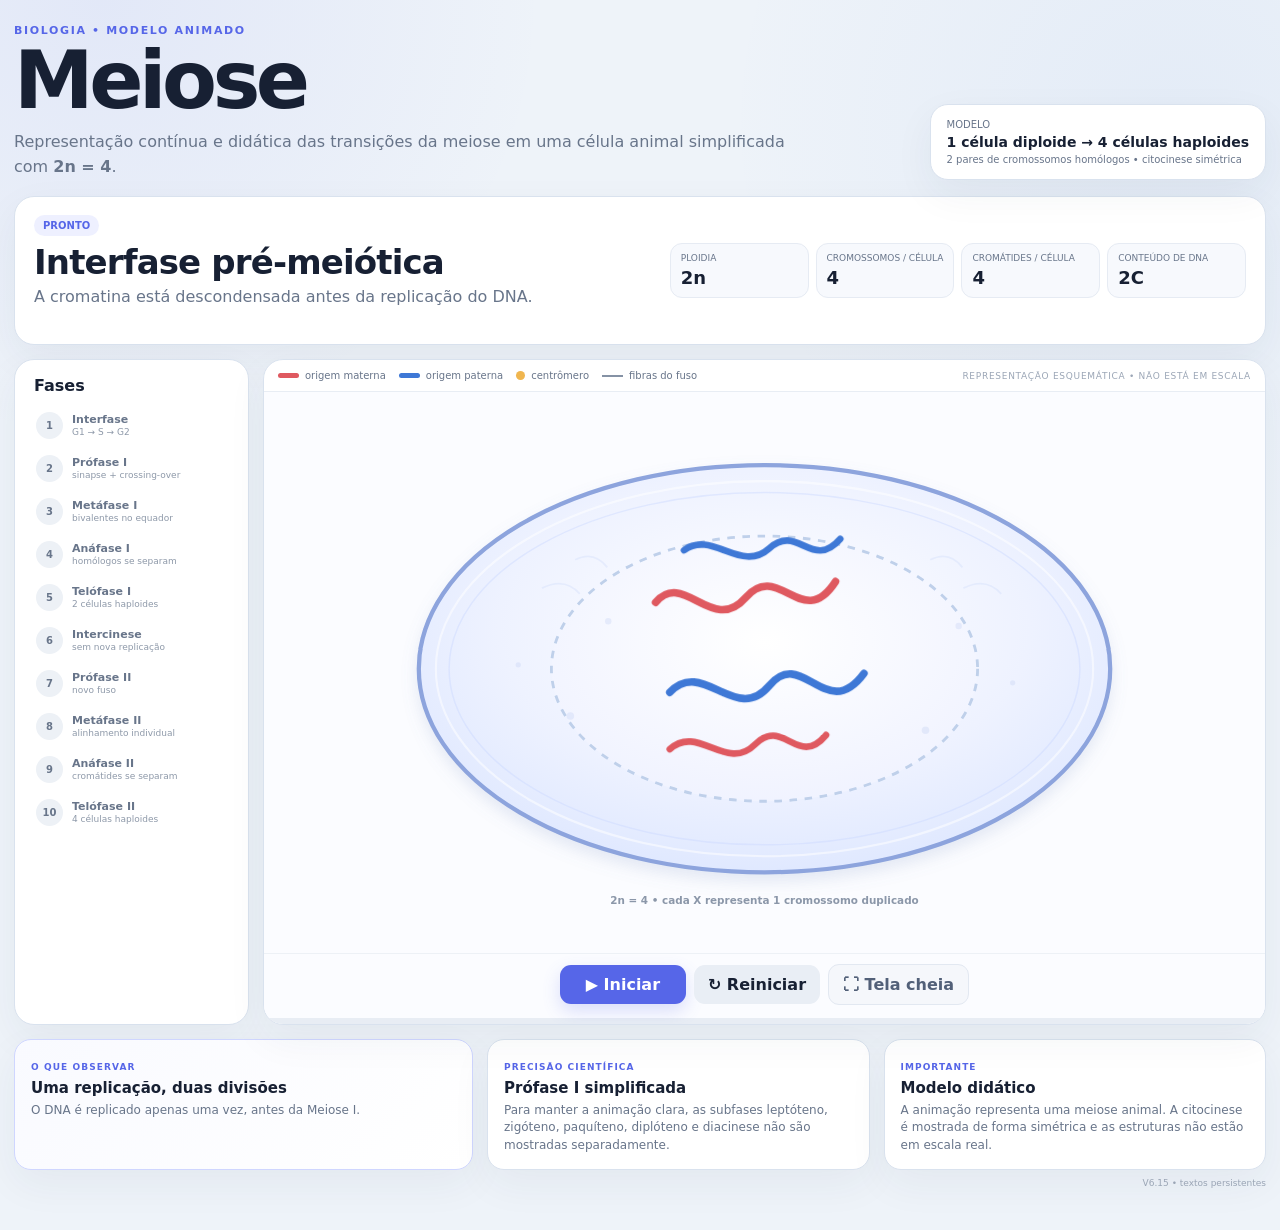
==== commit 366cfc02: "index.html" ====
--- a/index.html
+++ b/index.html
@@ -74,8 +74,8 @@
 .schematic{font-size:9px;text-transform:uppercase;letter-spacing:.08em;color:#9ba6b6}
 .scene-wrap{background:#fbfcff;padding:2px 8px 0}
 #scene{display:block;width:100%;height:auto;max-height:620px;min-height:450px;shape-rendering:geometricPrecision;transform:translateZ(0)}
-.svg-label{fill:#5666e8;font-size:15px;font-weight:850}
-.svg-small{fill:#6f7d91;font-size:12px;font-weight:750}
+.svg-label{fill:#5666e8;font-size:17px;font-weight:900}
+.svg-small{fill:#566277;font-size:13px;font-weight:780}
 .svg-bottom{fill:#657188;font-size:13px;font-weight:900;letter-spacing:.045em}
 .svg-hint{fill:#8b97a9;font-size:11px;font-weight:700}
 
@@ -447,7 +447,7 @@
     <p>A animação representa uma meiose animal. A citocinese é mostrada de forma simétrica e as estruturas não estão em escala real.</p>
   </article>
 </section>
-<div class="version">V6.13 • transições estabilizadas</div>
+<div class="version">V6.15 • textos persistentes</div>
 </main>
 
 <script>
@@ -573,10 +573,11 @@
  E.hint.textContent="2n = 4 • cromatina descondensada durante a interfase";
  setStage({n:1,name:"Interfase pré-meiótica — G1, S e G2",text:"A cromatina permanece descondensada. Na fase S, o DNA é replicado uma única vez antes da meiose.",ploidy:"2n",chrom:"4",chromatids:"4 → 8",dna:"2C → 4C",noteTitle:"A ploidia não muda na fase S",note:"A célula continua 2n = 4. O número de cromossomos permanece 4; dobram o DNA e as cromátides.",progress:10});
  await showCallout("G1 → S → G2","na fase S: 2C → 4C");
- await fade(E.copies,0,1,1050);await wait(450);await hideCallout()
+ await fade(E.copies,0,1,1050);await wait(450)
 }
 async function p2(){
  cleanupLinesForStage(2);
+ await hideCallout();
  E.hint.textContent="2n = 4 • cada X representa 1 cromossomo duplicado";
  setStage({n:2,name:"Prófase I — sinapse e crossing-over",text:"Os cromossomos condensam, os homólogos se emparelham em bivalentes e pode ocorrer crossing-over.",ploidy:"2n",chrom:"4",chromatids:"8",dna:"4C",noteTitle:"Crossing-over entre cromátides não-irmãs",note:"O modelo mostra um único evento de crossing-over para clareza. O ponto de contato visível é o quiasma.",progress:22});
  await Promise.all([fade(E.chromatin,1,0,600),fade(E.copies,1,0,600),fade(E.nucleus,1,.15,650),fade(E.mLong,0,1,520),fade(E.pLong,0,1,520),fade(E.mShort,0,1,520),fade(E.pShort,0,1,520)]);
@@ -592,11 +593,13 @@
   ["pShortGene1","#df5960"],["pShortGene2","#df5960"],["pShortGene3","#df5960"]]
  .forEach(([id,color])=>$(id).setAttribute("fill",color));
  await wait(700);
- await Promise.all([fade(E.chiasma,1,0,280),hideCallout(),fade(E.nucleus,.15,0,320)])
+ await Promise.all([fade(E.chiasma,1,0,280),fade(E.nucleus,.15,0,320)])
 }
 async function p3(){
  cleanupLinesForStage(3);
  setStage({n:3,name:"Metáfase I",text:"Os bivalentes alinham-se no plano equatorial. A orientação de cada par é independente.",ploidy:"2n",chrom:"4",chromatids:"8",dna:"4C",noteTitle:"Orientação independente",note:"A orientação mostrada é apenas uma possibilidade; em células reais, cada par pode orientar-se independentemente.",progress:34});
+ await hideCallout();
+ await showCallout("Metáfase I","os pares de homólogos permanecem alinhados no equador");
  E.bottom.textContent="MEIOSE I • divisão reducional";
  await Promise.all([fade(E.equatorI,0,1,300),fade(E.polesI,0,1,380),fade(E.fibersI,0,1,420),fade(E.bottom,0,1,260),
   move(E.mLong,[485,215],[490,215],520,"mLong"),move(E.pLong,[555,215],[550,215],520,"pLong"),
@@ -606,6 +609,8 @@
 async function p4(){
  cleanupLinesForStage(4);
  setStage({n:4,name:"Anáfase I",text:"Os cromossomos homólogos migram para polos opostos. As cromátides-irmãs permanecem unidas.",ploidy:"n por polo",chrom:"2 por polo",chromatids:"4 por polo",dna:"2C por polo",noteTitle:"Na Anáfase I, o X permanece inteiro",note:"Os centrômeros não se dividem nesta etapa. Cada cromossomo duplicado migra inteiro para um polo.",progress:46});
+ await hideCallout();
+ await showCallout("Anáfase I","os cromossomos homólogos se separam; as cromátides-irmãs ficam unidas");
  await fade(E.equatorI,1,0,250);
  await Promise.all([move(E.mLong,[490,215],[285,225],1200,"mLong"),move(E.pShort,[550,355],[335,350],1200,"pShort"),move(E.pLong,[550,215],[755,225],1200,"pLong"),move(E.mShort,[490,355],[705,350],1200,"mShort")]);
  await wait(300)
@@ -613,6 +618,8 @@
 async function p5(){
  cleanupLinesForStage(5);
  setStage({n:5,name:"Telófase I + citocinese",text:"A célula se divide em duas células haploides. Os cromossomos continuam duplicados.",ploidy:"n",chrom:"2",chromatids:"4",dna:"2C",noteTitle:"A Meiose I reduz a ploidia",note:"O modelo não força a re-formação do envelope nuclear nesta etapa, pois isso pode variar entre organismos e tipos celulares.",progress:57});
+ await hideCallout();
+ await showCallout("Telófase I + citocinese","formam-se duas células haploides com cromossomos ainda duplicados");
  await Promise.all([fade(E.fibersI,1,0,280),fade(E.polesI,1,0,280),fade(E.mainCell,1,0,500),fade(E.leftGroup,0,1,520),fade(E.rightGroup,0,1,520),fade(E.bottom,1,0,240)]);
  await Promise.all([attr(E.left,"cx",430,300,900),attr(E.right,"cx",610,740,900),
   move(E.mLong,[285,225],[265,250],700,"mLong"),move(E.pShort,[335,350],[325,330],700,"pShort"),
@@ -622,11 +629,15 @@
 async function p6(){
  cleanupLinesForStage(6);
  setStage({n:6,name:"Intercinese",text:"As duas células passam por uma curta transição antes da Meiose II. Não ocorre nova fase S.",ploidy:"n",chrom:"2",chromatids:"4",dna:"2C",noteTitle:"Sem nova replicação do DNA",note:"O DNA foi replicado uma única vez, antes da Meiose I. A Meiose II começa com cromossomos ainda duplicados.",progress:65});
- await showCallout("Intercinese","sem nova replicação do DNA");await wait(650);await hideCallout()
+ await hideCallout();
+ await showCallout("Intercinese","transição entre as divisões • não ocorre nova replicação do DNA");
+ await wait(650)
 }
 async function p7(){
  cleanupLinesForStage(7);
  setStage({n:7,name:"Prófase II",text:"Em cada célula, organiza-se um novo fuso para separar as cromátides-irmãs.",ploidy:"n",chrom:"2",chromatids:"4",dna:"2C",noteTitle:"Começa a segunda divisão",note:"A Meiose II não reduz novamente a ploidia; ela separa as cromátides-irmãs.",progress:73});
+ await hideCallout();
+ await showCallout("Prófase II","um novo fuso se organiza em cada célula haploide");
  E.bottom.textContent="MEIOSE II • separação das cromátides-irmãs";
  await Promise.all([fade(E.polesII,0,1,380),fade(E.fibersII,0,1,420),fade(E.bottom,0,1,260),
   move(E.mLong,[265,250],[270,290],520,"mLong"),move(E.pShort,[325,330],[330,290],520,"pShort"),move(E.pLong,[775,250],[710,290],520,"pLong"),move(E.mShort,[715,330],[770,290],520,"mShort")]);
@@ -635,11 +646,15 @@
 async function p8(){
  cleanupLinesForStage(8);
  setStage({n:8,name:"Metáfase II",text:"Os cromossomos alinham-se individualmente no equador de cada célula.",ploidy:"n",chrom:"2",chromatids:"4",dna:"2C",noteTitle:"Alinhamento individual",note:"Diferentemente da Metáfase I, os cromossomos homólogos não estão emparelhados.",progress:82});
+ await hideCallout();
+ await showCallout("Metáfase II","os cromossomos se alinham individualmente no equador");
  await Promise.all([fade(E.eq2L,0,1,280),fade(E.eq2R,0,1,280)]);await wait(620)
 }
 async function p9(){
  cleanupLinesForStage(9);
  setStage({n:9,name:"Anáfase II",text:"Os centrômeros se dividem e as cromátides-irmãs migram para polos opostos.",ploidy:"n por polo",chrom:"2 por polo",chromatids:"2 por polo",dna:"1C por polo",noteTitle:"Cada cromátide torna-se um cromossomo",note:"Depois da separação no centrômero, cada cromátide passa a ser considerada um cromossomo independente.",progress:92});
+ await hideCallout();
+ await showCallout("Anáfase II","as cromátides-irmãs se separam e migram para polos opostos");
  await Promise.all([fade(E.eq2L,1,0,220),fade(E.eq2R,1,0,220),fade(E.fibersII,1,0,220),fade(E.mLong,1,0,250),fade(E.pLong,1,0,250),fade(E.mShort,1,0,250),fade(E.pShort,1,0,250),fade(E.aFibers,0,1,260)]);
  E.singles.style.opacity=1;
  const A=[[270,290],[270,290],[710,290],[710,290],[330,290],[330,290],[770,290],[770,290]];
@@ -652,6 +667,8 @@
  cleanupLinesForStage(10);
  E.hint.textContent="n = 2 • cromossomos descondensam nos núcleos finais";
  setStage({n:10,name:"Telófase II + citocinese",text:"Os núcleos se reorganizam, os cromossomos descondensam e formam-se quatro células haploides.",ploidy:"n",chrom:"2",chromatids:"2",dna:"1C",noteTitle:"Quatro células geneticamente diferentes",note:"As quatro células finais mostram combinações diferentes. Nas células de baixo, a troca de trechos vermelho ↔ azul também permanece visível nos cromossomos recombinantes.",progress:100});
+ await hideCallout();
+ await showCallout("Telófase II + citocinese","quatro células haploides são formadas e os cromossomos descondensam");
  await Promise.all([fade(E.aFibers,1,0,260),fade(E.polesII,1,0,260),fade(E.leftGroup,1,0,450),fade(E.rightGroup,1,0,450),fade(E.bottom,1,0,220),fade(E.finalCells,0,1,500)]);
  await Promise.all([
   moveSingle(E.single[0],[270,155],[260,175],520,"s1"),moveSingle(E.single[4],[330,155],[320,175],520,"s5"),
@@ -666,6 +683,21 @@
 
 const phases=[p1,p2,p3,p4,p5,p6,p7,p8,p9,p10];
 
+// Tempo de leitura após cada etapa terminar.
+// Fases mais complexas ficam paradas por mais tempo antes da próxima.
+const readingPauses=[
+  3600, // Interfase
+  5000, // Prófase I / crossing-over
+  3600, // Metáfase I
+  4200, // Anáfase I
+  4000, // Telófase I
+  3300, // Intercinese
+  3600, // Prófase II
+  3600, // Metáfase II
+  4500, // Anáfase II
+  0     // Telófase II - etapa final
+];
+
 async function nextPhase(){
  if(animating||currentStage>=phases.length)return;
  animating=true;updateButtons();
@@ -676,7 +708,7 @@
  if(autoMode&&currentStage>=10)return;
  while(autoMode&&currentStage<10){
   if(!animating)await nextPhase();
-  if(autoMode&&currentStage<10)await wait(420)
+  if(autoMode&&currentStage<10)await wait(readingPauses[currentStage-1] || 3600)
  }
  if(currentStage>=10){autoMode=false;updateButtons()}
 }
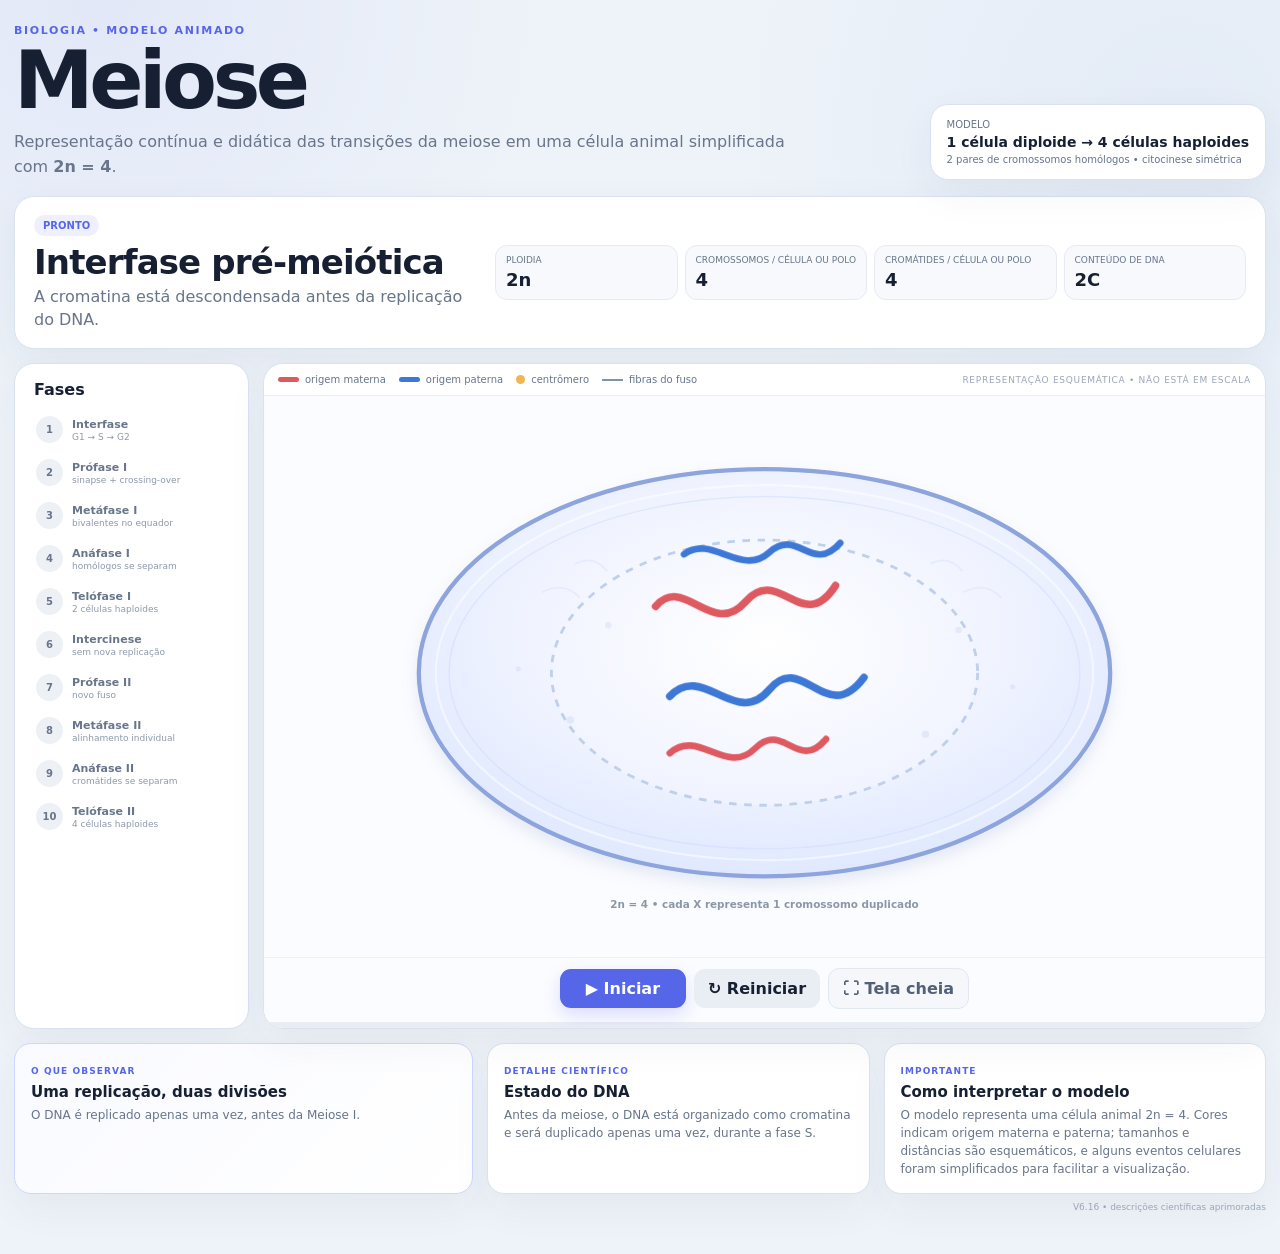
==== commit 68401ec9: "index.html" ====
--- a/index.html
+++ b/index.html
@@ -93,10 +93,10 @@
 #bar{height:100%;width:0;background:linear-gradient(90deg,var(--accent),var(--accent2));transition:width .6s cubic-bezier(.4,0,.2,1)}
 
 .notes{display:grid;grid-template-columns:1.2fr 1fr 1fr;gap:14px;margin-top:14px}
-.note-card{border-radius:17px;padding:15px 16px;min-height:126px}
+.note-card{border-radius:17px;padding:15px 16px;min-height:148px}
 .note-card>span{font-size:9px;color:var(--accent);font-weight:900;letter-spacing:.12em}
 .note-card h3{margin:5px 0 5px;font-size:15px}
-.note-card p{margin:0;color:var(--muted);line-height:1.45;font-size:12px}
+.note-card p{margin:0;color:var(--muted);line-height:1.5;font-size:12px}
 .note-card.focus{border-color:#cfd6ff;background:linear-gradient(135deg,#f9faff,#fff)}
 .version{text-align:right;color:#9aa5b5;font-size:9px;margin-top:8px}
 
@@ -135,8 +135,8 @@
   </div>
   <div class="metrics">
     <div class="metric"><span>PLOIDIA</span><strong id="mPloidy">2n</strong></div>
-    <div class="metric"><span>CROMOSSOMOS / CÉLULA</span><strong id="mChrom">4</strong></div>
-    <div class="metric"><span>CROMÁTIDES / CÉLULA</span><strong id="mChromatids">4</strong></div>
+    <div class="metric"><span>CROMOSSOMOS / CÉLULA OU POLO</span><strong id="mChrom">4</strong></div>
+    <div class="metric"><span>CROMÁTIDES / CÉLULA OU POLO</span><strong id="mChromatids">4</strong></div>
     <div class="metric"><span>CONTEÚDO DE DNA</span><strong id="mDNA">2C</strong></div>
   </div>
 </section>
@@ -436,18 +436,18 @@
     <h3 id="noteTitle">Uma replicação, duas divisões</h3>
     <p id="noteText">O DNA é replicado apenas uma vez, antes da Meiose I.</p>
   </article>
-  <article class="note-card">
-    <span>PRECISÃO CIENTÍFICA</span>
-    <h3>Prófase I simplificada</h3>
-    <p>Para manter a animação clara, as subfases leptóteno, zigóteno, paquíteno, diplóteno e diacinese não são mostradas separadamente.</p>
+  <article class="note-card science-card">
+    <span>DETALHE CIENTÍFICO</span>
+    <h3 id="scienceTitle">Estado do DNA</h3>
+    <p id="scienceText">Antes da meiose, o DNA está organizado como cromatina e será duplicado apenas uma vez, durante a fase S.</p>
   </article>
   <article class="note-card">
     <span>IMPORTANTE</span>
-    <h3>Modelo didático</h3>
-    <p>A animação representa uma meiose animal. A citocinese é mostrada de forma simétrica e as estruturas não estão em escala real.</p>
+    <h3>Como interpretar o modelo</h3>
+    <p>O modelo representa uma célula animal 2n = 4. Cores indicam origem materna e paterna; tamanhos e distâncias são esquemáticos, e alguns eventos celulares foram simplificados para facilitar a visualização.</p>
   </article>
 </section>
-<div class="version">V6.15 • textos persistentes</div>
+<div class="version">V6.16 • descrições científicas aprimoradas</div>
 </main>
 
 <script>
@@ -511,6 +511,7 @@
  $("mPloidy").textContent=s.ploidy;$("mChrom").textContent=s.chrom;
  $("mChromatids").textContent=s.chromatids;$("mDNA").textContent=s.dna;
  $("noteTitle").textContent=s.noteTitle;$("noteText").textContent=s.note;
+ $("scienceTitle").textContent=s.scienceTitle;$("scienceText").textContent=s.science;
  $("bar").style.width=s.progress+"%";
  timeline.forEach(li=>{
   const n=+li.dataset.n;li.classList.toggle("active",n===s.n);li.classList.toggle("done",n<s.n)
@@ -571,7 +572,14 @@
 async function p1(){
  cleanupLinesForStage(1);
  E.hint.textContent="2n = 4 • cromatina descondensada durante a interfase";
- setStage({n:1,name:"Interfase pré-meiótica — G1, S e G2",text:"A cromatina permanece descondensada. Na fase S, o DNA é replicado uma única vez antes da meiose.",ploidy:"2n",chrom:"4",chromatids:"4 → 8",dna:"2C → 4C",noteTitle:"A ploidia não muda na fase S",note:"A célula continua 2n = 4. O número de cromossomos permanece 4; dobram o DNA e as cromátides.",progress:10});
+ setStage({n:1,name:"Interfase pré-meiótica — G1, S e G2",
+text:"Antes da Meiose I, a célula cresce e replica o DNA. Na fase S, cada cromossomo é duplicado e passa a ser formado por duas cromátides-irmãs ligadas na região do centrômero.",
+ploidy:"2n",chrom:"4",chromatids:"4 → 8",dna:"2C → 4C",
+noteTitle:"Uma replicação antes de duas divisões",
+note:"A quantidade de DNA dobra na fase S, mas o número de cromossomos continua 4, porque as cromátides-irmãs permanecem unidas e ainda pertencem ao mesmo cromossomo.",
+scienceTitle:"Replicação não altera a ploidia",
+science:"A célula permanece diploide (2n = 4) durante toda a interfase. A ploidia indica conjuntos de cromossomos homólogos; duplicar o DNA não cria novos conjuntos homólogos.",
+progress:10});
  await showCallout("G1 → S → G2","na fase S: 2C → 4C");
  await fade(E.copies,0,1,1050);await wait(450)
 }
@@ -579,7 +587,14 @@
  cleanupLinesForStage(2);
  await hideCallout();
  E.hint.textContent="2n = 4 • cada X representa 1 cromossomo duplicado";
- setStage({n:2,name:"Prófase I — sinapse e crossing-over",text:"Os cromossomos condensam, os homólogos se emparelham em bivalentes e pode ocorrer crossing-over.",ploidy:"2n",chrom:"4",chromatids:"8",dna:"4C",noteTitle:"Crossing-over entre cromátides não-irmãs",note:"O modelo mostra um único evento de crossing-over para clareza. O ponto de contato visível é o quiasma.",progress:22});
+ setStage({n:2,name:"Prófase I — sinapse e crossing-over",
+text:"Os cromossomos duplicados se condensam e os homólogos se emparelham por sinapse, formando bivalentes. Entre cromátides não-irmãs podem ocorrer trocas recíprocas de segmentos de DNA.",
+ploidy:"2n",chrom:"4",chromatids:"8",dna:"4C",
+noteTitle:"Crossing-over gera cromátides recombinantes",
+note:"A troca ocorre entre cromátides não-irmãs de cromossomos homólogos. Depois do evento, algumas cromátides passam a reunir trechos de origem materna e paterna.",
+scienceTitle:"Bivalentes, tétrades e quiasmas",
+science:"Cada bivalente reúne dois cromossomos homólogos e quatro cromátides, por isso também pode ser chamado de tétrade. Os quiasmas são as regiões em que os homólogos permanecem visivelmente associados após a recombinação.",
+progress:22});
  await Promise.all([fade(E.chromatin,1,0,600),fade(E.copies,1,0,600),fade(E.nucleus,1,.15,650),fade(E.mLong,0,1,520),fade(E.pLong,0,1,520),fade(E.mShort,0,1,520),fade(E.pShort,0,1,520)]);
  await showCallout("Sinapse dos homólogos","formação de bivalentes (tétrades)");
  await Promise.all([move(E.mLong,[420,225],[485,215],820,"mLong"),move(E.pLong,[620,225],[555,215],820,"pLong"),move(E.mShort,[420,360],[485,360],820,"mShort"),move(E.pShort,[620,360],[555,360],820,"pShort")]);
@@ -597,7 +612,14 @@
 }
 async function p3(){
  cleanupLinesForStage(3);
- setStage({n:3,name:"Metáfase I",text:"Os bivalentes alinham-se no plano equatorial. A orientação de cada par é independente.",ploidy:"2n",chrom:"4",chromatids:"8",dna:"4C",noteTitle:"Orientação independente",note:"A orientação mostrada é apenas uma possibilidade; em células reais, cada par pode orientar-se independentemente.",progress:34});
+ setStage({n:3,name:"Metáfase I",
+text:"Os bivalentes se posicionam no plano equatorial. Cada cromossomo homólogo está conectado a fibras do fuso orientadas para polos opostos.",
+ploidy:"2n",chrom:"4",chromatids:"8",dna:"4C",
+noteTitle:"Os pares se orientam de forma independente",
+note:"A posição de cada par homólogo no equador é independente da posição dos outros pares. Isso contribui para diferentes combinações cromossômicas nas células-filhas.",
+scienceTitle:"O que diferencia a Metáfase I",
+science:"Os cromossomos se alinham em pares homólogos, não individualmente. As cromátides-irmãs de um mesmo cromossomo permanecem associadas enquanto os homólogos ficam orientados para polos opostos.",
+progress:34});
  await hideCallout();
  await showCallout("Metáfase I","os pares de homólogos permanecem alinhados no equador");
  E.bottom.textContent="MEIOSE I • divisão reducional";
@@ -608,7 +630,14 @@
 }
 async function p4(){
  cleanupLinesForStage(4);
- setStage({n:4,name:"Anáfase I",text:"Os cromossomos homólogos migram para polos opostos. As cromátides-irmãs permanecem unidas.",ploidy:"n por polo",chrom:"2 por polo",chromatids:"4 por polo",dna:"2C por polo",noteTitle:"Na Anáfase I, o X permanece inteiro",note:"Os centrômeros não se dividem nesta etapa. Cada cromossomo duplicado migra inteiro para um polo.",progress:46});
+ setStage({n:4,name:"Anáfase I",
+text:"Os cromossomos homólogos de cada bivalente se separam e migram para polos opostos. As cromátides-irmãs permanecem unidas.",
+ploidy:"n por polo",chrom:"2 por polo",chromatids:"4 por polo",dna:"2C por polo",
+noteTitle:"A Meiose I separa cromossomos homólogos",
+note:"O centrômero não se divide nesta etapa. Cada cromossomo ainda possui duas cromátides-irmãs e migra inteiro para um dos polos.",
+scienceTitle:"Divisão reducional",
+science:"A separação dos homólogos reduz de dois conjuntos cromossômicos para um conjunto em cada polo. Por isso, a Meiose I é chamada de divisão reducional.",
+progress:46});
  await hideCallout();
  await showCallout("Anáfase I","os cromossomos homólogos se separam; as cromátides-irmãs ficam unidas");
  await fade(E.equatorI,1,0,250);
@@ -617,7 +646,14 @@
 }
 async function p5(){
  cleanupLinesForStage(5);
- setStage({n:5,name:"Telófase I + citocinese",text:"A célula se divide em duas células haploides. Os cromossomos continuam duplicados.",ploidy:"n",chrom:"2",chromatids:"4",dna:"2C",noteTitle:"A Meiose I reduz a ploidia",note:"O modelo não força a re-formação do envelope nuclear nesta etapa, pois isso pode variar entre organismos e tipos celulares.",progress:57});
+ setStage({n:5,name:"Telófase I + citocinese",
+text:"Os cromossomos chegam aos polos e o citoplasma se divide, formando duas células haploides. Cada cromossomo ainda permanece duplicado.",
+ploidy:"n",chrom:"2",chromatids:"4",dna:"2C",
+noteTitle:"Duas células haploides, mas DNA ainda duplicado",
+note:"Cada célula possui apenas um cromossomo de cada par homólogo, porém cada cromossomo continua formado por duas cromátides-irmãs.",
+scienceTitle:"Envelope nuclear pode variar",
+science:"Em algumas células, o envelope nuclear se reorganiza brevemente após a Meiose I; em outras, a transição para a Meiose II ocorre sem uma telófase completa. O modelo simplifica essa variação.",
+progress:57});
  await hideCallout();
  await showCallout("Telófase I + citocinese","formam-se duas células haploides com cromossomos ainda duplicados");
  await Promise.all([fade(E.fibersI,1,0,280),fade(E.polesI,1,0,280),fade(E.mainCell,1,0,500),fade(E.leftGroup,0,1,520),fade(E.rightGroup,0,1,520),fade(E.bottom,1,0,240)]);
@@ -628,14 +664,28 @@
 }
 async function p6(){
  cleanupLinesForStage(6);
- setStage({n:6,name:"Intercinese",text:"As duas células passam por uma curta transição antes da Meiose II. Não ocorre nova fase S.",ploidy:"n",chrom:"2",chromatids:"4",dna:"2C",noteTitle:"Sem nova replicação do DNA",note:"O DNA foi replicado uma única vez, antes da Meiose I. A Meiose II começa com cromossomos ainda duplicados.",progress:65});
+ setStage({n:6,name:"Intercinese",
+text:"As duas células haploides passam por uma curta transição antes da Meiose II. Não ocorre nova replicação do DNA.",
+ploidy:"n",chrom:"2",chromatids:"4",dna:"2C",
+noteTitle:"Não existe uma segunda fase S",
+note:"O DNA foi replicado apenas antes da Meiose I. Portanto, as células entram na Meiose II com cromossomos ainda constituídos por duas cromátides-irmãs.",
+scienceTitle:"Intercinese não é uma nova interfase completa",
+science:"A intercinese pode lembrar uma interfase curta, mas não inclui uma fase S. Sua função é preparar a célula para a segunda divisão sem duplicar novamente o material genético.",
+progress:65});
  await hideCallout();
  await showCallout("Intercinese","transição entre as divisões • não ocorre nova replicação do DNA");
  await wait(650)
 }
 async function p7(){
  cleanupLinesForStage(7);
- setStage({n:7,name:"Prófase II",text:"Em cada célula, organiza-se um novo fuso para separar as cromátides-irmãs.",ploidy:"n",chrom:"2",chromatids:"4",dna:"2C",noteTitle:"Começa a segunda divisão",note:"A Meiose II não reduz novamente a ploidia; ela separa as cromátides-irmãs.",progress:73});
+ setStage({n:7,name:"Prófase II",
+text:"Em cada célula haploide, os cromossomos permanecem ou voltam a ficar condensados e um novo fuso se organiza para separar as cromátides-irmãs.",
+ploidy:"n",chrom:"2",chromatids:"4",dna:"2C",
+noteTitle:"Começa a divisão das cromátides-irmãs",
+note:"A Meiose II se parece com uma mitose em uma célula haploide: agora o objetivo é separar as duas cromátides de cada cromossomo.",
+scienceTitle:"Sem novo pareamento de homólogos",
+science:"Como os cromossomos homólogos já foram separados na Meiose I, não há formação de bivalentes nem novo pareamento entre homólogos na Prófase II.",
+progress:73});
  await hideCallout();
  await showCallout("Prófase II","um novo fuso se organiza em cada célula haploide");
  E.bottom.textContent="MEIOSE II • separação das cromátides-irmãs";
@@ -645,14 +695,28 @@
 }
 async function p8(){
  cleanupLinesForStage(8);
- setStage({n:8,name:"Metáfase II",text:"Os cromossomos alinham-se individualmente no equador de cada célula.",ploidy:"n",chrom:"2",chromatids:"4",dna:"2C",noteTitle:"Alinhamento individual",note:"Diferentemente da Metáfase I, os cromossomos homólogos não estão emparelhados.",progress:82});
+ setStage({n:8,name:"Metáfase II",
+text:"Os cromossomos se alinham individualmente no equador de cada célula. As cromátides-irmãs ficam conectadas a polos opostos do fuso.",
+ploidy:"n",chrom:"2",chromatids:"4",dna:"2C",
+noteTitle:"Agora o alinhamento é individual",
+note:"Diferentemente da Metáfase I, os cromossomos homólogos não formam pares no equador. Cada cromossomo duplicado se posiciona separadamente.",
+scienceTitle:"Orientação das cromátides-irmãs",
+science:"Os cinetócoros das cromátides-irmãs ficam orientados para polos opostos, preparando a separação das cromátides na Anáfase II.",
+progress:82});
  await hideCallout();
  await showCallout("Metáfase II","os cromossomos se alinham individualmente no equador");
  await Promise.all([fade(E.eq2L,0,1,280),fade(E.eq2R,0,1,280)]);await wait(620)
 }
 async function p9(){
  cleanupLinesForStage(9);
- setStage({n:9,name:"Anáfase II",text:"Os centrômeros se dividem e as cromátides-irmãs migram para polos opostos.",ploidy:"n por polo",chrom:"2 por polo",chromatids:"2 por polo",dna:"1C por polo",noteTitle:"Cada cromátide torna-se um cromossomo",note:"Depois da separação no centrômero, cada cromátide passa a ser considerada um cromossomo independente.",progress:92});
+ setStage({n:9,name:"Anáfase II",
+text:"A ligação entre as cromátides-irmãs é desfeita e elas migram para polos opostos. Após a separação, cada cromátide passa a ser considerada um cromossomo independente.",
+ploidy:"n por polo",chrom:"2 por polo",chromatids:"2 por polo",dna:"1C por polo",
+noteTitle:"Cada cromátide separada passa a contar como cromossomo",
+note:"Enquanto a citocinese ainda não terminou, a célula inteira apresenta temporariamente 4 cromossomos; os valores mostrados acima correspondem a cada polo, que dará origem a um núcleo.",
+scienceTitle:"Separação no centrômero",
+science:"Na Meiose II, a coesão entre cromátides-irmãs é removida na região centromérica. Isso permite que cada cromátide seja puxada para um polo diferente.",
+progress:92});
  await hideCallout();
  await showCallout("Anáfase II","as cromátides-irmãs se separam e migram para polos opostos");
  await Promise.all([fade(E.eq2L,1,0,220),fade(E.eq2R,1,0,220),fade(E.fibersII,1,0,220),fade(E.mLong,1,0,250),fade(E.pLong,1,0,250),fade(E.mShort,1,0,250),fade(E.pShort,1,0,250),fade(E.aFibers,0,1,260)]);
@@ -666,7 +730,14 @@
 async function p10(){
  cleanupLinesForStage(10);
  E.hint.textContent="n = 2 • cromossomos descondensam nos núcleos finais";
- setStage({n:10,name:"Telófase II + citocinese",text:"Os núcleos se reorganizam, os cromossomos descondensam e formam-se quatro células haploides.",ploidy:"n",chrom:"2",chromatids:"2",dna:"1C",noteTitle:"Quatro células geneticamente diferentes",note:"As quatro células finais mostram combinações diferentes. Nas células de baixo, a troca de trechos vermelho ↔ azul também permanece visível nos cromossomos recombinantes.",progress:100});
+ setStage({n:10,name:"Telófase II + citocinese",
+text:"Os cromossomos chegam aos polos, novos núcleos se organizam, o material genético começa a descondensar e a citocinese origina quatro células haploides.",
+ploidy:"n",chrom:"2",chromatids:"2",dna:"1C",
+noteTitle:"Resultado final: quatro células haploides",
+note:"No modelo, as quatro células possuem combinações diferentes de segmentos maternos e paternos devido ao crossing-over e à orientação independente dos pares homólogos.",
+scienceTitle:"Um cromossomo por tipo homólogo",
+science:"Cada célula final possui n = 2: um cromossomo de cada tipo do conjunto haploide. Cada cromossomo contém uma única molécula de DNA, correspondente a uma cromátide após a separação.",
+progress:100});
  await hideCallout();
  await showCallout("Telófase II + citocinese","quatro células haploides são formadas e os cromossomos descondensam");
  await Promise.all([fade(E.aFibers,1,0,260),fade(E.polesII,1,0,260),fade(E.leftGroup,1,0,450),fade(E.rightGroup,1,0,450),fade(E.bottom,1,0,220),fade(E.finalCells,0,1,500)]);
